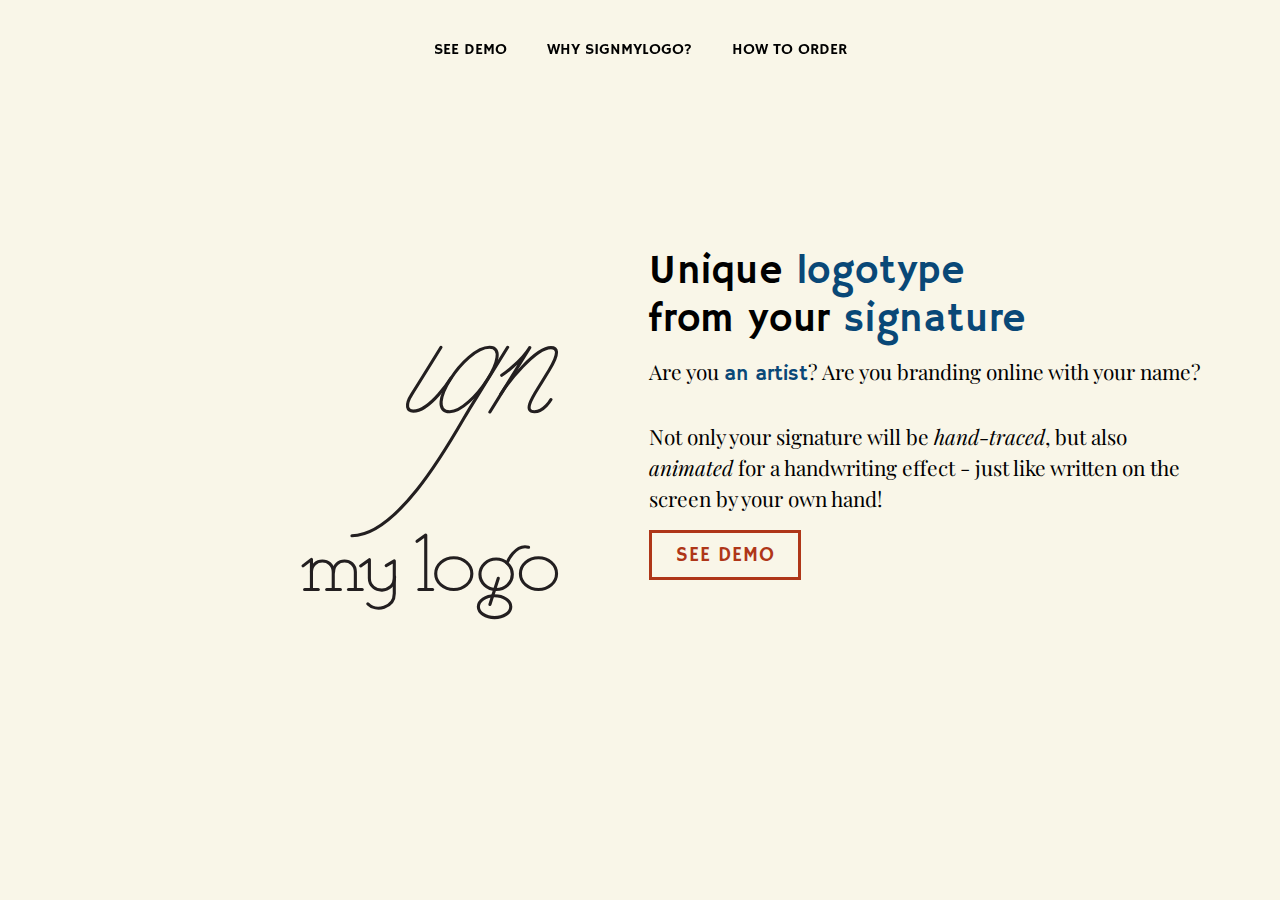
==== index.html @ 72997c82 "new" ====
<!DOCTYPE html>
<html>

<head>
  <meta charset="utf-8">
  <meta name="viewport" content="width=device-width, initial-scale=1">
  <link rel="stylesheet" href="https://cdnjs.cloudflare.com/ajax/libs/font-awesome/4.7.0/css/font-awesome.min.css" type="text/css">
  <link rel="stylesheet" href="theme.css" type="text/css">
  <link rel="stylesheet" href="css/fader.css" type="text/css">
  <link rel="stylesheet" href="css/signmylogo.css">
  <link rel="stylesheet" href="css/signmylogo-nav-home.css">
  <link rel="stylesheet" href="css/animated_nav_icon.css">
  <title>SignMyLogo - Unique logotype from your signature</title>
  <meta name="description" content="Your own signature can be a great choice of logo, if you are an artist branding online with your name. Not only it can be vectorized, but also animated for a handwriting effect - just like written on the screen by your own hand!">
  <meta name="keywords" content="logo, logotype, signature, branding, vectorized, digitized, animated, handwriting, artist">
</head>

<body oncontextmenu="return false">
  <svg id="fader" class="fade-out"></svg>
  <script> fadeInPage();
  </script>
  <nav class="navbar navbar-expand-lg navbar-light fixed-top py-3">
    <div class="container-fluid">
      <button class="navbar-toggler nav-button border-0 ml-auto" type="button" data-toggle="collapse" data-target="#navbar4" onclick="switchColor()">
        <div class="animated-icon"><span></span><span></span><span></span><span></span></div>
      </button>
      <div class="collapse navbar-collapse text-center justify-content-center" id="navbar4">
        <ul class="navbar-nav">
          <li class="brand nav-item mb-0 pb-0"><a class="nav-link navbar-brand" href="index"><img class="d-inline-block align-top d-flex align-items-center img-fluid" src="img/signmylogo-logo - inverted.png" width="180"></a></li>
          <li class="nav-item align-items-center d-flex justify-content-center py-1 mx-lg-2"><a class="nav-link" href="demo">SEE DEMO</a></li>
          <li class="nav-item align-items-center d-flex justify-content-center py-1 mx-lg-2"><a class="nav-link" href="">WHY SIGNMYLOGO?</a></li>
          <li class="nav-item align-items-center d-flex justify-content-center py-1 mx-lg-2"><a class="nav-link" href="">HOW TO ORDER</a></li>
        </ul>
      </div>
    </div>
  </nav>
  <div class="text-center align-items-center d-flex bg-light py-5" id="cover" style="height: 100vh">
    <div class="mb-5 container">
      <div class="row">
        <div class="mx-auto col-lg-5 col-md-6 pb-2 pr-3 col-7">
          <svg version="1.1" id="signmylogo" xmlns="http://www.w3.org/2000/svg" xmlns:xlink="http://www.w3.org/1999/xlink" x="0px" y="0px" viewBox="10 18 140 140" xml:space="preserve">
            <style type="text/css">
              .st0 {
                fill: none;
                stroke: #231F20;
                stroke-linecap: round;
                stroke-linejoin: round;
                stroke-miterlimit: 10;
              }

              .st1 {
                fill: none;
                stroke: #af3618;
                stroke-linecap: round;
                stroke-linejoin: round;
                stroke-miterlimit: 10;
              }

              .st2 {
                fill: none;
                stroke: #094877;
                stroke-linecap: round;
                stroke-linejoin: round;
                stroke-miterlimit: 10;
              }
            </style>
            <g id="XMLID_5_">
              <path id="XMLID_8_" class="st0" d="M108.9,68.5c0,0-7.6,12.3-9.4,15.1c-2.3,3.6-1.4,5.4,0.5,5.4c5.5,0,12.1-10.6,12.1-10.6"></path>
              <path id="XMLID_16_" class="st0" d="M124.5,68.5c-8.1,0-21.4,20.7-12.8,20.7C118.9,89.2,132.5,68.5,124.5,68.5z"></path>
              <path id="XMLID_19_" class="st0" d="M128.4,77.5c0,0,6.1-4.1,9-8.9l-12.8,20.7"></path>
              <path id="XMLID_21_" class="st0" d="M128.1,83.5c2.3-3.7,11.1-14.9,16.1-14.9c1.9,0,3,1.4-0.5,7.1c-0.8,1.3-1.8,3-3.8,6.2
		c-2,3.2-4.4,7.3-1,7.3c3.1,0,5.3-3.9,5.3-3.9"></path>
              <path id="XMLID_31_" class="st0" d="M130.3,68.5c0,0-7.7,12.4-12.4,20c-4.1,6.7-21.8,40.5-37.6,40.5"></path>
            </g>
            <g id="XMLID_3_">
              <g id="XMLID_11_">
                <polyline id="XMLID_18_" class="st0" points="64.6,138.7 67.3,136.6 67.3,146.3 		"></polyline>
                <line id="XMLID_17_" class="st0" x1="65.1" y1="146.3" x2="69.5" y2="146.3"></line>
                <line id="XMLID_15_" class="st0" x1="72.2" y1="146.3" x2="76.6" y2="146.3"></line>
                <line id="XMLID_14_" class="st0" x1="79.2" y1="146.3" x2="83.6" y2="146.3"></line>
                <path id="XMLID_13_" class="st0" d="M67.3,140.7c0-4.7,7-4.8,7,0c0,3,0,5.6,0,5.6"></path>
                <path id="XMLID_12_" class="st0" d="M74.4,140.7c0-4.7,7-4.8,7,0c0,3,0,5.6,0,5.6"></path>
              </g>
              <g id="XMLID_24_">
                <path id="XMLID_23_" class="st0" d="M83.1,138.7l2.8-2c0,0,0,4.4,0,6c0,5,8.1,5.2,8.1-0.5"></path>
                <path id="XMLID_22_" class="st0" d="M91.3,138.6l2.6-1.5c0,0,0,7.2,0,10.5c0,4.6-5.9,6-8.5,3.3"></path>
              </g>
              <g id="XMLID_26_">
                <polyline id="XMLID_29_" class="st0" points="101.2,130.8 104,128.8 104,146.3 		"></polyline>
                <line id="XMLID_28_" class="st0" x1="101.8" y1="146.3" x2="106.2" y2="146.3"></line>
              </g>
              <g id="XMLID_35_">
                <ellipse id="XMLID_34_" class="st0" cx="126.6" cy="141.4" rx="5.2" ry="4.9"></ellipse>
                <ellipse id="XMLID_33_" class="st0" cx="126.1" cy="151.8" rx="5.2" ry="3.5"></ellipse>
                <path id="XMLID_32_" class="st0" d="M130.1,137.7c0,0,2.6-6.2,6.9-5"></path>
                <line id="XMLID_30_" class="st0" x1="127.3" y1="142.7" x2="124.6" y2="151.1"></line>
              </g>
              <ellipse id="XMLID_36_" class="st0" cx="113" cy="141.2" rx="5.8" ry="5.1"></ellipse>
              <ellipse id="XMLID_37_" class="st0" cx="140.2" cy="141.2" rx="5.8" ry="5.1"></ellipse>
            </g>
            <g class="signmylogo-stroke3">
              <path id="XMLID_56_" class="st1 KFThoDDT_0" d="M113.2,63.7c0.2,1-0.5,2-1.5,2.2c-1,0.2-2-0.5-2.2-1.5c-0.2-1,0.5-2,1.5-2.2
	S113.1,62.7,113.2,63.7c11.3-2.1,26.2-15.5,26.2-26.4c0-10.3-10.5-15.5-22.7-15.5c-16.8,0-38.6,9.7-38.6,28.8
	c0,14,12.3,26.7,12.3,44.2c0,14.5-12.4,30-30.2,33.4"></path>
            </g>
            <g class="signmylogo-stroke4">
              <path id="XMLID_7_" class="st1 AmGCHOhW_0" d="M45.6,128.5c-43.1-6-39.6-64.4,5.5-75.7"></path>
            </g>
            <g class="signmylogo-stroke1" id="XMLID_1_">
              <path id="XMLID_5_" class="st2 BYmjNPRl_0" d="M46.2,146.9c0-14.8-1.8-34-4.2-40.9c0-1.7,1.2-3.4,3-3.4h7.9"></path>
              <path id="XMLID_6_" class="st2 BYmjNPRl_1" d="M59.6,146.9c0-14.8,1.8-34,4.2-40.9c0-1.7-1.2-3.4-3-3.4h-7.9"></path>
            </g>
            <g class="signmylogo-stroke2" id="XMLID_3_">
              <path id="XMLID_27_" class="st2 hMniVvKr_0" d="M51.8,77.6A1.1,1.1 0,1,1 54,77.6A1.1,1.1 0,1,1 51.8,77.6"></path>
              <path id="XMLID_2_" class="st2 hMniVvKr_1" d="M52.9,76.5L52.9,61.5"></path>
              <path id="XMLID_9_" class="st2 hMniVvKr_2" d="M52.6,100.7h-5.5l-4.1-26.6c5.2-3.6,8-13.4,9.1-19.9c-0.6-0.3-1.1-0.9-1.1-1.7
		c0-1,0.8-1.9,1.9-1.9"></path>
              <path id="XMLID_4_" class="st2 hMniVvKr_3" d="M52.6,100.7h6.1l4.1-26.6c-5.2-3.6-8-13.4-9.1-19.9c0.6-0.3,1.1-0.9,1.1-1.7
		c0-1-0.8-1.9-1.9-1.9"></path>
            </g>
          </svg>
        </div>
        <div class="col-12 d-flex align-items-center px-sm-3 col-lg-6 col-sm-12 px-4">
          <div class="row">
            <div class="col-md-12">
              <div class="tagline row justify-content-center justify-content-lg-start">
                <h1 class="text-center text-lg-left">Unique <span style="color:#094877">logotype</span><br>from your <span style="color:#094877">signature</span></h1>
              </div>
              <div class="row">
                <p class="text-center text-lg-left lead">Are you <span id="profession" style="font-family: &quot;Hammersmith One&quot;; color:#094877">this</span>? Are you branding online with your name?<br><br>Not only your signature will be <i>hand-traced</i>, but also <i>animated</i> for a handwriting effect - just like written on the screen by your own hand!</p>
              </div>
              <div class="row">
                <a class="btn mx-auto mx-lg-0 btn-dark btn-lg px-3 pb-1" href="demo">SEE DEMO</a>
              </div>
            </div>
          </div>
        </div>
      </div>
    </div>
  </div>
  <script src="https://ajax.googleapis.com/ajax/libs/jquery/3.5.1/jquery.min.js"></script>
  <script src="https://cdnjs.cloudflare.com/ajax/libs/popper.js/1.16.0/umd/popper.min.js"></script>
  <script src="https://maxcdn.bootstrapcdn.com/bootstrap/4.5.2/js/bootstrap.min.js"></script>
  <script src="js/fader.js"></script>
  <script src="js/dropdown.transition.js"></script>
  <script src="js/jquery.waypoints.js"></script>
  <script src="js/inview.js"></script>
  <script src="js/2-columns-test.js"></script>
  <script>
    $(document).ready(function() {
      $('.nav-button').on('click', function() {
        $('.animated-icon').toggleClass('open');
      });
    });
  </script>
  <script>
    $("body").on("contextmenu", "img", function(e) {
      return false;
    });
  </script>
  <script>
    new universalParallax().init({
      speed: 12
    });
  </script>
  <script>
    $('.btn, .btn-outline, .btn-lg').click(function() {
      var sectionTo = $(this).attr('href');
      $('html, body').animate({
        scrollTop: $(sectionTo).offset().top
      }, 2000);
    });
  </script>
  <script>
    function switchColor() {
      var element = document.body;
      element.classList.toggle("switch-color");
    }
  </script>
  <script>
    var $svg = $('#signmylogo');
    var in_view = new Waypoint.Inview({
      element: $svg[0],
      enter: function() {
        $svg.addClass('animated');
      },
      exited: function() {
        $svg.removeClass('animated');
      },
    });
  </script>
  <script>
    var titles = ["an artist", "a painter", "an illustrator", "a fashion designer", "a photographer", "a videographer", "a film maker", "an interior designer", "an architect", "a book author", "a musician", "a blogger"];

    function rotateTitle() {
      var ct = $("#profession").data("title") || 0;
      $("#profession").data("title", ct == titles.length - 1 ? 0 : ct + 1).text(titles[ct]).fadeIn().delay(1500).fadeOut(200, rotateTitle);
    }
    $(rotateTitle);
  </script>
</body>

</html>
---- theme.css ----
@import url("https://fonts.googleapis.com/css2?family=Hammersmith+One&display=swap");
@import url("https://fonts.googleapis.com/css2?family=Playfair+Display:ital,wght@0,400;0,600;1,400&display=swap");
@font-face {
  font-family: 'Salzburg';
  src: url("fonts/Salzburg.ttf"); }

/* Remove scroll bar in Chrome */
html::-webkit-scrollbar {
  display: none; }

/* Remove scroll bar in Firefox */
html {
  scrollbar-width: none; }

/* Full-height cover section
html, body {
   height:100%;
} */
/* Override navbar's font style & Add hover transition */
.nav-link {
  font-family: 'Hammersmith One' !important; }

.nav-item a {
  color: black !important;
  transition: 0.3s !important; }

.nav-item:hover a {
  color: #af3618 !important;
  transition: 0.3s !important; }

.navbar img {
  /* Add transition while shrinking logo on scroll */
  transition: 0.8s !important; }

/* Override dropdown's click highlight color */
.dropdown-item:active {
  background-color: transparent !important; }

/* Remove outline around selected buttons */
*:focus {
  outline: 0 !important; }

/* Override letter spacing in buttons */
.btn {
  letter-spacing: 0.05rem; }

/* Button hover transition */
.btn-outline-light, .btn-outline-dark {
  transition: background .5s ease !important; }

.btn-dark {
  background: #f9f6e8 !important;
  color: #af3618 !important;
  border: 3px solid #af3618 !important;
  transition: background .5s ease !important; }

.btn-dark:hover {
  background: #af3618 !important;
  color: #f9f6e8 !important;
  border: 3px solid #af3618 !important;
  transition: background .5s ease !important; }

.btn-primary {
  border: none !important;
  transition: background .5s ease !important; }

.btn-primary:hover {
  background: white !important;
  color: #af3618 !important;
  border: none !important;
  transition: background .5s ease !important; }

/* Override letter spacing in headings */
h1 {
  letter-spacing: 0.05rem; }

h2 {
  letter-spacing: 0.05rem; }

h3 {
  letter-spacing: 0.05rem; }

h4 {
  letter-spacing: 0.05rem; }

h5 {
  letter-spacing: 0.05rem; }

h6 {
  letter-spacing: 0.05rem; }

/* Drop caps for paragraphs */
drop {
  float: left;
  line-height: 85%;
  width: .7em;
  font-size: 450%;
  font-family: 'Playfair Display', serif; }

/* Adjust owl carousel's slide height */
.slide-item {
  height: 850px; }

/* Styling owl carousel's prev & next buttons */
.owl-prev, .owl-next {
  position: absolute;
  top: 50%;
  -webkit-transform: translateY(-50%);
          transform: translateY(-50%);
  border: 0px solid black; }

.owl-prev {
  left: 20px; }

.owl-next {
  right: 20px; }

.owl-prev i, .owl-next i {
  -webkit-transform: scale(3, 3);
          transform: scale(3, 3);
  color: #ffffff; }

.owl-carousel .owl-item {
  -webkit-transform: translate3d(0px, 0px, 0px); }

/* Responsive layout for overlapping elements */
.overlapping-text {
  margin-top: 100px;
  margin-left: -200px;
  margin-bottom: 150px;
  z-index: -1; }

.overlapping-image {
  z-index: 1; }

@media only screen and (max-width: 767px) {
  .overlapping-text {
    margin: 0;
    margin-top: -200px; } }

/* Remove blank space below footer on iPad */
body {
  padding-bottom: 0 !important;
  margin-bottom: 0 !important; }

/* Animated SVGs */
#signmylogo {
  opacity: 0; }

#signmylogo.animated {
  opacity: 1; }
  #signmylogo.animated .BYmjNPRl_0 {
    stroke-dasharray: 55 57;
    stroke-dashoffset: 56;
    -webkit-animation: BYmjNPRl_draw 700ms ease 0ms forwards;
            animation: BYmjNPRl_draw 700ms ease 0ms forwards; }
  #signmylogo.animated .BYmjNPRl_1 {
    stroke-dasharray: 55 57;
    stroke-dashoffset: 56;
    -webkit-animation: BYmjNPRl_draw 700ms ease 0ms forwards;
            animation: BYmjNPRl_draw 700ms ease 0ms forwards; }

@-webkit-keyframes BYmjNPRl_draw {
  100% {
    stroke-dashoffset: 0; } }

@keyframes BYmjNPRl_draw {
  100% {
    stroke-dashoffset: 0; } }

@-webkit-keyframes BYmjNPRl_fade {
  0% {
    stroke-opacity: 1; }
  91.48936170212767% {
    stroke-opacity: 1; }
  100% {
    stroke-opacity: 0; } }

@keyframes BYmjNPRl_fade {
  0% {
    stroke-opacity: 1; }
  91.48936170212767% {
    stroke-opacity: 1; }
  100% {
    stroke-opacity: 0; } }
  #signmylogo.animated .hMniVvKr_0 {
    stroke-dasharray: 7 9;
    stroke-dashoffset: 8;
    -webkit-animation: hMniVvKr_draw 700ms ease 0ms forwards;
            animation: hMniVvKr_draw 700ms ease 0ms forwards; }
  #signmylogo.animated .hMniVvKr_1 {
    stroke-dasharray: 15 17;
    stroke-dashoffset: 16;
    -webkit-animation: hMniVvKr_draw 700ms ease 0ms forwards;
            animation: hMniVvKr_draw 700ms ease 0ms forwards; }
  #signmylogo.animated .hMniVvKr_2 {
    stroke-dasharray: 60 62;
    stroke-dashoffset: 61;
    -webkit-animation: hMniVvKr_draw 700ms ease 0ms forwards;
            animation: hMniVvKr_draw 700ms ease 0ms forwards; }
  #signmylogo.animated .hMniVvKr_3 {
    stroke-dasharray: 61 63;
    stroke-dashoffset: 62;
    -webkit-animation: hMniVvKr_draw 700ms ease 0ms forwards;
            animation: hMniVvKr_draw 700ms ease 0ms forwards; }

@-webkit-keyframes hMniVvKr_draw {
  100% {
    stroke-dashoffset: 0; } }

@keyframes hMniVvKr_draw {
  100% {
    stroke-dashoffset: 0; } }

@-webkit-keyframes hMniVvKr_fade {
  0% {
    stroke-opacity: 1; }
  91.48936170212767% {
    stroke-opacity: 1; }
  100% {
    stroke-opacity: 0; } }

@keyframes hMniVvKr_fade {
  0% {
    stroke-opacity: 1; }
  91.48936170212767% {
    stroke-opacity: 1; }
  100% {
    stroke-opacity: 0; } }
  #signmylogo.animated .KFThoDDT_0 {
    stroke-dasharray: 231 233;
    stroke-dashoffset: 232;
    -webkit-animation: KFThoDDT_draw 900ms ease-in-out 0ms forwards;
            animation: KFThoDDT_draw 900ms ease-in-out 0ms forwards; }

@-webkit-keyframes KFThoDDT_draw {
  100% {
    stroke-dashoffset: 0; } }

@keyframes KFThoDDT_draw {
  100% {
    stroke-dashoffset: 0; } }

@-webkit-keyframes KFThoDDT_fade {
  0% {
    stroke-opacity: 1; }
  91.83673469387755% {
    stroke-opacity: 1; }
  100% {
    stroke-opacity: 0; } }

@keyframes KFThoDDT_fade {
  0% {
    stroke-opacity: 1; }
  91.83673469387755% {
    stroke-opacity: 1; }
  100% {
    stroke-opacity: 0; } }
  #signmylogo.animated .AmGCHOhW_0 {
    stroke-dasharray: 110 112;
    stroke-dashoffset: 111;
    -webkit-animation: AmGCHOhW_draw 600ms ease 0ms forwards;
            animation: AmGCHOhW_draw 600ms ease 0ms forwards; }

@-webkit-keyframes AmGCHOhW_draw {
  100% {
    stroke-dashoffset: 0; } }

@keyframes AmGCHOhW_draw {
  100% {
    stroke-dashoffset: 0; } }

@-webkit-keyframes AmGCHOhW_fade {
  0% {
    stroke-opacity: 1; }
  91.30434782608695% {
    stroke-opacity: 1; }
  100% {
    stroke-opacity: 0; } }

@keyframes AmGCHOhW_fade {
  0% {
    stroke-opacity: 1; }
  91.30434782608695% {
    stroke-opacity: 1; }
  100% {
    stroke-opacity: 0; } }
  #signmylogo.animated .signmylogo-stroke1 path {
    -webkit-animation-delay: 0.8s;
            animation-delay: 0.8s; }
  #signmylogo.animated .signmylogo-stroke2 path {
    -webkit-animation-delay: 1.2s;
            animation-delay: 1.2s; }
  #signmylogo.animated .signmylogo-stroke3 path {
    -webkit-animation-delay: 0.3s;
            animation-delay: 0.3s; }
  #signmylogo.animated .signmylogo-stroke4 path {
    -webkit-animation-delay: 1.2s;
            animation-delay: 1.2s; }

/*!
 * Bootstrap v4.3.1 (https://getbootstrap.com/)
 * Copyright 2011-2019 The Bootstrap Authors
 * Copyright 2011-2019 Twitter, Inc.
 * Licensed under MIT (https://github.com/twbs/bootstrap/blob/master/LICENSE)
 */
:root {
  --blue: #007bff;
  --indigo: #6610f2;
  --purple: #6f42c1;
  --pink: #e83e8c;
  --red: #dc3545;
  --orange: #fd7e14;
  --yellow: #ffc107;
  --green: #28a745;
  --teal: #20c997;
  --cyan: #17a2b8;
  --white: #fff;
  --gray: #6c757d;
  --gray-dark: #343a40;
  --primary: black;
  --secondary: #af3618;
  --success: #28a745;
  --info: white;
  --warning: #ffc107;
  --danger: #dc3545;
  --light: #f9f6e8;
  --dark: black;
  --breakpoint-xs: 0;
  --breakpoint-sm: 576px;
  --breakpoint-md: 768px;
  --breakpoint-lg: 992px;
  --breakpoint-xl: 1200px;
  --font-family-sans-serif: -apple-system, BlinkMacSystemFont, "Segoe UI", Roboto, "Helvetica Neue", Arial, "Noto Sans", sans-serif, "Apple Color Emoji", "Segoe UI Emoji", "Segoe UI Symbol", "Noto Color Emoji";
  --font-family-monospace: SFMono-Regular, Menlo, Monaco, Consolas, "Liberation Mono", "Courier New", monospace; }

*,
*::before,
*::after {
  box-sizing: border-box; }

html {
  font-family: sans-serif;
  line-height: 1.15;
  -webkit-text-size-adjust: 100%;
  -webkit-tap-highlight-color: rgba(0, 0, 0, 0); }

article, aside, figcaption, figure, footer, header, hgroup, main, nav, section {
  display: block; }

body {
  margin: 0;
  font-family: "Playfair Display", serif;
  font-size: 1rem;
  font-weight: 400;
  line-height: 1.5;
  color: black;
  text-align: left;
  background-color: white; }

[tabindex="-1"]:focus {
  outline: 0 !important; }

hr {
  box-sizing: content-box;
  height: 0;
  overflow: visible; }

h1, h2, h3, h4, h5, h6 {
  margin-top: 0;
  margin-bottom: 0.75rem; }

p {
  margin-top: 0;
  margin-bottom: 1rem; }

abbr[title],
abbr[data-original-title] {
  text-decoration: underline;
  -webkit-text-decoration: underline dotted;
          text-decoration: underline dotted;
  cursor: help;
  border-bottom: 0;
  text-decoration-skip-ink: none; }

address {
  margin-bottom: 1rem;
  font-style: normal;
  line-height: inherit; }

ol,
ul,
dl {
  margin-top: 0;
  margin-bottom: 1rem; }

ol ol,
ul ul,
ol ul,
ul ol {
  margin-bottom: 0; }

dt {
  font-weight: 700; }

dd {
  margin-bottom: .5rem;
  margin-left: 0; }

blockquote {
  margin: 0 0 1rem; }

b,
strong {
  font-weight: bolder; }

small {
  font-size: 80%; }

sub,
sup {
  position: relative;
  font-size: 75%;
  line-height: 0;
  vertical-align: baseline; }

sub {
  bottom: -.25em; }

sup {
  top: -.5em; }

a {
  color: black;
  text-decoration: none;
  background-color: transparent; }
  a:hover {
    color: black;
    text-decoration: underline; }

a:not([href]):not([tabindex]) {
  color: inherit;
  text-decoration: none; }
  a:not([href]):not([tabindex]):hover, a:not([href]):not([tabindex]):focus {
    color: inherit;
    text-decoration: none; }
  a:not([href]):not([tabindex]):focus {
    outline: 0; }

pre,
code,
kbd,
samp {
  font-family: SFMono-Regular, Menlo, Monaco, Consolas, "Liberation Mono", "Courier New", monospace;
  font-size: 1em; }

pre {
  margin-top: 0;
  margin-bottom: 1rem;
  overflow: auto; }

figure {
  margin: 0 0 1rem; }

img {
  vertical-align: middle;
  border-style: none; }

svg {
  overflow: hidden;
  vertical-align: middle; }

table {
  border-collapse: collapse; }

caption {
  padding-top: 0.75rem;
  padding-bottom: 0.75rem;
  color: #6c757d;
  text-align: left;
  caption-side: bottom; }

th {
  text-align: inherit; }

label {
  display: inline-block;
  margin-bottom: 0.5rem; }

button {
  border-radius: 0; }

button:focus {
  outline: 1px dotted;
  outline: 5px auto -webkit-focus-ring-color; }

input,
button,
select,
optgroup,
textarea {
  margin: 0;
  font-family: inherit;
  font-size: inherit;
  line-height: inherit; }

button,
input {
  overflow: visible; }

button,
select {
  text-transform: none; }

select {
  word-wrap: normal; }

button,
[type="button"],
[type="reset"],
[type="submit"] {
  -webkit-appearance: button; }

button:not(:disabled),
[type="button"]:not(:disabled),
[type="reset"]:not(:disabled),
[type="submit"]:not(:disabled) {
  cursor: pointer; }

button::-moz-focus-inner,
[type="button"]::-moz-focus-inner,
[type="reset"]::-moz-focus-inner,
[type="submit"]::-moz-focus-inner {
  padding: 0;
  border-style: none; }

input[type="radio"],
input[type="checkbox"] {
  box-sizing: border-box;
  padding: 0; }

input[type="date"],
input[type="time"],
input[type="datetime-local"],
input[type="month"] {
  -webkit-appearance: listbox; }

textarea {
  overflow: auto;
  resize: vertical; }

fieldset {
  min-width: 0;
  padding: 0;
  margin: 0;
  border: 0; }

legend {
  display: block;
  width: 100%;
  max-width: 100%;
  padding: 0;
  margin-bottom: .5rem;
  font-size: 1.5rem;
  line-height: inherit;
  color: inherit;
  white-space: normal; }
  @media (max-width: 1200px) {
    legend {
      font-size: calc(1.275rem + 0.3vw) ; } }

progress {
  vertical-align: baseline; }

[type="number"]::-webkit-inner-spin-button,
[type="number"]::-webkit-outer-spin-button {
  height: auto; }

[type="search"] {
  outline-offset: -2px;
  -webkit-appearance: none; }

[type="search"]::-webkit-search-decoration {
  -webkit-appearance: none; }

::-webkit-file-upload-button {
  font: inherit;
  -webkit-appearance: button; }

output {
  display: inline-block; }

summary {
  display: list-item;
  cursor: pointer; }

template {
  display: none; }

[hidden] {
  display: none !important; }

h1, h2, h3, h4, h5, h6,
.h1, .h2, .h3, .h4, .h5, .h6 {
  margin-bottom: 0.75rem;
  font-family: "Hammersmith One", sans-serif;
  font-weight: 200;
  line-height: 1.2; }

h1, .h1 {
  font-size: 2.5rem; }
  @media (max-width: 1200px) {
    h1, .h1 {
      font-size: calc(1.375rem + 1.5vw) ; } }

h2, .h2 {
  font-size: 2rem; }
  @media (max-width: 1200px) {
    h2, .h2 {
      font-size: calc(1.325rem + 0.9vw) ; } }

h3, .h3 {
  font-size: 1.75rem; }
  @media (max-width: 1200px) {
    h3, .h3 {
      font-size: calc(1.3rem + 0.6vw) ; } }

h4, .h4 {
  font-size: 1.5rem; }
  @media (max-width: 1200px) {
    h4, .h4 {
      font-size: calc(1.275rem + 0.3vw) ; } }

h5, .h5 {
  font-size: 1.25rem; }

h6, .h6 {
  font-size: 1rem; }

.lead {
  font-size: 1.3rem;
  font-weight: 300; }
  @media (max-width: 1200px) {
    .lead {
      font-size: calc(1.255rem + 0.06vw) ; } }

.display-1 {
  font-size: 6rem;
  font-weight: 300;
  line-height: 1.2; }
  @media (max-width: 1200px) {
    .display-1 {
      font-size: calc(1.725rem + 5.7vw) ; } }

.display-2 {
  font-size: 5.5rem;
  font-weight: 300;
  line-height: 1.2; }
  @media (max-width: 1200px) {
    .display-2 {
      font-size: calc(1.675rem + 5.1vw) ; } }

.display-3 {
  font-size: 4.5rem;
  font-weight: 300;
  line-height: 1.2; }
  @media (max-width: 1200px) {
    .display-3 {
      font-size: calc(1.575rem + 3.9vw) ; } }

.display-4 {
  font-size: 3.5rem;
  font-weight: 300;
  line-height: 1.2; }
  @media (max-width: 1200px) {
    .display-4 {
      font-size: calc(1.475rem + 2.7vw) ; } }

hr {
  margin-top: 1.5rem;
  margin-bottom: 1.5rem;
  border: 0;
  border-top: 1px solid rgba(0, 0, 0, 0.1); }

small,
.small {
  font-size: 80%;
  font-weight: 400; }

mark,
.mark {
  padding: 0.2em;
  background-color: #fcf8e3; }

.list-unstyled {
  padding-left: 0;
  list-style: none; }

.list-inline {
  padding-left: 0;
  list-style: none; }

.list-inline-item {
  display: inline-block; }
  .list-inline-item:not(:last-child) {
    margin-right: 0.5rem; }

.initialism {
  font-size: 90%;
  text-transform: uppercase; }

.blockquote {
  margin-bottom: 1.5rem;
  font-size: 1.25rem; }

.blockquote-footer {
  display: block;
  font-size: 80%;
  color: #6c757d; }
  .blockquote-footer::before {
    content: "\2014\00A0"; }

.img-fluid {
  max-width: 100%;
  height: auto; }

.img-thumbnail {
  padding: 0.25rem;
  background-color: white;
  border: 1px solid #dee2e6;
  max-width: 100%;
  height: auto; }

.figure {
  display: inline-block; }

.figure-img {
  margin-bottom: 0.75rem;
  line-height: 1; }

.figure-caption {
  font-size: 90%;
  color: #6c757d; }

code {
  font-size: 87.5%;
  color: #e83e8c;
  word-break: break-word; }
  a > code {
    color: inherit; }

kbd {
  padding: 0.2rem 0.4rem;
  font-size: 87.5%;
  color: #fff;
  background-color: #212529; }
  kbd kbd {
    padding: 0;
    font-size: 100%;
    font-weight: 700; }

pre {
  display: block;
  font-size: 87.5%;
  color: #212529; }
  pre code {
    font-size: inherit;
    color: inherit;
    word-break: normal; }

.pre-scrollable {
  max-height: 340px;
  overflow-y: scroll; }

.container {
  width: 100%;
  padding-right: 15px;
  padding-left: 15px;
  margin-right: auto;
  margin-left: auto; }
  @media (min-width: 576px) {
    .container {
      max-width: 540px; } }
  @media (min-width: 768px) {
    .container {
      max-width: 720px; } }
  @media (min-width: 992px) {
    .container {
      max-width: 960px; } }
  @media (min-width: 1200px) {
    .container {
      max-width: 1140px; } }

.container-fluid {
  width: 100%;
  padding-right: 15px;
  padding-left: 15px;
  margin-right: auto;
  margin-left: auto; }

.row {
  display: flex;
  flex-wrap: wrap;
  margin-right: -15px;
  margin-left: -15px; }

.no-gutters {
  margin-right: 0;
  margin-left: 0; }
  .no-gutters > .col,
  .no-gutters > [class*="col-"] {
    padding-right: 0;
    padding-left: 0; }

.col-1, .col-2, .col-3, .col-4, .col-5, .col-6, .col-7, .col-8, .col-9, .col-10, .col-11, .col-12, .col,
.col-auto, .col-sm-1, .col-sm-2, .col-sm-3, .col-sm-4, .col-sm-5, .col-sm-6, .col-sm-7, .col-sm-8, .col-sm-9, .col-sm-10, .col-sm-11, .col-sm-12, .col-sm,
.col-sm-auto, .col-md-1, .col-md-2, .col-md-3, .col-md-4, .col-md-5, .col-md-6, .col-md-7, .col-md-8, .col-md-9, .col-md-10, .col-md-11, .col-md-12, .col-md,
.col-md-auto, .col-lg-1, .col-lg-2, .col-lg-3, .col-lg-4, .col-lg-5, .col-lg-6, .col-lg-7, .col-lg-8, .col-lg-9, .col-lg-10, .col-lg-11, .col-lg-12, .col-lg,
.col-lg-auto, .col-xl-1, .col-xl-2, .col-xl-3, .col-xl-4, .col-xl-5, .col-xl-6, .col-xl-7, .col-xl-8, .col-xl-9, .col-xl-10, .col-xl-11, .col-xl-12, .col-xl,
.col-xl-auto {
  position: relative;
  width: 100%;
  padding-right: 15px;
  padding-left: 15px; }

.col {
  flex-basis: 0;
  flex-grow: 1;
  max-width: 100%; }

.col-auto {
  flex: 0 0 auto;
  width: auto;
  max-width: 100%; }

.col-1 {
  flex: 0 0 8.33333%;
  max-width: 8.33333%; }

.col-2 {
  flex: 0 0 16.66667%;
  max-width: 16.66667%; }

.col-3 {
  flex: 0 0 25%;
  max-width: 25%; }

.col-4 {
  flex: 0 0 33.33333%;
  max-width: 33.33333%; }

.col-5 {
  flex: 0 0 41.66667%;
  max-width: 41.66667%; }

.col-6 {
  flex: 0 0 50%;
  max-width: 50%; }

.col-7 {
  flex: 0 0 58.33333%;
  max-width: 58.33333%; }

.col-8 {
  flex: 0 0 66.66667%;
  max-width: 66.66667%; }

.col-9 {
  flex: 0 0 75%;
  max-width: 75%; }

.col-10 {
  flex: 0 0 83.33333%;
  max-width: 83.33333%; }

.col-11 {
  flex: 0 0 91.66667%;
  max-width: 91.66667%; }

.col-12 {
  flex: 0 0 100%;
  max-width: 100%; }

.order-first {
  order: -1; }

.order-last {
  order: 13; }

.order-0 {
  order: 0; }

.order-1 {
  order: 1; }

.order-2 {
  order: 2; }

.order-3 {
  order: 3; }

.order-4 {
  order: 4; }

.order-5 {
  order: 5; }

.order-6 {
  order: 6; }

.order-7 {
  order: 7; }

.order-8 {
  order: 8; }

.order-9 {
  order: 9; }

.order-10 {
  order: 10; }

.order-11 {
  order: 11; }

.order-12 {
  order: 12; }

.offset-1 {
  margin-left: 8.33333%; }

.offset-2 {
  margin-left: 16.66667%; }

.offset-3 {
  margin-left: 25%; }

.offset-4 {
  margin-left: 33.33333%; }

.offset-5 {
  margin-left: 41.66667%; }

.offset-6 {
  margin-left: 50%; }

.offset-7 {
  margin-left: 58.33333%; }

.offset-8 {
  margin-left: 66.66667%; }

.offset-9 {
  margin-left: 75%; }

.offset-10 {
  margin-left: 83.33333%; }

.offset-11 {
  margin-left: 91.66667%; }

@media (min-width: 576px) {
  .col-sm {
    flex-basis: 0;
    flex-grow: 1;
    max-width: 100%; }
  .col-sm-auto {
    flex: 0 0 auto;
    width: auto;
    max-width: 100%; }
  .col-sm-1 {
    flex: 0 0 8.33333%;
    max-width: 8.33333%; }
  .col-sm-2 {
    flex: 0 0 16.66667%;
    max-width: 16.66667%; }
  .col-sm-3 {
    flex: 0 0 25%;
    max-width: 25%; }
  .col-sm-4 {
    flex: 0 0 33.33333%;
    max-width: 33.33333%; }
  .col-sm-5 {
    flex: 0 0 41.66667%;
    max-width: 41.66667%; }
  .col-sm-6 {
    flex: 0 0 50%;
    max-width: 50%; }
  .col-sm-7 {
    flex: 0 0 58.33333%;
    max-width: 58.33333%; }
  .col-sm-8 {
    flex: 0 0 66.66667%;
    max-width: 66.66667%; }
  .col-sm-9 {
    flex: 0 0 75%;
    max-width: 75%; }
  .col-sm-10 {
    flex: 0 0 83.33333%;
    max-width: 83.33333%; }
  .col-sm-11 {
    flex: 0 0 91.66667%;
    max-width: 91.66667%; }
  .col-sm-12 {
    flex: 0 0 100%;
    max-width: 100%; }
  .order-sm-first {
    order: -1; }
  .order-sm-last {
    order: 13; }
  .order-sm-0 {
    order: 0; }
  .order-sm-1 {
    order: 1; }
  .order-sm-2 {
    order: 2; }
  .order-sm-3 {
    order: 3; }
  .order-sm-4 {
    order: 4; }
  .order-sm-5 {
    order: 5; }
  .order-sm-6 {
    order: 6; }
  .order-sm-7 {
    order: 7; }
  .order-sm-8 {
    order: 8; }
  .order-sm-9 {
    order: 9; }
  .order-sm-10 {
    order: 10; }
  .order-sm-11 {
    order: 11; }
  .order-sm-12 {
    order: 12; }
  .offset-sm-0 {
    margin-left: 0; }
  .offset-sm-1 {
    margin-left: 8.33333%; }
  .offset-sm-2 {
    margin-left: 16.66667%; }
  .offset-sm-3 {
    margin-left: 25%; }
  .offset-sm-4 {
    margin-left: 33.33333%; }
  .offset-sm-5 {
    margin-left: 41.66667%; }
  .offset-sm-6 {
    margin-left: 50%; }
  .offset-sm-7 {
    margin-left: 58.33333%; }
  .offset-sm-8 {
    margin-left: 66.66667%; }
  .offset-sm-9 {
    margin-left: 75%; }
  .offset-sm-10 {
    margin-left: 83.33333%; }
  .offset-sm-11 {
    margin-left: 91.66667%; } }

@media (min-width: 768px) {
  .col-md {
    flex-basis: 0;
    flex-grow: 1;
    max-width: 100%; }
  .col-md-auto {
    flex: 0 0 auto;
    width: auto;
    max-width: 100%; }
  .col-md-1 {
    flex: 0 0 8.33333%;
    max-width: 8.33333%; }
  .col-md-2 {
    flex: 0 0 16.66667%;
    max-width: 16.66667%; }
  .col-md-3 {
    flex: 0 0 25%;
    max-width: 25%; }
  .col-md-4 {
    flex: 0 0 33.33333%;
    max-width: 33.33333%; }
  .col-md-5 {
    flex: 0 0 41.66667%;
    max-width: 41.66667%; }
  .col-md-6 {
    flex: 0 0 50%;
    max-width: 50%; }
  .col-md-7 {
    flex: 0 0 58.33333%;
    max-width: 58.33333%; }
  .col-md-8 {
    flex: 0 0 66.66667%;
    max-width: 66.66667%; }
  .col-md-9 {
    flex: 0 0 75%;
    max-width: 75%; }
  .col-md-10 {
    flex: 0 0 83.33333%;
    max-width: 83.33333%; }
  .col-md-11 {
    flex: 0 0 91.66667%;
    max-width: 91.66667%; }
  .col-md-12 {
    flex: 0 0 100%;
    max-width: 100%; }
  .order-md-first {
    order: -1; }
  .order-md-last {
    order: 13; }
  .order-md-0 {
    order: 0; }
  .order-md-1 {
    order: 1; }
  .order-md-2 {
    order: 2; }
  .order-md-3 {
    order: 3; }
  .order-md-4 {
    order: 4; }
  .order-md-5 {
    order: 5; }
  .order-md-6 {
    order: 6; }
  .order-md-7 {
    order: 7; }
  .order-md-8 {
    order: 8; }
  .order-md-9 {
    order: 9; }
  .order-md-10 {
    order: 10; }
  .order-md-11 {
    order: 11; }
  .order-md-12 {
    order: 12; }
  .offset-md-0 {
    margin-left: 0; }
  .offset-md-1 {
    margin-left: 8.33333%; }
  .offset-md-2 {
    margin-left: 16.66667%; }
  .offset-md-3 {
    margin-left: 25%; }
  .offset-md-4 {
    margin-left: 33.33333%; }
  .offset-md-5 {
    margin-left: 41.66667%; }
  .offset-md-6 {
    margin-left: 50%; }
  .offset-md-7 {
    margin-left: 58.33333%; }
  .offset-md-8 {
    margin-left: 66.66667%; }
  .offset-md-9 {
    margin-left: 75%; }
  .offset-md-10 {
    margin-left: 83.33333%; }
  .offset-md-11 {
    margin-left: 91.66667%; } }

@media (min-width: 992px) {
  .col-lg {
    flex-basis: 0;
    flex-grow: 1;
    max-width: 100%; }
  .col-lg-auto {
    flex: 0 0 auto;
    width: auto;
    max-width: 100%; }
  .col-lg-1 {
    flex: 0 0 8.33333%;
    max-width: 8.33333%; }
  .col-lg-2 {
    flex: 0 0 16.66667%;
    max-width: 16.66667%; }
  .col-lg-3 {
    flex: 0 0 25%;
    max-width: 25%; }
  .col-lg-4 {
    flex: 0 0 33.33333%;
    max-width: 33.33333%; }
  .col-lg-5 {
    flex: 0 0 41.66667%;
    max-width: 41.66667%; }
  .col-lg-6 {
    flex: 0 0 50%;
    max-width: 50%; }
  .col-lg-7 {
    flex: 0 0 58.33333%;
    max-width: 58.33333%; }
  .col-lg-8 {
    flex: 0 0 66.66667%;
    max-width: 66.66667%; }
  .col-lg-9 {
    flex: 0 0 75%;
    max-width: 75%; }
  .col-lg-10 {
    flex: 0 0 83.33333%;
    max-width: 83.33333%; }
  .col-lg-11 {
    flex: 0 0 91.66667%;
    max-width: 91.66667%; }
  .col-lg-12 {
    flex: 0 0 100%;
    max-width: 100%; }
  .order-lg-first {
    order: -1; }
  .order-lg-last {
    order: 13; }
  .order-lg-0 {
    order: 0; }
  .order-lg-1 {
    order: 1; }
  .order-lg-2 {
    order: 2; }
  .order-lg-3 {
    order: 3; }
  .order-lg-4 {
    order: 4; }
  .order-lg-5 {
    order: 5; }
  .order-lg-6 {
    order: 6; }
  .order-lg-7 {
    order: 7; }
  .order-lg-8 {
    order: 8; }
  .order-lg-9 {
    order: 9; }
  .order-lg-10 {
    order: 10; }
  .order-lg-11 {
    order: 11; }
  .order-lg-12 {
    order: 12; }
  .offset-lg-0 {
    margin-left: 0; }
  .offset-lg-1 {
    margin-left: 8.33333%; }
  .offset-lg-2 {
    margin-left: 16.66667%; }
  .offset-lg-3 {
    margin-left: 25%; }
  .offset-lg-4 {
    margin-left: 33.33333%; }
  .offset-lg-5 {
    margin-left: 41.66667%; }
  .offset-lg-6 {
    margin-left: 50%; }
  .offset-lg-7 {
    margin-left: 58.33333%; }
  .offset-lg-8 {
    margin-left: 66.66667%; }
  .offset-lg-9 {
    margin-left: 75%; }
  .offset-lg-10 {
    margin-left: 83.33333%; }
  .offset-lg-11 {
    margin-left: 91.66667%; } }

@media (min-width: 1200px) {
  .col-xl {
    flex-basis: 0;
    flex-grow: 1;
    max-width: 100%; }
  .col-xl-auto {
    flex: 0 0 auto;
    width: auto;
    max-width: 100%; }
  .col-xl-1 {
    flex: 0 0 8.33333%;
    max-width: 8.33333%; }
  .col-xl-2 {
    flex: 0 0 16.66667%;
    max-width: 16.66667%; }
  .col-xl-3 {
    flex: 0 0 25%;
    max-width: 25%; }
  .col-xl-4 {
    flex: 0 0 33.33333%;
    max-width: 33.33333%; }
  .col-xl-5 {
    flex: 0 0 41.66667%;
    max-width: 41.66667%; }
  .col-xl-6 {
    flex: 0 0 50%;
    max-width: 50%; }
  .col-xl-7 {
    flex: 0 0 58.33333%;
    max-width: 58.33333%; }
  .col-xl-8 {
    flex: 0 0 66.66667%;
    max-width: 66.66667%; }
  .col-xl-9 {
    flex: 0 0 75%;
    max-width: 75%; }
  .col-xl-10 {
    flex: 0 0 83.33333%;
    max-width: 83.33333%; }
  .col-xl-11 {
    flex: 0 0 91.66667%;
    max-width: 91.66667%; }
  .col-xl-12 {
    flex: 0 0 100%;
    max-width: 100%; }
  .order-xl-first {
    order: -1; }
  .order-xl-last {
    order: 13; }
  .order-xl-0 {
    order: 0; }
  .order-xl-1 {
    order: 1; }
  .order-xl-2 {
    order: 2; }
  .order-xl-3 {
    order: 3; }
  .order-xl-4 {
    order: 4; }
  .order-xl-5 {
    order: 5; }
  .order-xl-6 {
    order: 6; }
  .order-xl-7 {
    order: 7; }
  .order-xl-8 {
    order: 8; }
  .order-xl-9 {
    order: 9; }
  .order-xl-10 {
    order: 10; }
  .order-xl-11 {
    order: 11; }
  .order-xl-12 {
    order: 12; }
  .offset-xl-0 {
    margin-left: 0; }
  .offset-xl-1 {
    margin-left: 8.33333%; }
  .offset-xl-2 {
    margin-left: 16.66667%; }
  .offset-xl-3 {
    margin-left: 25%; }
  .offset-xl-4 {
    margin-left: 33.33333%; }
  .offset-xl-5 {
    margin-left: 41.66667%; }
  .offset-xl-6 {
    margin-left: 50%; }
  .offset-xl-7 {
    margin-left: 58.33333%; }
  .offset-xl-8 {
    margin-left: 66.66667%; }
  .offset-xl-9 {
    margin-left: 75%; }
  .offset-xl-10 {
    margin-left: 83.33333%; }
  .offset-xl-11 {
    margin-left: 91.66667%; } }

.table {
  width: 100%;
  margin-bottom: 1.5rem;
  color: black; }
  .table th,
  .table td {
    padding: 0.75rem;
    vertical-align: top;
    border-top: 1px solid #dee2e6; }
  .table thead th {
    vertical-align: bottom;
    border-bottom: 2px solid #dee2e6; }
  .table tbody + tbody {
    border-top: 2px solid #dee2e6; }

.table-sm th,
.table-sm td {
  padding: 0.3rem; }

.table-bordered {
  border: 1px solid #dee2e6; }
  .table-bordered th,
  .table-bordered td {
    border: 1px solid #dee2e6; }
  .table-bordered thead th,
  .table-bordered thead td {
    border-bottom-width: 2px; }

.table-borderless th,
.table-borderless td,
.table-borderless thead th,
.table-borderless tbody + tbody {
  border: 0; }

.table-striped tbody tr:nth-of-type(odd) {
  background-color: rgba(0, 0, 0, 0.05); }

.table-hover tbody tr:hover {
  color: black;
  background-color: rgba(0, 0, 0, 0.075); }

.table-primary,
.table-primary > th,
.table-primary > td {
  background-color: #b8b8b8; }

.table-primary th,
.table-primary td,
.table-primary thead th,
.table-primary tbody + tbody {
  border-color: #7a7a7a; }

.table-hover .table-primary:hover {
  background-color: #ababab; }
  .table-hover .table-primary:hover > td,
  .table-hover .table-primary:hover > th {
    background-color: #ababab; }

.table-secondary,
.table-secondary > th,
.table-secondary > td {
  background-color: #e9c7be; }

.table-secondary th,
.table-secondary td,
.table-secondary thead th,
.table-secondary tbody + tbody {
  border-color: #d59687; }

.table-hover .table-secondary:hover {
  background-color: #e3b7ab; }
  .table-hover .table-secondary:hover > td,
  .table-hover .table-secondary:hover > th {
    background-color: #e3b7ab; }

.table-success,
.table-success > th,
.table-success > td {
  background-color: #c3e6cb; }

.table-success th,
.table-success td,
.table-success thead th,
.table-success tbody + tbody {
  border-color: #8fd19e; }

.table-hover .table-success:hover {
  background-color: #b1dfbb; }
  .table-hover .table-success:hover > td,
  .table-hover .table-success:hover > th {
    background-color: #b1dfbb; }

.table-info,
.table-info > th,
.table-info > td {
  background-color: white; }

.table-info th,
.table-info td,
.table-info thead th,
.table-info tbody + tbody {
  border-color: white; }

.table-hover .table-info:hover {
  background-color: #f2f2f2; }
  .table-hover .table-info:hover > td,
  .table-hover .table-info:hover > th {
    background-color: #f2f2f2; }

.table-warning,
.table-warning > th,
.table-warning > td {
  background-color: #ffeeba; }

.table-warning th,
.table-warning td,
.table-warning thead th,
.table-warning tbody + tbody {
  border-color: #ffdf7e; }

.table-hover .table-warning:hover {
  background-color: #ffe8a1; }
  .table-hover .table-warning:hover > td,
  .table-hover .table-warning:hover > th {
    background-color: #ffe8a1; }

.table-danger,
.table-danger > th,
.table-danger > td {
  background-color: #f5c6cb; }

.table-danger th,
.table-danger td,
.table-danger thead th,
.table-danger tbody + tbody {
  border-color: #ed969e; }

.table-hover .table-danger:hover {
  background-color: #f1b0b7; }
  .table-hover .table-danger:hover > td,
  .table-hover .table-danger:hover > th {
    background-color: #f1b0b7; }

.table-light,
.table-light > th,
.table-light > td {
  background-color: #fdfcf9; }

.table-light th,
.table-light td,
.table-light thead th,
.table-light tbody + tbody {
  border-color: #fcfaf3; }

.table-hover .table-light:hover {
  background-color: #f7f2e6; }
  .table-hover .table-light:hover > td,
  .table-hover .table-light:hover > th {
    background-color: #f7f2e6; }

.table-dark,
.table-dark > th,
.table-dark > td {
  background-color: #b8b8b8; }

.table-dark th,
.table-dark td,
.table-dark thead th,
.table-dark tbody + tbody {
  border-color: #7a7a7a; }

.table-hover .table-dark:hover {
  background-color: #ababab; }
  .table-hover .table-dark:hover > td,
  .table-hover .table-dark:hover > th {
    background-color: #ababab; }

.table-active,
.table-active > th,
.table-active > td {
  background-color: rgba(0, 0, 0, 0.075); }

.table-hover .table-active:hover {
  background-color: rgba(0, 0, 0, 0.075); }
  .table-hover .table-active:hover > td,
  .table-hover .table-active:hover > th {
    background-color: rgba(0, 0, 0, 0.075); }

.table .thead-dark th {
  color: #fff;
  background-color: #343a40;
  border-color: #454d55; }

.table .thead-light th {
  color: #495057;
  background-color: #e9ecef;
  border-color: #dee2e6; }

.table-dark {
  color: #fff;
  background-color: #343a40; }
  .table-dark th,
  .table-dark td,
  .table-dark thead th {
    border-color: #454d55; }
  .table-dark.table-bordered {
    border: 0; }
  .table-dark.table-striped tbody tr:nth-of-type(odd) {
    background-color: rgba(255, 255, 255, 0.05); }
  .table-dark.table-hover tbody tr:hover {
    color: #fff;
    background-color: rgba(255, 255, 255, 0.075); }

@media (max-width: 575.98px) {
  .table-responsive-sm {
    display: block;
    width: 100%;
    overflow-x: auto;
    -webkit-overflow-scrolling: touch; }
    .table-responsive-sm > .table-bordered {
      border: 0; } }

@media (max-width: 767.98px) {
  .table-responsive-md {
    display: block;
    width: 100%;
    overflow-x: auto;
    -webkit-overflow-scrolling: touch; }
    .table-responsive-md > .table-bordered {
      border: 0; } }

@media (max-width: 991.98px) {
  .table-responsive-lg {
    display: block;
    width: 100%;
    overflow-x: auto;
    -webkit-overflow-scrolling: touch; }
    .table-responsive-lg > .table-bordered {
      border: 0; } }

@media (max-width: 1199.98px) {
  .table-responsive-xl {
    display: block;
    width: 100%;
    overflow-x: auto;
    -webkit-overflow-scrolling: touch; }
    .table-responsive-xl > .table-bordered {
      border: 0; } }

.table-responsive {
  display: block;
  width: 100%;
  overflow-x: auto;
  -webkit-overflow-scrolling: touch; }
  .table-responsive > .table-bordered {
    border: 0; }

.form-control {
  display: block;
  width: 100%;
  height: calc(1.5em + 0.75rem + 2px);
  padding: 0.375rem 0.75rem;
  font-size: 1rem;
  font-weight: 400;
  line-height: 1.5;
  color: #495057;
  background-color: #fff;
  background-clip: padding-box;
  border: 1px solid #ced4da;
  border-radius: 0;
  transition: border-color 0.15s ease-in-out, box-shadow 0.15s ease-in-out; }
  @media (prefers-reduced-motion: reduce) {
    .form-control {
      transition: none; } }
  .form-control::-ms-expand {
    background-color: transparent;
    border: 0; }
  .form-control:focus {
    color: #495057;
    background-color: #fff;
    border-color: #404040;
    outline: 0;
    box-shadow: 0 0 0 0.2rem rgba(0, 0, 0, 0.25); }
  .form-control::-webkit-input-placeholder {
    color: #6c757d;
    opacity: 1; }
  .form-control:-ms-input-placeholder {
    color: #6c757d;
    opacity: 1; }
  .form-control::-ms-input-placeholder {
    color: #6c757d;
    opacity: 1; }
  .form-control::placeholder {
    color: #6c757d;
    opacity: 1; }
  .form-control:disabled, .form-control[readonly] {
    background-color: #e9ecef;
    opacity: 1; }

select.form-control:focus::-ms-value {
  color: #495057;
  background-color: #fff; }

.form-control-file,
.form-control-range {
  display: block;
  width: 100%; }

.col-form-label {
  padding-top: calc(0.375rem + 1px);
  padding-bottom: calc(0.375rem + 1px);
  margin-bottom: 0;
  font-size: inherit;
  line-height: 1.5; }

.col-form-label-lg {
  padding-top: calc(0.5rem + 1px);
  padding-bottom: calc(0.5rem + 1px);
  font-size: 1.25rem;
  line-height: 1.5; }

.col-form-label-sm {
  padding-top: calc(0.25rem + 1px);
  padding-bottom: calc(0.25rem + 1px);
  font-size: 0.875rem;
  line-height: 1.5; }

.form-control-plaintext {
  display: block;
  width: 100%;
  padding-top: 0.375rem;
  padding-bottom: 0.375rem;
  margin-bottom: 0;
  line-height: 1.5;
  color: black;
  background-color: transparent;
  border: solid transparent;
  border-width: 1px 0; }
  .form-control-plaintext.form-control-sm, .form-control-plaintext.form-control-lg {
    padding-right: 0;
    padding-left: 0; }

.form-control-sm {
  height: calc(1.5em + 0.5rem + 2px);
  padding: 0.25rem 0.5rem;
  font-size: 0.875rem;
  line-height: 1.5; }

.form-control-lg {
  height: calc(1.5em + 1rem + 2px);
  padding: 0.5rem 1rem;
  font-size: 1.25rem;
  line-height: 1.5; }

select.form-control[size], select.form-control[multiple] {
  height: auto; }

textarea.form-control {
  height: auto; }

.form-group {
  margin-bottom: 1rem; }

.form-text {
  display: block;
  margin-top: 0.25rem; }

.form-row {
  display: flex;
  flex-wrap: wrap;
  margin-right: -5px;
  margin-left: -5px; }
  .form-row > .col,
  .form-row > [class*="col-"] {
    padding-right: 5px;
    padding-left: 5px; }

.form-check {
  position: relative;
  display: block;
  padding-left: 1.25rem; }

.form-check-input {
  position: absolute;
  margin-top: 0.3rem;
  margin-left: -1.25rem; }
  .form-check-input:disabled ~ .form-check-label {
    color: #6c757d; }

.form-check-label {
  margin-bottom: 0; }

.form-check-inline {
  display: inline-flex;
  align-items: center;
  padding-left: 0;
  margin-right: 0.75rem; }
  .form-check-inline .form-check-input {
    position: static;
    margin-top: 0;
    margin-right: 0.3125rem;
    margin-left: 0; }

.valid-feedback {
  display: none;
  width: 100%;
  margin-top: 0.25rem;
  font-size: 80%;
  color: #28a745; }

.valid-tooltip {
  position: absolute;
  top: 100%;
  z-index: 5;
  display: none;
  max-width: 100%;
  padding: 0.25rem 0.5rem;
  margin-top: .1rem;
  font-size: 0.875rem;
  line-height: 1.5;
  color: #fff;
  background-color: rgba(40, 167, 69, 0.9); }

.was-validated .form-control:valid, .form-control.is-valid {
  border-color: #28a745;
  padding-right: calc(1.5em + 0.75rem);
  background-image: url("data:image/svg+xml,%3csvg xmlns='http://www.w3.org/2000/svg' viewBox='0 0 8 8'%3e%3cpath fill='%2328a745' d='M2.3 6.73L.6 4.53c-.4-1.04.46-1.4 1.1-.8l1.1 1.4 3.4-3.8c.6-.63 1.6-.27 1.2.7l-4 4.6c-.43.5-.8.4-1.1.1z'/%3e%3c/svg%3e");
  background-repeat: no-repeat;
  background-position: center right calc(0.375em + 0.1875rem);
  background-size: calc(0.75em + 0.375rem) calc(0.75em + 0.375rem); }
  .was-validated .form-control:valid:focus, .form-control.is-valid:focus {
    border-color: #28a745;
    box-shadow: 0 0 0 0.2rem rgba(40, 167, 69, 0.25); }
  .was-validated .form-control:valid ~ .valid-feedback,
  .was-validated .form-control:valid ~ .valid-tooltip, .form-control.is-valid ~ .valid-feedback,
  .form-control.is-valid ~ .valid-tooltip {
    display: block; }

.was-validated textarea.form-control:valid, textarea.form-control.is-valid {
  padding-right: calc(1.5em + 0.75rem);
  background-position: top calc(0.375em + 0.1875rem) right calc(0.375em + 0.1875rem); }

.was-validated .custom-select:valid, .custom-select.is-valid {
  border-color: #28a745;
  padding-right: calc((1em + 0.75rem) * 3 / 4 + 1.75rem);
  background: url("data:image/svg+xml,%3csvg xmlns='http://www.w3.org/2000/svg' viewBox='0 0 4 5'%3e%3cpath fill='%23343a40' d='M2 0L0 2h4zm0 5L0 3h4z'/%3e%3c/svg%3e") no-repeat right 0.75rem center/8px 10px, url("data:image/svg+xml,%3csvg xmlns='http://www.w3.org/2000/svg' viewBox='0 0 8 8'%3e%3cpath fill='%2328a745' d='M2.3 6.73L.6 4.53c-.4-1.04.46-1.4 1.1-.8l1.1 1.4 3.4-3.8c.6-.63 1.6-.27 1.2.7l-4 4.6c-.43.5-.8.4-1.1.1z'/%3e%3c/svg%3e") #fff no-repeat center right 1.75rem/calc(0.75em + 0.375rem) calc(0.75em + 0.375rem); }
  .was-validated .custom-select:valid:focus, .custom-select.is-valid:focus {
    border-color: #28a745;
    box-shadow: 0 0 0 0.2rem rgba(40, 167, 69, 0.25); }
  .was-validated .custom-select:valid ~ .valid-feedback,
  .was-validated .custom-select:valid ~ .valid-tooltip, .custom-select.is-valid ~ .valid-feedback,
  .custom-select.is-valid ~ .valid-tooltip {
    display: block; }

.was-validated .form-control-file:valid ~ .valid-feedback,
.was-validated .form-control-file:valid ~ .valid-tooltip, .form-control-file.is-valid ~ .valid-feedback,
.form-control-file.is-valid ~ .valid-tooltip {
  display: block; }

.was-validated .form-check-input:valid ~ .form-check-label, .form-check-input.is-valid ~ .form-check-label {
  color: #28a745; }

.was-validated .form-check-input:valid ~ .valid-feedback,
.was-validated .form-check-input:valid ~ .valid-tooltip, .form-check-input.is-valid ~ .valid-feedback,
.form-check-input.is-valid ~ .valid-tooltip {
  display: block; }

.was-validated .custom-control-input:valid ~ .custom-control-label, .custom-control-input.is-valid ~ .custom-control-label {
  color: #28a745; }
  .was-validated .custom-control-input:valid ~ .custom-control-label::before, .custom-control-input.is-valid ~ .custom-control-label::before {
    border-color: #28a745; }

.was-validated .custom-control-input:valid ~ .valid-feedback,
.was-validated .custom-control-input:valid ~ .valid-tooltip, .custom-control-input.is-valid ~ .valid-feedback,
.custom-control-input.is-valid ~ .valid-tooltip {
  display: block; }

.was-validated .custom-control-input:valid:checked ~ .custom-control-label::before, .custom-control-input.is-valid:checked ~ .custom-control-label::before {
  border-color: #34ce57;
  background-color: #34ce57; }

.was-validated .custom-control-input:valid:focus ~ .custom-control-label::before, .custom-control-input.is-valid:focus ~ .custom-control-label::before {
  box-shadow: 0 0 0 0.2rem rgba(40, 167, 69, 0.25); }

.was-validated .custom-control-input:valid:focus:not(:checked) ~ .custom-control-label::before, .custom-control-input.is-valid:focus:not(:checked) ~ .custom-control-label::before {
  border-color: #28a745; }

.was-validated .custom-file-input:valid ~ .custom-file-label, .custom-file-input.is-valid ~ .custom-file-label {
  border-color: #28a745; }

.was-validated .custom-file-input:valid ~ .valid-feedback,
.was-validated .custom-file-input:valid ~ .valid-tooltip, .custom-file-input.is-valid ~ .valid-feedback,
.custom-file-input.is-valid ~ .valid-tooltip {
  display: block; }

.was-validated .custom-file-input:valid:focus ~ .custom-file-label, .custom-file-input.is-valid:focus ~ .custom-file-label {
  border-color: #28a745;
  box-shadow: 0 0 0 0.2rem rgba(40, 167, 69, 0.25); }

.invalid-feedback {
  display: none;
  width: 100%;
  margin-top: 0.25rem;
  font-size: 80%;
  color: #dc3545; }

.invalid-tooltip {
  position: absolute;
  top: 100%;
  z-index: 5;
  display: none;
  max-width: 100%;
  padding: 0.25rem 0.5rem;
  margin-top: .1rem;
  font-size: 0.875rem;
  line-height: 1.5;
  color: #fff;
  background-color: rgba(220, 53, 69, 0.9); }

.was-validated .form-control:invalid, .form-control.is-invalid {
  border-color: #dc3545;
  padding-right: calc(1.5em + 0.75rem);
  background-image: url("data:image/svg+xml,%3csvg xmlns='http://www.w3.org/2000/svg' fill='%23dc3545' viewBox='-2 -2 7 7'%3e%3cpath stroke='%23dc3545' d='M0 0l3 3m0-3L0 3'/%3e%3ccircle r='.5'/%3e%3ccircle cx='3' r='.5'/%3e%3ccircle cy='3' r='.5'/%3e%3ccircle cx='3' cy='3' r='.5'/%3e%3c/svg%3E");
  background-repeat: no-repeat;
  background-position: center right calc(0.375em + 0.1875rem);
  background-size: calc(0.75em + 0.375rem) calc(0.75em + 0.375rem); }
  .was-validated .form-control:invalid:focus, .form-control.is-invalid:focus {
    border-color: #dc3545;
    box-shadow: 0 0 0 0.2rem rgba(220, 53, 69, 0.25); }
  .was-validated .form-control:invalid ~ .invalid-feedback,
  .was-validated .form-control:invalid ~ .invalid-tooltip, .form-control.is-invalid ~ .invalid-feedback,
  .form-control.is-invalid ~ .invalid-tooltip {
    display: block; }

.was-validated textarea.form-control:invalid, textarea.form-control.is-invalid {
  padding-right: calc(1.5em + 0.75rem);
  background-position: top calc(0.375em + 0.1875rem) right calc(0.375em + 0.1875rem); }

.was-validated .custom-select:invalid, .custom-select.is-invalid {
  border-color: #dc3545;
  padding-right: calc((1em + 0.75rem) * 3 / 4 + 1.75rem);
  background: url("data:image/svg+xml,%3csvg xmlns='http://www.w3.org/2000/svg' viewBox='0 0 4 5'%3e%3cpath fill='%23343a40' d='M2 0L0 2h4zm0 5L0 3h4z'/%3e%3c/svg%3e") no-repeat right 0.75rem center/8px 10px, url("data:image/svg+xml,%3csvg xmlns='http://www.w3.org/2000/svg' fill='%23dc3545' viewBox='-2 -2 7 7'%3e%3cpath stroke='%23dc3545' d='M0 0l3 3m0-3L0 3'/%3e%3ccircle r='.5'/%3e%3ccircle cx='3' r='.5'/%3e%3ccircle cy='3' r='.5'/%3e%3ccircle cx='3' cy='3' r='.5'/%3e%3c/svg%3E") #fff no-repeat center right 1.75rem/calc(0.75em + 0.375rem) calc(0.75em + 0.375rem); }
  .was-validated .custom-select:invalid:focus, .custom-select.is-invalid:focus {
    border-color: #dc3545;
    box-shadow: 0 0 0 0.2rem rgba(220, 53, 69, 0.25); }
  .was-validated .custom-select:invalid ~ .invalid-feedback,
  .was-validated .custom-select:invalid ~ .invalid-tooltip, .custom-select.is-invalid ~ .invalid-feedback,
  .custom-select.is-invalid ~ .invalid-tooltip {
    display: block; }

.was-validated .form-control-file:invalid ~ .invalid-feedback,
.was-validated .form-control-file:invalid ~ .invalid-tooltip, .form-control-file.is-invalid ~ .invalid-feedback,
.form-control-file.is-invalid ~ .invalid-tooltip {
  display: block; }

.was-validated .form-check-input:invalid ~ .form-check-label, .form-check-input.is-invalid ~ .form-check-label {
  color: #dc3545; }

.was-validated .form-check-input:invalid ~ .invalid-feedback,
.was-validated .form-check-input:invalid ~ .invalid-tooltip, .form-check-input.is-invalid ~ .invalid-feedback,
.form-check-input.is-invalid ~ .invalid-tooltip {
  display: block; }

.was-validated .custom-control-input:invalid ~ .custom-control-label, .custom-control-input.is-invalid ~ .custom-control-label {
  color: #dc3545; }
  .was-validated .custom-control-input:invalid ~ .custom-control-label::before, .custom-control-input.is-invalid ~ .custom-control-label::before {
    border-color: #dc3545; }

.was-validated .custom-control-input:invalid ~ .invalid-feedback,
.was-validated .custom-control-input:invalid ~ .invalid-tooltip, .custom-control-input.is-invalid ~ .invalid-feedback,
.custom-control-input.is-invalid ~ .invalid-tooltip {
  display: block; }

.was-validated .custom-control-input:invalid:checked ~ .custom-control-label::before, .custom-control-input.is-invalid:checked ~ .custom-control-label::before {
  border-color: #e4606d;
  background-color: #e4606d; }

.was-validated .custom-control-input:invalid:focus ~ .custom-control-label::before, .custom-control-input.is-invalid:focus ~ .custom-control-label::before {
  box-shadow: 0 0 0 0.2rem rgba(220, 53, 69, 0.25); }

.was-validated .custom-control-input:invalid:focus:not(:checked) ~ .custom-control-label::before, .custom-control-input.is-invalid:focus:not(:checked) ~ .custom-control-label::before {
  border-color: #dc3545; }

.was-validated .custom-file-input:invalid ~ .custom-file-label, .custom-file-input.is-invalid ~ .custom-file-label {
  border-color: #dc3545; }

.was-validated .custom-file-input:invalid ~ .invalid-feedback,
.was-validated .custom-file-input:invalid ~ .invalid-tooltip, .custom-file-input.is-invalid ~ .invalid-feedback,
.custom-file-input.is-invalid ~ .invalid-tooltip {
  display: block; }

.was-validated .custom-file-input:invalid:focus ~ .custom-file-label, .custom-file-input.is-invalid:focus ~ .custom-file-label {
  border-color: #dc3545;
  box-shadow: 0 0 0 0.2rem rgba(220, 53, 69, 0.25); }

.form-inline {
  display: flex;
  flex-flow: row wrap;
  align-items: center; }
  .form-inline .form-check {
    width: 100%; }
  @media (min-width: 576px) {
    .form-inline label {
      display: flex;
      align-items: center;
      justify-content: center;
      margin-bottom: 0; }
    .form-inline .form-group {
      display: flex;
      flex: 0 0 auto;
      flex-flow: row wrap;
      align-items: center;
      margin-bottom: 0; }
    .form-inline .form-control {
      display: inline-block;
      width: auto;
      vertical-align: middle; }
    .form-inline .form-control-plaintext {
      display: inline-block; }
    .form-inline .input-group,
    .form-inline .custom-select {
      width: auto; }
    .form-inline .form-check {
      display: flex;
      align-items: center;
      justify-content: center;
      width: auto;
      padding-left: 0; }
    .form-inline .form-check-input {
      position: relative;
      flex-shrink: 0;
      margin-top: 0;
      margin-right: 0.25rem;
      margin-left: 0; }
    .form-inline .custom-control {
      align-items: center;
      justify-content: center; }
    .form-inline .custom-control-label {
      margin-bottom: 0; } }

.btn {
  display: inline-block;
  font-family: "Hammersmith One", sans-serif;
  font-weight: 400;
  color: black;
  text-align: center;
  vertical-align: middle;
  -webkit-user-select: none;
     -moz-user-select: none;
      -ms-user-select: none;
          user-select: none;
  background-color: transparent;
  border: 1px solid transparent;
  padding: 0.375rem 0.75rem;
  font-size: 1rem;
  line-height: 1.5;
  border-radius: 0;
  transition: color 0.15s ease-in-out, background-color 0.15s ease-in-out, border-color 0.15s ease-in-out, box-shadow 0.15s ease-in-out; }
  @media (prefers-reduced-motion: reduce) {
    .btn {
      transition: none; } }
  .btn:hover {
    color: black;
    text-decoration: none; }
  .btn:focus, .btn.focus {
    outline: 0;
    box-shadow: 0 0 0 0.2rem rgba(0, 0, 0, 0.25); }
  .btn.disabled, .btn:disabled {
    opacity: 0.65; }

a.btn.disabled,
fieldset:disabled a.btn {
  pointer-events: none; }

.btn-primary {
  color: #fff;
  background-color: black;
  border-color: black; }
  .btn-primary:hover {
    color: #fff;
    background-color: black;
    border-color: black; }
  .btn-primary:focus, .btn-primary.focus {
    box-shadow: 0 0 0 0.2rem rgba(38, 38, 38, 0.5); }
  .btn-primary.disabled, .btn-primary:disabled {
    color: #fff;
    background-color: black;
    border-color: black; }
  .btn-primary:not(:disabled):not(.disabled):active, .btn-primary:not(:disabled):not(.disabled).active,
  .show > .btn-primary.dropdown-toggle {
    color: #fff;
    background-color: black;
    border-color: black; }
    .btn-primary:not(:disabled):not(.disabled):active:focus, .btn-primary:not(:disabled):not(.disabled).active:focus,
    .show > .btn-primary.dropdown-toggle:focus {
      box-shadow: 0 0 0 0.2rem rgba(38, 38, 38, 0.5); }

.btn-secondary {
  color: #fff;
  background-color: #af3618;
  border-color: #af3618; }
  .btn-secondary:hover {
    color: #fff;
    background-color: #8d2c13;
    border-color: #822812; }
  .btn-secondary:focus, .btn-secondary.focus {
    box-shadow: 0 0 0 0.2rem rgba(187, 84, 59, 0.5); }
  .btn-secondary.disabled, .btn-secondary:disabled {
    color: #fff;
    background-color: #af3618;
    border-color: #af3618; }
  .btn-secondary:not(:disabled):not(.disabled):active, .btn-secondary:not(:disabled):not(.disabled).active,
  .show > .btn-secondary.dropdown-toggle {
    color: #fff;
    background-color: #822812;
    border-color: #772510; }
    .btn-secondary:not(:disabled):not(.disabled):active:focus, .btn-secondary:not(:disabled):not(.disabled).active:focus,
    .show > .btn-secondary.dropdown-toggle:focus {
      box-shadow: 0 0 0 0.2rem rgba(187, 84, 59, 0.5); }

.btn-success {
  color: #fff;
  background-color: #28a745;
  border-color: #28a745; }
  .btn-success:hover {
    color: #fff;
    background-color: #218838;
    border-color: #1e7e34; }
  .btn-success:focus, .btn-success.focus {
    box-shadow: 0 0 0 0.2rem rgba(72, 180, 97, 0.5); }
  .btn-success.disabled, .btn-success:disabled {
    color: #fff;
    background-color: #28a745;
    border-color: #28a745; }
  .btn-success:not(:disabled):not(.disabled):active, .btn-success:not(:disabled):not(.disabled).active,
  .show > .btn-success.dropdown-toggle {
    color: #fff;
    background-color: #1e7e34;
    border-color: #1c7430; }
    .btn-success:not(:disabled):not(.disabled):active:focus, .btn-success:not(:disabled):not(.disabled).active:focus,
    .show > .btn-success.dropdown-toggle:focus {
      box-shadow: 0 0 0 0.2rem rgba(72, 180, 97, 0.5); }

.btn-info {
  color: #212529;
  background-color: white;
  border-color: white; }
  .btn-info:hover {
    color: #212529;
    background-color: #ececec;
    border-color: #e6e6e6; }
  .btn-info:focus, .btn-info.focus {
    box-shadow: 0 0 0 0.2rem rgba(222, 222, 223, 0.5); }
  .btn-info.disabled, .btn-info:disabled {
    color: #212529;
    background-color: white;
    border-color: white; }
  .btn-info:not(:disabled):not(.disabled):active, .btn-info:not(:disabled):not(.disabled).active,
  .show > .btn-info.dropdown-toggle {
    color: #212529;
    background-color: #e6e6e6;
    border-color: #dfdfdf; }
    .btn-info:not(:disabled):not(.disabled):active:focus, .btn-info:not(:disabled):not(.disabled).active:focus,
    .show > .btn-info.dropdown-toggle:focus {
      box-shadow: 0 0 0 0.2rem rgba(222, 222, 223, 0.5); }

.btn-warning {
  color: #212529;
  background-color: #ffc107;
  border-color: #ffc107; }
  .btn-warning:hover {
    color: #212529;
    background-color: #e0a800;
    border-color: #d39e00; }
  .btn-warning:focus, .btn-warning.focus {
    box-shadow: 0 0 0 0.2rem rgba(222, 170, 12, 0.5); }
  .btn-warning.disabled, .btn-warning:disabled {
    color: #212529;
    background-color: #ffc107;
    border-color: #ffc107; }
  .btn-warning:not(:disabled):not(.disabled):active, .btn-warning:not(:disabled):not(.disabled).active,
  .show > .btn-warning.dropdown-toggle {
    color: #212529;
    background-color: #d39e00;
    border-color: #c69500; }
    .btn-warning:not(:disabled):not(.disabled):active:focus, .btn-warning:not(:disabled):not(.disabled).active:focus,
    .show > .btn-warning.dropdown-toggle:focus {
      box-shadow: 0 0 0 0.2rem rgba(222, 170, 12, 0.5); }

.btn-danger {
  color: #fff;
  background-color: #dc3545;
  border-color: #dc3545; }
  .btn-danger:hover {
    color: #fff;
    background-color: #c82333;
    border-color: #bd2130; }
  .btn-danger:focus, .btn-danger.focus {
    box-shadow: 0 0 0 0.2rem rgba(225, 83, 97, 0.5); }
  .btn-danger.disabled, .btn-danger:disabled {
    color: #fff;
    background-color: #dc3545;
    border-color: #dc3545; }
  .btn-danger:not(:disabled):not(.disabled):active, .btn-danger:not(:disabled):not(.disabled).active,
  .show > .btn-danger.dropdown-toggle {
    color: #fff;
    background-color: #bd2130;
    border-color: #b21f2d; }
    .btn-danger:not(:disabled):not(.disabled):active:focus, .btn-danger:not(:disabled):not(.disabled).active:focus,
    .show > .btn-danger.dropdown-toggle:focus {
      box-shadow: 0 0 0 0.2rem rgba(225, 83, 97, 0.5); }

.btn-light {
  color: #212529;
  background-color: #f9f6e8;
  border-color: #f9f6e8; }
  .btn-light:hover {
    color: #212529;
    background-color: #f1eaca;
    border-color: #eee6c0; }
  .btn-light:focus, .btn-light.focus {
    box-shadow: 0 0 0 0.2rem rgba(217, 215, 203, 0.5); }
  .btn-light.disabled, .btn-light:disabled {
    color: #212529;
    background-color: #f9f6e8;
    border-color: #f9f6e8; }
  .btn-light:not(:disabled):not(.disabled):active, .btn-light:not(:disabled):not(.disabled).active,
  .show > .btn-light.dropdown-toggle {
    color: #212529;
    background-color: #eee6c0;
    border-color: #ece2b5; }
    .btn-light:not(:disabled):not(.disabled):active:focus, .btn-light:not(:disabled):not(.disabled).active:focus,
    .show > .btn-light.dropdown-toggle:focus {
      box-shadow: 0 0 0 0.2rem rgba(217, 215, 203, 0.5); }

.btn-dark {
  color: #fff;
  background-color: black;
  border-color: black; }
  .btn-dark:hover {
    color: #fff;
    background-color: black;
    border-color: black; }
  .btn-dark:focus, .btn-dark.focus {
    box-shadow: 0 0 0 0.2rem rgba(38, 38, 38, 0.5); }
  .btn-dark.disabled, .btn-dark:disabled {
    color: #fff;
    background-color: black;
    border-color: black; }
  .btn-dark:not(:disabled):not(.disabled):active, .btn-dark:not(:disabled):not(.disabled).active,
  .show > .btn-dark.dropdown-toggle {
    color: #fff;
    background-color: black;
    border-color: black; }
    .btn-dark:not(:disabled):not(.disabled):active:focus, .btn-dark:not(:disabled):not(.disabled).active:focus,
    .show > .btn-dark.dropdown-toggle:focus {
      box-shadow: 0 0 0 0.2rem rgba(38, 38, 38, 0.5); }

.btn-outline-primary {
  color: black;
  border-color: black; }
  .btn-outline-primary:hover {
    color: #fff;
    background-color: black;
    border-color: black; }
  .btn-outline-primary:focus, .btn-outline-primary.focus {
    box-shadow: 0 0 0 0.2rem rgba(0, 0, 0, 0.5); }
  .btn-outline-primary.disabled, .btn-outline-primary:disabled {
    color: black;
    background-color: transparent; }
  .btn-outline-primary:not(:disabled):not(.disabled):active, .btn-outline-primary:not(:disabled):not(.disabled).active,
  .show > .btn-outline-primary.dropdown-toggle {
    color: #fff;
    background-color: black;
    border-color: black; }
    .btn-outline-primary:not(:disabled):not(.disabled):active:focus, .btn-outline-primary:not(:disabled):not(.disabled).active:focus,
    .show > .btn-outline-primary.dropdown-toggle:focus {
      box-shadow: 0 0 0 0.2rem rgba(0, 0, 0, 0.5); }

.btn-outline-secondary {
  color: #af3618;
  border-color: #af3618; }
  .btn-outline-secondary:hover {
    color: #fff;
    background-color: #af3618;
    border-color: #af3618; }
  .btn-outline-secondary:focus, .btn-outline-secondary.focus {
    box-shadow: 0 0 0 0.2rem rgba(175, 54, 24, 0.5); }
  .btn-outline-secondary.disabled, .btn-outline-secondary:disabled {
    color: #af3618;
    background-color: transparent; }
  .btn-outline-secondary:not(:disabled):not(.disabled):active, .btn-outline-secondary:not(:disabled):not(.disabled).active,
  .show > .btn-outline-secondary.dropdown-toggle {
    color: #fff;
    background-color: #af3618;
    border-color: #af3618; }
    .btn-outline-secondary:not(:disabled):not(.disabled):active:focus, .btn-outline-secondary:not(:disabled):not(.disabled).active:focus,
    .show > .btn-outline-secondary.dropdown-toggle:focus {
      box-shadow: 0 0 0 0.2rem rgba(175, 54, 24, 0.5); }

.btn-outline-success {
  color: #28a745;
  border-color: #28a745; }
  .btn-outline-success:hover {
    color: #fff;
    background-color: #28a745;
    border-color: #28a745; }
  .btn-outline-success:focus, .btn-outline-success.focus {
    box-shadow: 0 0 0 0.2rem rgba(40, 167, 69, 0.5); }
  .btn-outline-success.disabled, .btn-outline-success:disabled {
    color: #28a745;
    background-color: transparent; }
  .btn-outline-success:not(:disabled):not(.disabled):active, .btn-outline-success:not(:disabled):not(.disabled).active,
  .show > .btn-outline-success.dropdown-toggle {
    color: #fff;
    background-color: #28a745;
    border-color: #28a745; }
    .btn-outline-success:not(:disabled):not(.disabled):active:focus, .btn-outline-success:not(:disabled):not(.disabled).active:focus,
    .show > .btn-outline-success.dropdown-toggle:focus {
      box-shadow: 0 0 0 0.2rem rgba(40, 167, 69, 0.5); }

.btn-outline-info {
  color: white;
  border-color: white; }
  .btn-outline-info:hover {
    color: #212529;
    background-color: white;
    border-color: white; }
  .btn-outline-info:focus, .btn-outline-info.focus {
    box-shadow: 0 0 0 0.2rem rgba(255, 255, 255, 0.5); }
  .btn-outline-info.disabled, .btn-outline-info:disabled {
    color: white;
    background-color: transparent; }
  .btn-outline-info:not(:disabled):not(.disabled):active, .btn-outline-info:not(:disabled):not(.disabled).active,
  .show > .btn-outline-info.dropdown-toggle {
    color: #212529;
    background-color: white;
    border-color: white; }
    .btn-outline-info:not(:disabled):not(.disabled):active:focus, .btn-outline-info:not(:disabled):not(.disabled).active:focus,
    .show > .btn-outline-info.dropdown-toggle:focus {
      box-shadow: 0 0 0 0.2rem rgba(255, 255, 255, 0.5); }

.btn-outline-warning {
  color: #ffc107;
  border-color: #ffc107; }
  .btn-outline-warning:hover {
    color: #212529;
    background-color: #ffc107;
    border-color: #ffc107; }
  .btn-outline-warning:focus, .btn-outline-warning.focus {
    box-shadow: 0 0 0 0.2rem rgba(255, 193, 7, 0.5); }
  .btn-outline-warning.disabled, .btn-outline-warning:disabled {
    color: #ffc107;
    background-color: transparent; }
  .btn-outline-warning:not(:disabled):not(.disabled):active, .btn-outline-warning:not(:disabled):not(.disabled).active,
  .show > .btn-outline-warning.dropdown-toggle {
    color: #212529;
    background-color: #ffc107;
    border-color: #ffc107; }
    .btn-outline-warning:not(:disabled):not(.disabled):active:focus, .btn-outline-warning:not(:disabled):not(.disabled).active:focus,
    .show > .btn-outline-warning.dropdown-toggle:focus {
      box-shadow: 0 0 0 0.2rem rgba(255, 193, 7, 0.5); }

.btn-outline-danger {
  color: #dc3545;
  border-color: #dc3545; }
  .btn-outline-danger:hover {
    color: #fff;
    background-color: #dc3545;
    border-color: #dc3545; }
  .btn-outline-danger:focus, .btn-outline-danger.focus {
    box-shadow: 0 0 0 0.2rem rgba(220, 53, 69, 0.5); }
  .btn-outline-danger.disabled, .btn-outline-danger:disabled {
    color: #dc3545;
    background-color: transparent; }
  .btn-outline-danger:not(:disabled):not(.disabled):active, .btn-outline-danger:not(:disabled):not(.disabled).active,
  .show > .btn-outline-danger.dropdown-toggle {
    color: #fff;
    background-color: #dc3545;
    border-color: #dc3545; }
    .btn-outline-danger:not(:disabled):not(.disabled):active:focus, .btn-outline-danger:not(:disabled):not(.disabled).active:focus,
    .show > .btn-outline-danger.dropdown-toggle:focus {
      box-shadow: 0 0 0 0.2rem rgba(220, 53, 69, 0.5); }

.btn-outline-light {
  color: #f9f6e8;
  border-color: #f9f6e8; }
  .btn-outline-light:hover {
    color: #212529;
    background-color: #f9f6e8;
    border-color: #f9f6e8; }
  .btn-outline-light:focus, .btn-outline-light.focus {
    box-shadow: 0 0 0 0.2rem rgba(249, 246, 232, 0.5); }
  .btn-outline-light.disabled, .btn-outline-light:disabled {
    color: #f9f6e8;
    background-color: transparent; }
  .btn-outline-light:not(:disabled):not(.disabled):active, .btn-outline-light:not(:disabled):not(.disabled).active,
  .show > .btn-outline-light.dropdown-toggle {
    color: #212529;
    background-color: #f9f6e8;
    border-color: #f9f6e8; }
    .btn-outline-light:not(:disabled):not(.disabled):active:focus, .btn-outline-light:not(:disabled):not(.disabled).active:focus,
    .show > .btn-outline-light.dropdown-toggle:focus {
      box-shadow: 0 0 0 0.2rem rgba(249, 246, 232, 0.5); }

.btn-outline-dark {
  color: black;
  border-color: black; }
  .btn-outline-dark:hover {
    color: #fff;
    background-color: black;
    border-color: black; }
  .btn-outline-dark:focus, .btn-outline-dark.focus {
    box-shadow: 0 0 0 0.2rem rgba(0, 0, 0, 0.5); }
  .btn-outline-dark.disabled, .btn-outline-dark:disabled {
    color: black;
    background-color: transparent; }
  .btn-outline-dark:not(:disabled):not(.disabled):active, .btn-outline-dark:not(:disabled):not(.disabled).active,
  .show > .btn-outline-dark.dropdown-toggle {
    color: #fff;
    background-color: black;
    border-color: black; }
    .btn-outline-dark:not(:disabled):not(.disabled):active:focus, .btn-outline-dark:not(:disabled):not(.disabled).active:focus,
    .show > .btn-outline-dark.dropdown-toggle:focus {
      box-shadow: 0 0 0 0.2rem rgba(0, 0, 0, 0.5); }

.btn-link {
  font-weight: 400;
  color: black;
  text-decoration: none; }
  .btn-link:hover {
    color: black;
    text-decoration: underline; }
  .btn-link:focus, .btn-link.focus {
    text-decoration: underline;
    box-shadow: none; }
  .btn-link:disabled, .btn-link.disabled {
    color: #6c757d;
    pointer-events: none; }

.btn-lg, .btn-group-lg > .btn {
  padding: 0.5rem 1rem;
  font-size: 1.25rem;
  line-height: 1.5;
  border-radius: 0; }

.btn-sm, .btn-group-sm > .btn {
  padding: 0.25rem 0.5rem;
  font-size: 0.875rem;
  line-height: 1.5;
  border-radius: 0; }

.btn-block {
  display: block;
  width: 100%; }
  .btn-block + .btn-block {
    margin-top: 0.5rem; }

input[type="submit"].btn-block,
input[type="reset"].btn-block,
input[type="button"].btn-block {
  width: 100%; }

.fade {
  transition: opacity 0.15s linear; }
  @media (prefers-reduced-motion: reduce) {
    .fade {
      transition: none; } }
  .fade:not(.show) {
    opacity: 0; }

.collapse:not(.show) {
  display: none; }

.collapsing {
  position: relative;
  height: 0;
  overflow: hidden;
  transition: height 0.35s ease; }
  @media (prefers-reduced-motion: reduce) {
    .collapsing {
      transition: none; } }

.dropup,
.dropright,
.dropdown,
.dropleft {
  position: relative; }

.dropdown-toggle {
  white-space: nowrap; }
  .dropdown-toggle::after {
    display: inline-block;
    margin-left: 0.255em;
    vertical-align: 0.255em;
    content: "";
    border-top: 0.3em solid;
    border-right: 0.3em solid transparent;
    border-bottom: 0;
    border-left: 0.3em solid transparent; }
  .dropdown-toggle:empty::after {
    margin-left: 0; }

.dropdown-menu {
  position: absolute;
  top: 100%;
  left: 0;
  z-index: 1000;
  display: none;
  float: left;
  min-width: 10rem;
  padding: 0.5rem 0;
  margin: 0.125rem 0 0;
  font-size: 1rem;
  color: black;
  text-align: left;
  list-style: none;
  background-color: #fff;
  background-clip: padding-box;
  border: 1px solid rgba(0, 0, 0, 0.15); }

.dropdown-menu-left {
  right: auto;
  left: 0; }

.dropdown-menu-right {
  right: 0;
  left: auto; }

@media (min-width: 576px) {
  .dropdown-menu-sm-left {
    right: auto;
    left: 0; }
  .dropdown-menu-sm-right {
    right: 0;
    left: auto; } }

@media (min-width: 768px) {
  .dropdown-menu-md-left {
    right: auto;
    left: 0; }
  .dropdown-menu-md-right {
    right: 0;
    left: auto; } }

@media (min-width: 992px) {
  .dropdown-menu-lg-left {
    right: auto;
    left: 0; }
  .dropdown-menu-lg-right {
    right: 0;
    left: auto; } }

@media (min-width: 1200px) {
  .dropdown-menu-xl-left {
    right: auto;
    left: 0; }
  .dropdown-menu-xl-right {
    right: 0;
    left: auto; } }

.dropup .dropdown-menu {
  top: auto;
  bottom: 100%;
  margin-top: 0;
  margin-bottom: 0.125rem; }

.dropup .dropdown-toggle::after {
  display: inline-block;
  margin-left: 0.255em;
  vertical-align: 0.255em;
  content: "";
  border-top: 0;
  border-right: 0.3em solid transparent;
  border-bottom: 0.3em solid;
  border-left: 0.3em solid transparent; }

.dropup .dropdown-toggle:empty::after {
  margin-left: 0; }

.dropright .dropdown-menu {
  top: 0;
  right: auto;
  left: 100%;
  margin-top: 0;
  margin-left: 0.125rem; }

.dropright .dropdown-toggle::after {
  display: inline-block;
  margin-left: 0.255em;
  vertical-align: 0.255em;
  content: "";
  border-top: 0.3em solid transparent;
  border-right: 0;
  border-bottom: 0.3em solid transparent;
  border-left: 0.3em solid; }

.dropright .dropdown-toggle:empty::after {
  margin-left: 0; }

.dropright .dropdown-toggle::after {
  vertical-align: 0; }

.dropleft .dropdown-menu {
  top: 0;
  right: 100%;
  left: auto;
  margin-top: 0;
  margin-right: 0.125rem; }

.dropleft .dropdown-toggle::after {
  display: inline-block;
  margin-left: 0.255em;
  vertical-align: 0.255em;
  content: ""; }

.dropleft .dropdown-toggle::after {
  display: none; }

.dropleft .dropdown-toggle::before {
  display: inline-block;
  margin-right: 0.255em;
  vertical-align: 0.255em;
  content: "";
  border-top: 0.3em solid transparent;
  border-right: 0.3em solid;
  border-bottom: 0.3em solid transparent; }

.dropleft .dropdown-toggle:empty::after {
  margin-left: 0; }

.dropleft .dropdown-toggle::before {
  vertical-align: 0; }

.dropdown-menu[x-placement^="top"], .dropdown-menu[x-placement^="right"], .dropdown-menu[x-placement^="bottom"], .dropdown-menu[x-placement^="left"] {
  right: auto;
  bottom: auto; }

.dropdown-divider {
  height: 0;
  margin: 0.75rem 0;
  overflow: hidden;
  border-top: 1px solid #e9ecef; }

.dropdown-item {
  display: block;
  width: 100%;
  padding: 0.25rem 1.5rem;
  clear: both;
  font-weight: 400;
  color: #212529;
  text-align: inherit;
  white-space: nowrap;
  background-color: transparent;
  border: 0; }
  .dropdown-item:hover, .dropdown-item:focus {
    color: #16181b;
    text-decoration: none;
    background-color: #f8f9fa; }
  .dropdown-item.active, .dropdown-item:active {
    color: #fff;
    text-decoration: none;
    background-color: black; }
  .dropdown-item.disabled, .dropdown-item:disabled {
    color: #6c757d;
    pointer-events: none;
    background-color: transparent; }

.dropdown-menu.show {
  display: block; }

.dropdown-header {
  display: block;
  padding: 0.5rem 1.5rem;
  margin-bottom: 0;
  font-size: 0.875rem;
  color: #6c757d;
  white-space: nowrap; }

.dropdown-item-text {
  display: block;
  padding: 0.25rem 1.5rem;
  color: #212529; }

.btn-group,
.btn-group-vertical {
  position: relative;
  display: inline-flex;
  vertical-align: middle; }
  .btn-group > .btn,
  .btn-group-vertical > .btn {
    position: relative;
    flex: 1 1 auto; }
    .btn-group > .btn:hover,
    .btn-group-vertical > .btn:hover {
      z-index: 1; }
    .btn-group > .btn:focus, .btn-group > .btn:active, .btn-group > .btn.active,
    .btn-group-vertical > .btn:focus,
    .btn-group-vertical > .btn:active,
    .btn-group-vertical > .btn.active {
      z-index: 1; }

.btn-toolbar {
  display: flex;
  flex-wrap: wrap;
  justify-content: flex-start; }
  .btn-toolbar .input-group {
    width: auto; }

.btn-group > .btn:not(:first-child),
.btn-group > .btn-group:not(:first-child) {
  margin-left: -1px; }

.dropdown-toggle-split {
  padding-right: 0.5625rem;
  padding-left: 0.5625rem; }
  .dropdown-toggle-split::after,
  .dropup .dropdown-toggle-split::after,
  .dropright .dropdown-toggle-split::after {
    margin-left: 0; }
  .dropleft .dropdown-toggle-split::before {
    margin-right: 0; }

.btn-sm + .dropdown-toggle-split, .btn-group-sm > .btn + .dropdown-toggle-split {
  padding-right: 0.375rem;
  padding-left: 0.375rem; }

.btn-lg + .dropdown-toggle-split, .btn-group-lg > .btn + .dropdown-toggle-split {
  padding-right: 0.75rem;
  padding-left: 0.75rem; }

.btn-group-vertical {
  flex-direction: column;
  align-items: flex-start;
  justify-content: center; }
  .btn-group-vertical > .btn,
  .btn-group-vertical > .btn-group {
    width: 100%; }
  .btn-group-vertical > .btn:not(:first-child),
  .btn-group-vertical > .btn-group:not(:first-child) {
    margin-top: -1px; }

.btn-group-toggle > .btn,
.btn-group-toggle > .btn-group > .btn {
  margin-bottom: 0; }
  .btn-group-toggle > .btn input[type="radio"],
  .btn-group-toggle > .btn input[type="checkbox"],
  .btn-group-toggle > .btn-group > .btn input[type="radio"],
  .btn-group-toggle > .btn-group > .btn input[type="checkbox"] {
    position: absolute;
    clip: rect(0, 0, 0, 0);
    pointer-events: none; }

.input-group {
  position: relative;
  display: flex;
  flex-wrap: wrap;
  align-items: stretch;
  width: 100%; }
  .input-group > .form-control,
  .input-group > .form-control-plaintext,
  .input-group > .custom-select,
  .input-group > .custom-file {
    position: relative;
    flex: 1 1 auto;
    width: 1%;
    margin-bottom: 0; }
    .input-group > .form-control + .form-control,
    .input-group > .form-control + .custom-select,
    .input-group > .form-control + .custom-file,
    .input-group > .form-control-plaintext + .form-control,
    .input-group > .form-control-plaintext + .custom-select,
    .input-group > .form-control-plaintext + .custom-file,
    .input-group > .custom-select + .form-control,
    .input-group > .custom-select + .custom-select,
    .input-group > .custom-select + .custom-file,
    .input-group > .custom-file + .form-control,
    .input-group > .custom-file + .custom-select,
    .input-group > .custom-file + .custom-file {
      margin-left: -1px; }
  .input-group > .form-control:focus,
  .input-group > .custom-select:focus,
  .input-group > .custom-file .custom-file-input:focus ~ .custom-file-label {
    z-index: 3; }
  .input-group > .custom-file .custom-file-input:focus {
    z-index: 4; }
  .input-group > .custom-file {
    display: flex;
    align-items: center; }

.input-group-prepend,
.input-group-append {
  display: flex; }
  .input-group-prepend .btn,
  .input-group-append .btn {
    position: relative;
    z-index: 2; }
    .input-group-prepend .btn:focus,
    .input-group-append .btn:focus {
      z-index: 3; }
  .input-group-prepend .btn + .btn,
  .input-group-prepend .btn + .input-group-text,
  .input-group-prepend .input-group-text + .input-group-text,
  .input-group-prepend .input-group-text + .btn,
  .input-group-append .btn + .btn,
  .input-group-append .btn + .input-group-text,
  .input-group-append .input-group-text + .input-group-text,
  .input-group-append .input-group-text + .btn {
    margin-left: -1px; }

.input-group-prepend {
  margin-right: -1px; }

.input-group-append {
  margin-left: -1px; }

.input-group-text {
  display: flex;
  align-items: center;
  padding: 0.375rem 0.75rem;
  margin-bottom: 0;
  font-size: 1rem;
  font-weight: 400;
  line-height: 1.5;
  color: #495057;
  text-align: center;
  white-space: nowrap;
  background-color: #e9ecef;
  border: 1px solid #ced4da; }
  .input-group-text input[type="radio"],
  .input-group-text input[type="checkbox"] {
    margin-top: 0; }

.input-group-lg > .form-control:not(textarea),
.input-group-lg > .custom-select {
  height: calc(1.5em + 1rem + 2px); }

.input-group-lg > .form-control,
.input-group-lg > .custom-select,
.input-group-lg > .input-group-prepend > .input-group-text,
.input-group-lg > .input-group-append > .input-group-text,
.input-group-lg > .input-group-prepend > .btn,
.input-group-lg > .input-group-append > .btn {
  padding: 0.5rem 1rem;
  font-size: 1.25rem;
  line-height: 1.5; }

.input-group-sm > .form-control:not(textarea),
.input-group-sm > .custom-select {
  height: calc(1.5em + 0.5rem + 2px); }

.input-group-sm > .form-control,
.input-group-sm > .custom-select,
.input-group-sm > .input-group-prepend > .input-group-text,
.input-group-sm > .input-group-append > .input-group-text,
.input-group-sm > .input-group-prepend > .btn,
.input-group-sm > .input-group-append > .btn {
  padding: 0.25rem 0.5rem;
  font-size: 0.875rem;
  line-height: 1.5; }

.input-group-lg > .custom-select,
.input-group-sm > .custom-select {
  padding-right: 1.75rem; }

.custom-control {
  position: relative;
  display: block;
  min-height: 1.5rem;
  padding-left: 1.5rem; }

.custom-control-inline {
  display: inline-flex;
  margin-right: 1rem; }

.custom-control-input {
  position: absolute;
  z-index: -1;
  opacity: 0; }
  .custom-control-input:checked ~ .custom-control-label::before {
    color: #fff;
    border-color: black;
    background-color: black; }
  .custom-control-input:focus ~ .custom-control-label::before {
    box-shadow: 0 0 0 0.2rem rgba(0, 0, 0, 0.25); }
  .custom-control-input:focus:not(:checked) ~ .custom-control-label::before {
    border-color: #404040; }
  .custom-control-input:not(:disabled):active ~ .custom-control-label::before {
    color: #fff;
    background-color: #595959;
    border-color: #595959; }
  .custom-control-input:disabled ~ .custom-control-label {
    color: #6c757d; }
    .custom-control-input:disabled ~ .custom-control-label::before {
      background-color: #e9ecef; }

.custom-control-label {
  position: relative;
  margin-bottom: 0;
  vertical-align: top; }
  .custom-control-label::before {
    position: absolute;
    top: 0.25rem;
    left: -1.5rem;
    display: block;
    width: 1rem;
    height: 1rem;
    pointer-events: none;
    content: "";
    background-color: #fff;
    border: #adb5bd solid 1px; }
  .custom-control-label::after {
    position: absolute;
    top: 0.25rem;
    left: -1.5rem;
    display: block;
    width: 1rem;
    height: 1rem;
    content: "";
    background: no-repeat 50% / 50% 50%; }

.custom-checkbox .custom-control-input:checked ~ .custom-control-label::after {
  background-image: url("data:image/svg+xml,%3csvg xmlns='http://www.w3.org/2000/svg' viewBox='0 0 8 8'%3e%3cpath fill='%23fff' d='M6.564.75l-3.59 3.612-1.538-1.55L0 4.26 2.974 7.25 8 2.193z'/%3e%3c/svg%3e"); }

.custom-checkbox .custom-control-input:indeterminate ~ .custom-control-label::before {
  border-color: black;
  background-color: black; }

.custom-checkbox .custom-control-input:indeterminate ~ .custom-control-label::after {
  background-image: url("data:image/svg+xml,%3csvg xmlns='http://www.w3.org/2000/svg' viewBox='0 0 4 4'%3e%3cpath stroke='%23fff' d='M0 2h4'/%3e%3c/svg%3e"); }

.custom-checkbox .custom-control-input:disabled:checked ~ .custom-control-label::before {
  background-color: rgba(0, 0, 0, 0.5); }

.custom-checkbox .custom-control-input:disabled:indeterminate ~ .custom-control-label::before {
  background-color: rgba(0, 0, 0, 0.5); }

.custom-radio .custom-control-label::before {
  border-radius: 50%; }

.custom-radio .custom-control-input:checked ~ .custom-control-label::after {
  background-image: url("data:image/svg+xml,%3csvg xmlns='http://www.w3.org/2000/svg' viewBox='-4 -4 8 8'%3e%3ccircle r='3' fill='%23fff'/%3e%3c/svg%3e"); }

.custom-radio .custom-control-input:disabled:checked ~ .custom-control-label::before {
  background-color: rgba(0, 0, 0, 0.5); }

.custom-switch {
  padding-left: 2.25rem; }
  .custom-switch .custom-control-label::before {
    left: -2.25rem;
    width: 1.75rem;
    pointer-events: all;
    border-radius: 0.5rem; }
  .custom-switch .custom-control-label::after {
    top: calc(0.25rem + 2px);
    left: calc(-2.25rem + 2px);
    width: calc(1rem - 4px);
    height: calc(1rem - 4px);
    background-color: #adb5bd;
    border-radius: 0.5rem;
    transition: background-color 0.15s ease-in-out, border-color 0.15s ease-in-out, box-shadow 0.15s ease-in-out, -webkit-transform 0.15s ease-in-out;
    transition: transform 0.15s ease-in-out, background-color 0.15s ease-in-out, border-color 0.15s ease-in-out, box-shadow 0.15s ease-in-out;
    transition: transform 0.15s ease-in-out, background-color 0.15s ease-in-out, border-color 0.15s ease-in-out, box-shadow 0.15s ease-in-out, -webkit-transform 0.15s ease-in-out; }
    @media (prefers-reduced-motion: reduce) {
      .custom-switch .custom-control-label::after {
        transition: none; } }
  .custom-switch .custom-control-input:checked ~ .custom-control-label::after {
    background-color: #fff;
    -webkit-transform: translateX(0.75rem);
            transform: translateX(0.75rem); }
  .custom-switch .custom-control-input:disabled:checked ~ .custom-control-label::before {
    background-color: rgba(0, 0, 0, 0.5); }

.custom-select {
  display: inline-block;
  width: 100%;
  height: calc(1.5em + 0.75rem + 2px);
  padding: 0.375rem 1.75rem 0.375rem 0.75rem;
  font-size: 1rem;
  font-weight: 400;
  line-height: 1.5;
  color: #495057;
  vertical-align: middle;
  background: url("data:image/svg+xml,%3csvg xmlns='http://www.w3.org/2000/svg' viewBox='0 0 4 5'%3e%3cpath fill='%23343a40' d='M2 0L0 2h4zm0 5L0 3h4z'/%3e%3c/svg%3e") no-repeat right 0.75rem center/8px 10px;
  background-color: #fff;
  border: 1px solid #ced4da;
  border-radius: 0;
  -webkit-appearance: none;
     -moz-appearance: none;
          appearance: none; }
  .custom-select:focus {
    border-color: #404040;
    outline: 0;
    box-shadow: 0 0 0 0.2rem rgba(0, 0, 0, 0.25); }
    .custom-select:focus::-ms-value {
      color: #495057;
      background-color: #fff; }
  .custom-select[multiple], .custom-select[size]:not([size="1"]) {
    height: auto;
    padding-right: 0.75rem;
    background-image: none; }
  .custom-select:disabled {
    color: #6c757d;
    background-color: #e9ecef; }
  .custom-select::-ms-expand {
    display: none; }

.custom-select-sm {
  height: calc(1.5em + 0.5rem + 2px);
  padding-top: 0.25rem;
  padding-bottom: 0.25rem;
  padding-left: 0.5rem;
  font-size: 0.875rem; }

.custom-select-lg {
  height: calc(1.5em + 1rem + 2px);
  padding-top: 0.5rem;
  padding-bottom: 0.5rem;
  padding-left: 1rem;
  font-size: 1.25rem; }

.custom-file {
  position: relative;
  display: inline-block;
  width: 100%;
  height: calc(1.5em + 0.75rem + 2px);
  margin-bottom: 0; }

.custom-file-input {
  position: relative;
  z-index: 2;
  width: 100%;
  height: calc(1.5em + 0.75rem + 2px);
  margin: 0;
  opacity: 0; }
  .custom-file-input:focus ~ .custom-file-label {
    border-color: #404040;
    box-shadow: 0 0 0 0.2rem rgba(0, 0, 0, 0.25); }
  .custom-file-input:disabled ~ .custom-file-label {
    background-color: #e9ecef; }
  .custom-file-input:lang(en) ~ .custom-file-label::after {
    content: "Browse"; }
  .custom-file-input ~ .custom-file-label[data-browse]::after {
    content: attr(data-browse); }

.custom-file-label {
  position: absolute;
  top: 0;
  right: 0;
  left: 0;
  z-index: 1;
  height: calc(1.5em + 0.75rem + 2px);
  padding: 0.375rem 0.75rem;
  font-weight: 400;
  line-height: 1.5;
  color: #495057;
  background-color: #fff;
  border: 1px solid #ced4da; }
  .custom-file-label::after {
    position: absolute;
    top: 0;
    right: 0;
    bottom: 0;
    z-index: 3;
    display: block;
    height: calc(1.5em + 0.75rem);
    padding: 0.375rem 0.75rem;
    line-height: 1.5;
    color: #495057;
    content: "Browse";
    background-color: #e9ecef;
    border-left: inherit; }

.custom-range {
  width: 100%;
  height: calc(1rem + 0.4rem);
  padding: 0;
  background-color: transparent;
  -webkit-appearance: none;
     -moz-appearance: none;
          appearance: none; }
  .custom-range:focus {
    outline: none; }
    .custom-range:focus::-webkit-slider-thumb {
      box-shadow: 0 0 0 1px white, 0 0 0 0.2rem rgba(0, 0, 0, 0.25); }
    .custom-range:focus::-moz-range-thumb {
      box-shadow: 0 0 0 1px white, 0 0 0 0.2rem rgba(0, 0, 0, 0.25); }
    .custom-range:focus::-ms-thumb {
      box-shadow: 0 0 0 1px white, 0 0 0 0.2rem rgba(0, 0, 0, 0.25); }
  .custom-range::-moz-focus-outer {
    border: 0; }
  .custom-range::-webkit-slider-thumb {
    width: 1rem;
    height: 1rem;
    margin-top: -0.25rem;
    background-color: black;
    border: 0;
    transition: background-color 0.15s ease-in-out, border-color 0.15s ease-in-out, box-shadow 0.15s ease-in-out;
    -webkit-appearance: none;
            appearance: none; }
    @media (prefers-reduced-motion: reduce) {
      .custom-range::-webkit-slider-thumb {
        transition: none; } }
    .custom-range::-webkit-slider-thumb:active {
      background-color: #595959; }
  .custom-range::-webkit-slider-runnable-track {
    width: 100%;
    height: 0.5rem;
    color: transparent;
    cursor: pointer;
    background-color: #dee2e6;
    border-color: transparent; }
  .custom-range::-moz-range-thumb {
    width: 1rem;
    height: 1rem;
    background-color: black;
    border: 0;
    transition: background-color 0.15s ease-in-out, border-color 0.15s ease-in-out, box-shadow 0.15s ease-in-out;
    -moz-appearance: none;
         appearance: none; }
    @media (prefers-reduced-motion: reduce) {
      .custom-range::-moz-range-thumb {
        transition: none; } }
    .custom-range::-moz-range-thumb:active {
      background-color: #595959; }
  .custom-range::-moz-range-track {
    width: 100%;
    height: 0.5rem;
    color: transparent;
    cursor: pointer;
    background-color: #dee2e6;
    border-color: transparent; }
  .custom-range::-ms-thumb {
    width: 1rem;
    height: 1rem;
    margin-top: 0;
    margin-right: 0.2rem;
    margin-left: 0.2rem;
    background-color: black;
    border: 0;
    transition: background-color 0.15s ease-in-out, border-color 0.15s ease-in-out, box-shadow 0.15s ease-in-out;
    appearance: none; }
    @media (prefers-reduced-motion: reduce) {
      .custom-range::-ms-thumb {
        transition: none; } }
    .custom-range::-ms-thumb:active {
      background-color: #595959; }
  .custom-range::-ms-track {
    width: 100%;
    height: 0.5rem;
    color: transparent;
    cursor: pointer;
    background-color: transparent;
    border-color: transparent;
    border-width: 0.5rem; }
  .custom-range::-ms-fill-lower {
    background-color: #dee2e6; }
  .custom-range::-ms-fill-upper {
    margin-right: 15px;
    background-color: #dee2e6; }
  .custom-range:disabled::-webkit-slider-thumb {
    background-color: #adb5bd; }
  .custom-range:disabled::-webkit-slider-runnable-track {
    cursor: default; }
  .custom-range:disabled::-moz-range-thumb {
    background-color: #adb5bd; }
  .custom-range:disabled::-moz-range-track {
    cursor: default; }
  .custom-range:disabled::-ms-thumb {
    background-color: #adb5bd; }

.custom-control-label::before,
.custom-file-label,
.custom-select {
  transition: background-color 0.15s ease-in-out, border-color 0.15s ease-in-out, box-shadow 0.15s ease-in-out; }
  @media (prefers-reduced-motion: reduce) {
    .custom-control-label::before,
    .custom-file-label,
    .custom-select {
      transition: none; } }

.nav {
  display: flex;
  flex-wrap: wrap;
  padding-left: 0;
  margin-bottom: 0;
  list-style: none; }

.nav-link {
  display: block;
  padding: 0.5rem 1rem; }
  .nav-link:hover, .nav-link:focus {
    text-decoration: none; }
  .nav-link.disabled {
    color: #6c757d;
    pointer-events: none;
    cursor: default; }

.nav-tabs {
  border-bottom: 1px solid #dee2e6; }
  .nav-tabs .nav-item {
    margin-bottom: -1px; }
  .nav-tabs .nav-link {
    border: 1px solid transparent; }
    .nav-tabs .nav-link:hover, .nav-tabs .nav-link:focus {
      border-color: #e9ecef #e9ecef #dee2e6; }
    .nav-tabs .nav-link.disabled {
      color: #6c757d;
      background-color: transparent;
      border-color: transparent; }
  .nav-tabs .nav-link.active,
  .nav-tabs .nav-item.show .nav-link {
    color: #495057;
    background-color: white;
    border-color: #dee2e6 #dee2e6 white; }
  .nav-tabs .dropdown-menu {
    margin-top: -1px; }

.nav-pills .nav-link.active,
.nav-pills .show > .nav-link {
  color: #fff;
  background-color: black; }

.nav-fill .nav-item {
  flex: 1 1 auto;
  text-align: center; }

.nav-justified .nav-item {
  flex-basis: 0;
  flex-grow: 1;
  text-align: center; }

.tab-content > .tab-pane {
  display: none; }

.tab-content > .active {
  display: block; }

.navbar {
  position: relative;
  display: flex;
  flex-wrap: wrap;
  align-items: center;
  justify-content: space-between;
  padding: 0.75rem 1.5rem; }
  .navbar > .container,
  .navbar > .container-fluid {
    display: flex;
    flex-wrap: wrap;
    align-items: center;
    justify-content: space-between; }

.navbar-brand {
  display: inline-block;
  padding-top: 0.3125rem;
  padding-bottom: 0.3125rem;
  margin-right: 1.5rem;
  font-size: 1.25rem;
  line-height: inherit;
  white-space: nowrap; }
  .navbar-brand:hover, .navbar-brand:focus {
    text-decoration: none; }

.navbar-nav {
  display: flex;
  flex-direction: column;
  padding-left: 0;
  margin-bottom: 0;
  list-style: none; }
  .navbar-nav .nav-link {
    padding-right: 0;
    padding-left: 0; }
  .navbar-nav .dropdown-menu {
    position: static;
    float: none; }

.navbar-text {
  display: inline-block;
  padding-top: 0.5rem;
  padding-bottom: 0.5rem; }

.navbar-collapse {
  flex-basis: 100%;
  flex-grow: 1;
  align-items: center; }

.navbar-toggler {
  padding: 0.25rem 0.75rem;
  font-size: 1.25rem;
  line-height: 1;
  background-color: transparent;
  border: 1px solid transparent; }
  .navbar-toggler:hover, .navbar-toggler:focus {
    text-decoration: none; }

.navbar-toggler-icon {
  display: inline-block;
  width: 1.5em;
  height: 1.5em;
  vertical-align: middle;
  content: "";
  background: no-repeat center center;
  background-size: 100% 100%; }

@media (max-width: 575.98px) {
  .navbar-expand-sm > .container,
  .navbar-expand-sm > .container-fluid {
    padding-right: 0;
    padding-left: 0; } }

@media (min-width: 576px) {
  .navbar-expand-sm {
    flex-flow: row nowrap;
    justify-content: flex-start; }
    .navbar-expand-sm .navbar-nav {
      flex-direction: row; }
      .navbar-expand-sm .navbar-nav .dropdown-menu {
        position: absolute; }
      .navbar-expand-sm .navbar-nav .nav-link {
        padding-right: 0.5rem;
        padding-left: 0.5rem; }
    .navbar-expand-sm > .container,
    .navbar-expand-sm > .container-fluid {
      flex-wrap: nowrap; }
    .navbar-expand-sm .navbar-collapse {
      display: flex !important;
      flex-basis: auto; }
    .navbar-expand-sm .navbar-toggler {
      display: none; } }

@media (max-width: 767.98px) {
  .navbar-expand-md > .container,
  .navbar-expand-md > .container-fluid {
    padding-right: 0;
    padding-left: 0; } }

@media (min-width: 768px) {
  .navbar-expand-md {
    flex-flow: row nowrap;
    justify-content: flex-start; }
    .navbar-expand-md .navbar-nav {
      flex-direction: row; }
      .navbar-expand-md .navbar-nav .dropdown-menu {
        position: absolute; }
      .navbar-expand-md .navbar-nav .nav-link {
        padding-right: 0.5rem;
        padding-left: 0.5rem; }
    .navbar-expand-md > .container,
    .navbar-expand-md > .container-fluid {
      flex-wrap: nowrap; }
    .navbar-expand-md .navbar-collapse {
      display: flex !important;
      flex-basis: auto; }
    .navbar-expand-md .navbar-toggler {
      display: none; } }

@media (max-width: 991.98px) {
  .navbar-expand-lg > .container,
  .navbar-expand-lg > .container-fluid {
    padding-right: 0;
    padding-left: 0; } }

@media (min-width: 992px) {
  .navbar-expand-lg {
    flex-flow: row nowrap;
    justify-content: flex-start; }
    .navbar-expand-lg .navbar-nav {
      flex-direction: row; }
      .navbar-expand-lg .navbar-nav .dropdown-menu {
        position: absolute; }
      .navbar-expand-lg .navbar-nav .nav-link {
        padding-right: 0.5rem;
        padding-left: 0.5rem; }
    .navbar-expand-lg > .container,
    .navbar-expand-lg > .container-fluid {
      flex-wrap: nowrap; }
    .navbar-expand-lg .navbar-collapse {
      display: flex !important;
      flex-basis: auto; }
    .navbar-expand-lg .navbar-toggler {
      display: none; } }

@media (max-width: 1199.98px) {
  .navbar-expand-xl > .container,
  .navbar-expand-xl > .container-fluid {
    padding-right: 0;
    padding-left: 0; } }

@media (min-width: 1200px) {
  .navbar-expand-xl {
    flex-flow: row nowrap;
    justify-content: flex-start; }
    .navbar-expand-xl .navbar-nav {
      flex-direction: row; }
      .navbar-expand-xl .navbar-nav .dropdown-menu {
        position: absolute; }
      .navbar-expand-xl .navbar-nav .nav-link {
        padding-right: 0.5rem;
        padding-left: 0.5rem; }
    .navbar-expand-xl > .container,
    .navbar-expand-xl > .container-fluid {
      flex-wrap: nowrap; }
    .navbar-expand-xl .navbar-collapse {
      display: flex !important;
      flex-basis: auto; }
    .navbar-expand-xl .navbar-toggler {
      display: none; } }

.navbar-expand {
  flex-flow: row nowrap;
  justify-content: flex-start; }
  .navbar-expand > .container,
  .navbar-expand > .container-fluid {
    padding-right: 0;
    padding-left: 0; }
  .navbar-expand .navbar-nav {
    flex-direction: row; }
    .navbar-expand .navbar-nav .dropdown-menu {
      position: absolute; }
    .navbar-expand .navbar-nav .nav-link {
      padding-right: 0.5rem;
      padding-left: 0.5rem; }
  .navbar-expand > .container,
  .navbar-expand > .container-fluid {
    flex-wrap: nowrap; }
  .navbar-expand .navbar-collapse {
    display: flex !important;
    flex-basis: auto; }
  .navbar-expand .navbar-toggler {
    display: none; }

.navbar-light .navbar-brand {
  color: rgba(0, 0, 0, 0.9); }
  .navbar-light .navbar-brand:hover, .navbar-light .navbar-brand:focus {
    color: rgba(0, 0, 0, 0.9); }

.navbar-light .navbar-nav .nav-link {
  color: rgba(0, 0, 0, 0.5); }
  .navbar-light .navbar-nav .nav-link:hover, .navbar-light .navbar-nav .nav-link:focus {
    color: rgba(0, 0, 0, 0.7); }
  .navbar-light .navbar-nav .nav-link.disabled {
    color: rgba(0, 0, 0, 0.3); }

.navbar-light .navbar-nav .show > .nav-link,
.navbar-light .navbar-nav .active > .nav-link,
.navbar-light .navbar-nav .nav-link.show,
.navbar-light .navbar-nav .nav-link.active {
  color: rgba(0, 0, 0, 0.9); }

.navbar-light .navbar-toggler {
  color: rgba(0, 0, 0, 0.5);
  border-color: rgba(0, 0, 0, 0.1); }

.navbar-light .navbar-toggler-icon {
  background-image: url("data:image/svg+xml,%3csvg viewBox='0 0 30 30' xmlns='http://www.w3.org/2000/svg'%3e%3cpath stroke='rgba(0, 0, 0, 0.5)' stroke-width='2' stroke-linecap='round' stroke-miterlimit='10' d='M4 7h22M4 15h22M4 23h22'/%3e%3c/svg%3e"); }

.navbar-light .navbar-text {
  color: rgba(0, 0, 0, 0.5); }
  .navbar-light .navbar-text a {
    color: rgba(0, 0, 0, 0.9); }
    .navbar-light .navbar-text a:hover, .navbar-light .navbar-text a:focus {
      color: rgba(0, 0, 0, 0.9); }

.navbar-dark .navbar-brand {
  color: #fff; }
  .navbar-dark .navbar-brand:hover, .navbar-dark .navbar-brand:focus {
    color: #fff; }

.navbar-dark .navbar-nav .nav-link {
  color: rgba(255, 255, 255, 0.5); }
  .navbar-dark .navbar-nav .nav-link:hover, .navbar-dark .navbar-nav .nav-link:focus {
    color: rgba(255, 255, 255, 0.75); }
  .navbar-dark .navbar-nav .nav-link.disabled {
    color: rgba(255, 255, 255, 0.25); }

.navbar-dark .navbar-nav .show > .nav-link,
.navbar-dark .navbar-nav .active > .nav-link,
.navbar-dark .navbar-nav .nav-link.show,
.navbar-dark .navbar-nav .nav-link.active {
  color: #fff; }

.navbar-dark .navbar-toggler {
  color: rgba(255, 255, 255, 0.5);
  border-color: rgba(255, 255, 255, 0.1); }

.navbar-dark .navbar-toggler-icon {
  background-image: url("data:image/svg+xml,%3csvg viewBox='0 0 30 30' xmlns='http://www.w3.org/2000/svg'%3e%3cpath stroke='rgba(255, 255, 255, 0.5)' stroke-width='2' stroke-linecap='round' stroke-miterlimit='10' d='M4 7h22M4 15h22M4 23h22'/%3e%3c/svg%3e"); }

.navbar-dark .navbar-text {
  color: rgba(255, 255, 255, 0.5); }
  .navbar-dark .navbar-text a {
    color: #fff; }
    .navbar-dark .navbar-text a:hover, .navbar-dark .navbar-text a:focus {
      color: #fff; }

.card {
  position: relative;
  display: flex;
  flex-direction: column;
  min-width: 0;
  word-wrap: break-word;
  background-color: #fff;
  background-clip: border-box;
  border: 1px solid rgba(0, 0, 0, 0.125); }
  .card > hr {
    margin-right: 0;
    margin-left: 0; }

.card-body {
  flex: 1 1 auto;
  padding: 1.25rem; }

.card-title {
  margin-bottom: 0.75rem; }

.card-subtitle {
  margin-top: -0.375rem;
  margin-bottom: 0; }

.card-text:last-child {
  margin-bottom: 0; }

.card-link:hover {
  text-decoration: none; }

.card-link + .card-link {
  margin-left: 1.25rem; }

.card-header {
  padding: 0.75rem 1.25rem;
  margin-bottom: 0;
  background-color: rgba(0, 0, 0, 0.03);
  border-bottom: 1px solid rgba(0, 0, 0, 0.125); }
  .card-header + .list-group .list-group-item:first-child {
    border-top: 0; }

.card-footer {
  padding: 0.75rem 1.25rem;
  background-color: rgba(0, 0, 0, 0.03);
  border-top: 1px solid rgba(0, 0, 0, 0.125); }

.card-header-tabs {
  margin-right: -0.625rem;
  margin-bottom: -0.75rem;
  margin-left: -0.625rem;
  border-bottom: 0; }

.card-header-pills {
  margin-right: -0.625rem;
  margin-left: -0.625rem; }

.card-img-overlay {
  position: absolute;
  top: 0;
  right: 0;
  bottom: 0;
  left: 0;
  padding: 1.25rem; }

.card-img {
  width: 100%; }

.card-img-top {
  width: 100%; }

.card-img-bottom {
  width: 100%; }

.card-deck {
  display: flex;
  flex-direction: column; }
  .card-deck .card {
    margin-bottom: 15px; }
  @media (min-width: 576px) {
    .card-deck {
      flex-flow: row wrap;
      margin-right: -15px;
      margin-left: -15px; }
      .card-deck .card {
        display: flex;
        flex: 1 0 0%;
        flex-direction: column;
        margin-right: 15px;
        margin-bottom: 0;
        margin-left: 15px; } }

.card-group {
  display: flex;
  flex-direction: column; }
  .card-group > .card {
    margin-bottom: 15px; }
  @media (min-width: 576px) {
    .card-group {
      flex-flow: row wrap; }
      .card-group > .card {
        flex: 1 0 0%;
        margin-bottom: 0; }
        .card-group > .card + .card {
          margin-left: 0;
          border-left: 0; } }

.card-columns .card {
  margin-bottom: 0.75rem; }

@media (min-width: 576px) {
  .card-columns {
    -webkit-column-count: 3;
            column-count: 3;
    -webkit-column-gap: 1.25rem;
            column-gap: 1.25rem;
    orphans: 1;
    widows: 1; }
    .card-columns .card {
      display: inline-block;
      width: 100%; } }

.accordion > .card {
  overflow: hidden; }
  .accordion > .card:not(:first-of-type):not(:last-of-type) {
    border-bottom: 0; }
  .accordion > .card:first-of-type {
    border-bottom: 0; }
  .accordion > .card .card-header {
    margin-bottom: -1px; }

.breadcrumb {
  display: flex;
  flex-wrap: wrap;
  padding: 0.75rem 1rem;
  margin-bottom: 1rem;
  list-style: none;
  background-color: #e9ecef; }

.breadcrumb-item + .breadcrumb-item {
  padding-left: 0.5rem; }
  .breadcrumb-item + .breadcrumb-item::before {
    display: inline-block;
    padding-right: 0.5rem;
    color: #6c757d;
    content: "/"; }

.breadcrumb-item + .breadcrumb-item:hover::before {
  text-decoration: underline; }

.breadcrumb-item + .breadcrumb-item:hover::before {
  text-decoration: none; }

.breadcrumb-item.active {
  color: #6c757d; }

.pagination {
  display: flex;
  padding-left: 0;
  list-style: none; }

.page-link {
  position: relative;
  display: block;
  padding: 0.5rem 0.75rem;
  margin-left: -1px;
  line-height: 1.25;
  color: black;
  background-color: #fff;
  border: 1px solid #dee2e6; }
  .page-link:hover {
    z-index: 2;
    color: black;
    text-decoration: none;
    background-color: #e9ecef;
    border-color: #dee2e6; }
  .page-link:focus {
    z-index: 2;
    outline: 0;
    box-shadow: 0 0 0 0.2rem rgba(0, 0, 0, 0.25); }

.page-item:first-child .page-link {
  margin-left: 0; }

.page-item.active .page-link {
  z-index: 1;
  color: #fff;
  background-color: black;
  border-color: black; }

.page-item.disabled .page-link {
  color: #6c757d;
  pointer-events: none;
  cursor: auto;
  background-color: #fff;
  border-color: #dee2e6; }

.pagination-lg .page-link {
  padding: 0.75rem 1.5rem;
  font-size: 1.25rem;
  line-height: 1.5; }

.pagination-sm .page-link {
  padding: 0.25rem 0.5rem;
  font-size: 0.875rem;
  line-height: 1.5; }

.badge {
  display: inline-block;
  padding: 0.25em 0.4em;
  font-size: 75%;
  font-weight: 700;
  line-height: 1;
  text-align: center;
  white-space: nowrap;
  vertical-align: baseline;
  transition: color 0.15s ease-in-out, background-color 0.15s ease-in-out, border-color 0.15s ease-in-out, box-shadow 0.15s ease-in-out; }
  @media (prefers-reduced-motion: reduce) {
    .badge {
      transition: none; } }
  a.badge:hover, a.badge:focus {
    text-decoration: none; }
  .badge:empty {
    display: none; }

.btn .badge {
  position: relative;
  top: -1px; }

.badge-pill {
  padding-right: 0.6em;
  padding-left: 0.6em; }

.badge-primary {
  color: #fff;
  background-color: black; }
  a.badge-primary:hover, a.badge-primary:focus {
    color: #fff;
    background-color: black; }
  a.badge-primary:focus, a.badge-primary.focus {
    outline: 0;
    box-shadow: 0 0 0 0.2rem rgba(0, 0, 0, 0.5); }

.badge-secondary {
  color: #fff;
  background-color: #af3618; }
  a.badge-secondary:hover, a.badge-secondary:focus {
    color: #fff;
    background-color: #822812; }
  a.badge-secondary:focus, a.badge-secondary.focus {
    outline: 0;
    box-shadow: 0 0 0 0.2rem rgba(175, 54, 24, 0.5); }

.badge-success {
  color: #fff;
  background-color: #28a745; }
  a.badge-success:hover, a.badge-success:focus {
    color: #fff;
    background-color: #1e7e34; }
  a.badge-success:focus, a.badge-success.focus {
    outline: 0;
    box-shadow: 0 0 0 0.2rem rgba(40, 167, 69, 0.5); }

.badge-info {
  color: #212529;
  background-color: white; }
  a.badge-info:hover, a.badge-info:focus {
    color: #212529;
    background-color: #e6e6e6; }
  a.badge-info:focus, a.badge-info.focus {
    outline: 0;
    box-shadow: 0 0 0 0.2rem rgba(255, 255, 255, 0.5); }

.badge-warning {
  color: #212529;
  background-color: #ffc107; }
  a.badge-warning:hover, a.badge-warning:focus {
    color: #212529;
    background-color: #d39e00; }
  a.badge-warning:focus, a.badge-warning.focus {
    outline: 0;
    box-shadow: 0 0 0 0.2rem rgba(255, 193, 7, 0.5); }

.badge-danger {
  color: #fff;
  background-color: #dc3545; }
  a.badge-danger:hover, a.badge-danger:focus {
    color: #fff;
    background-color: #bd2130; }
  a.badge-danger:focus, a.badge-danger.focus {
    outline: 0;
    box-shadow: 0 0 0 0.2rem rgba(220, 53, 69, 0.5); }

.badge-light {
  color: #212529;
  background-color: #f9f6e8; }
  a.badge-light:hover, a.badge-light:focus {
    color: #212529;
    background-color: #eee6c0; }
  a.badge-light:focus, a.badge-light.focus {
    outline: 0;
    box-shadow: 0 0 0 0.2rem rgba(249, 246, 232, 0.5); }

.badge-dark {
  color: #fff;
  background-color: black; }
  a.badge-dark:hover, a.badge-dark:focus {
    color: #fff;
    background-color: black; }
  a.badge-dark:focus, a.badge-dark.focus {
    outline: 0;
    box-shadow: 0 0 0 0.2rem rgba(0, 0, 0, 0.5); }

.jumbotron {
  padding: 2rem 1rem;
  margin-bottom: 2rem;
  background-color: #e9ecef; }
  @media (min-width: 576px) {
    .jumbotron {
      padding: 4rem 2rem; } }

.jumbotron-fluid {
  padding-right: 0;
  padding-left: 0; }

.alert {
  position: relative;
  padding: 0.75rem 1.25rem;
  margin-bottom: 1rem;
  border: 1px solid transparent; }

.alert-heading {
  color: inherit; }

.alert-link {
  font-weight: 700; }

.alert-dismissible {
  padding-right: 4rem; }
  .alert-dismissible .close {
    position: absolute;
    top: 0;
    right: 0;
    padding: 0.75rem 1.25rem;
    color: inherit; }

.alert-primary {
  color: black;
  background-color: #cccccc;
  border-color: #b8b8b8; }
  .alert-primary hr {
    border-top-color: #ababab; }
  .alert-primary .alert-link {
    color: black; }

.alert-secondary {
  color: #5b1c0c;
  background-color: #efd7d1;
  border-color: #e9c7be; }
  .alert-secondary hr {
    border-top-color: #e3b7ab; }
  .alert-secondary .alert-link {
    color: #2e0e06; }

.alert-success {
  color: #155724;
  background-color: #d4edda;
  border-color: #c3e6cb; }
  .alert-success hr {
    border-top-color: #b1dfbb; }
  .alert-success .alert-link {
    color: #0b2e13; }

.alert-info {
  color: #858585;
  background-color: white;
  border-color: white; }
  .alert-info hr {
    border-top-color: #f2f2f2; }
  .alert-info .alert-link {
    color: #6c6c6c; }

.alert-warning {
  color: #856404;
  background-color: #fff3cd;
  border-color: #ffeeba; }
  .alert-warning hr {
    border-top-color: #ffe8a1; }
  .alert-warning .alert-link {
    color: #533f03; }

.alert-danger {
  color: #721c24;
  background-color: #f8d7da;
  border-color: #f5c6cb; }
  .alert-danger hr {
    border-top-color: #f1b0b7; }
  .alert-danger .alert-link {
    color: #491217; }

.alert-light {
  color: #818079;
  background-color: #fefdfa;
  border-color: #fdfcf9; }
  .alert-light hr {
    border-top-color: #f7f2e6; }
  .alert-light .alert-link {
    color: #676660; }

.alert-dark {
  color: black;
  background-color: #cccccc;
  border-color: #b8b8b8; }
  .alert-dark hr {
    border-top-color: #ababab; }
  .alert-dark .alert-link {
    color: black; }

@-webkit-keyframes progress-bar-stripes {
  from {
    background-position: 1rem 0; }
  to {
    background-position: 0 0; } }

@keyframes progress-bar-stripes {
  from {
    background-position: 1rem 0; }
  to {
    background-position: 0 0; } }

.progress {
  display: flex;
  height: 1rem;
  overflow: hidden;
  font-size: 0.75rem;
  background-color: #e9ecef; }

.progress-bar {
  display: flex;
  flex-direction: column;
  justify-content: center;
  color: #fff;
  text-align: center;
  white-space: nowrap;
  background-color: black;
  transition: width 0.6s ease; }
  @media (prefers-reduced-motion: reduce) {
    .progress-bar {
      transition: none; } }

.progress-bar-striped {
  background-image: linear-gradient(45deg, rgba(255, 255, 255, 0.15) 25%, transparent 25%, transparent 50%, rgba(255, 255, 255, 0.15) 50%, rgba(255, 255, 255, 0.15) 75%, transparent 75%, transparent);
  background-size: 1rem 1rem; }

.progress-bar-animated {
  -webkit-animation: progress-bar-stripes 1s linear infinite;
          animation: progress-bar-stripes 1s linear infinite; }
  @media (prefers-reduced-motion: reduce) {
    .progress-bar-animated {
      -webkit-animation: none;
              animation: none; } }

.media {
  display: flex;
  align-items: flex-start; }

.media-body {
  flex: 1; }

.list-group {
  display: flex;
  flex-direction: column;
  padding-left: 0;
  margin-bottom: 0; }

.list-group-item-action {
  width: 100%;
  color: #495057;
  text-align: inherit; }
  .list-group-item-action:hover, .list-group-item-action:focus {
    z-index: 1;
    color: #495057;
    text-decoration: none;
    background-color: #f8f9fa; }
  .list-group-item-action:active {
    color: black;
    background-color: #e9ecef; }

.list-group-item {
  position: relative;
  display: block;
  padding: 0.75rem 1.25rem;
  margin-bottom: -1px;
  background-color: #fff;
  border: 1px solid rgba(0, 0, 0, 0.125); }
  .list-group-item:last-child {
    margin-bottom: 0; }
  .list-group-item.disabled, .list-group-item:disabled {
    color: #6c757d;
    pointer-events: none;
    background-color: #fff; }
  .list-group-item.active {
    z-index: 2;
    color: #fff;
    background-color: black;
    border-color: black; }

.list-group-horizontal {
  flex-direction: row; }
  .list-group-horizontal .list-group-item {
    margin-right: -1px;
    margin-bottom: 0; }
    .list-group-horizontal .list-group-item:last-child {
      margin-right: 0; }

@media (min-width: 576px) {
  .list-group-horizontal-sm {
    flex-direction: row; }
    .list-group-horizontal-sm .list-group-item {
      margin-right: -1px;
      margin-bottom: 0; }
      .list-group-horizontal-sm .list-group-item:last-child {
        margin-right: 0; } }

@media (min-width: 768px) {
  .list-group-horizontal-md {
    flex-direction: row; }
    .list-group-horizontal-md .list-group-item {
      margin-right: -1px;
      margin-bottom: 0; }
      .list-group-horizontal-md .list-group-item:last-child {
        margin-right: 0; } }

@media (min-width: 992px) {
  .list-group-horizontal-lg {
    flex-direction: row; }
    .list-group-horizontal-lg .list-group-item {
      margin-right: -1px;
      margin-bottom: 0; }
      .list-group-horizontal-lg .list-group-item:last-child {
        margin-right: 0; } }

@media (min-width: 1200px) {
  .list-group-horizontal-xl {
    flex-direction: row; }
    .list-group-horizontal-xl .list-group-item {
      margin-right: -1px;
      margin-bottom: 0; }
      .list-group-horizontal-xl .list-group-item:last-child {
        margin-right: 0; } }

.list-group-flush .list-group-item {
  border-right: 0;
  border-left: 0; }
  .list-group-flush .list-group-item:last-child {
    margin-bottom: -1px; }

.list-group-flush:first-child .list-group-item:first-child {
  border-top: 0; }

.list-group-flush:last-child .list-group-item:last-child {
  margin-bottom: 0;
  border-bottom: 0; }

.list-group-item-primary {
  color: black;
  background-color: #b8b8b8; }
  .list-group-item-primary.list-group-item-action:hover, .list-group-item-primary.list-group-item-action:focus {
    color: black;
    background-color: #ababab; }
  .list-group-item-primary.list-group-item-action.active {
    color: #fff;
    background-color: black;
    border-color: black; }

.list-group-item-secondary {
  color: #5b1c0c;
  background-color: #e9c7be; }
  .list-group-item-secondary.list-group-item-action:hover, .list-group-item-secondary.list-group-item-action:focus {
    color: #5b1c0c;
    background-color: #e3b7ab; }
  .list-group-item-secondary.list-group-item-action.active {
    color: #fff;
    background-color: #5b1c0c;
    border-color: #5b1c0c; }

.list-group-item-success {
  color: #155724;
  background-color: #c3e6cb; }
  .list-group-item-success.list-group-item-action:hover, .list-group-item-success.list-group-item-action:focus {
    color: #155724;
    background-color: #b1dfbb; }
  .list-group-item-success.list-group-item-action.active {
    color: #fff;
    background-color: #155724;
    border-color: #155724; }

.list-group-item-info {
  color: #858585;
  background-color: white; }
  .list-group-item-info.list-group-item-action:hover, .list-group-item-info.list-group-item-action:focus {
    color: #858585;
    background-color: #f2f2f2; }
  .list-group-item-info.list-group-item-action.active {
    color: #fff;
    background-color: #858585;
    border-color: #858585; }

.list-group-item-warning {
  color: #856404;
  background-color: #ffeeba; }
  .list-group-item-warning.list-group-item-action:hover, .list-group-item-warning.list-group-item-action:focus {
    color: #856404;
    background-color: #ffe8a1; }
  .list-group-item-warning.list-group-item-action.active {
    color: #fff;
    background-color: #856404;
    border-color: #856404; }

.list-group-item-danger {
  color: #721c24;
  background-color: #f5c6cb; }
  .list-group-item-danger.list-group-item-action:hover, .list-group-item-danger.list-group-item-action:focus {
    color: #721c24;
    background-color: #f1b0b7; }
  .list-group-item-danger.list-group-item-action.active {
    color: #fff;
    background-color: #721c24;
    border-color: #721c24; }

.list-group-item-light {
  color: #818079;
  background-color: #fdfcf9; }
  .list-group-item-light.list-group-item-action:hover, .list-group-item-light.list-group-item-action:focus {
    color: #818079;
    background-color: #f7f2e6; }
  .list-group-item-light.list-group-item-action.active {
    color: #fff;
    background-color: #818079;
    border-color: #818079; }

.list-group-item-dark {
  color: black;
  background-color: #b8b8b8; }
  .list-group-item-dark.list-group-item-action:hover, .list-group-item-dark.list-group-item-action:focus {
    color: black;
    background-color: #ababab; }
  .list-group-item-dark.list-group-item-action.active {
    color: #fff;
    background-color: black;
    border-color: black; }

.close {
  float: right;
  font-size: 1.5rem;
  font-weight: 700;
  line-height: 1;
  color: #000;
  text-shadow: 0 1px 0 #fff;
  opacity: .5; }
  @media (max-width: 1200px) {
    .close {
      font-size: calc(1.275rem + 0.3vw) ; } }
  .close:hover {
    color: #000;
    text-decoration: none; }
  .close:not(:disabled):not(.disabled):hover, .close:not(:disabled):not(.disabled):focus {
    opacity: .75; }

button.close {
  padding: 0;
  background-color: transparent;
  border: 0;
  -webkit-appearance: none;
     -moz-appearance: none;
          appearance: none; }

a.close.disabled {
  pointer-events: none; }

.toast {
  max-width: 350px;
  overflow: hidden;
  font-size: 0.875rem;
  background-color: rgba(255, 255, 255, 0.85);
  background-clip: padding-box;
  border: 1px solid rgba(0, 0, 0, 0.1);
  box-shadow: 0 0.25rem 0.75rem rgba(0, 0, 0, 0.1);
  -webkit-backdrop-filter: blur(10px);
          backdrop-filter: blur(10px);
  opacity: 0; }
  .toast:not(:last-child) {
    margin-bottom: 0.75rem; }
  .toast.showing {
    opacity: 1; }
  .toast.show {
    display: block;
    opacity: 1; }
  .toast.hide {
    display: none; }

.toast-header {
  display: flex;
  align-items: center;
  padding: 0.25rem 0.75rem;
  color: #6c757d;
  background-color: rgba(255, 255, 255, 0.85);
  background-clip: padding-box;
  border-bottom: 1px solid rgba(0, 0, 0, 0.05); }

.toast-body {
  padding: 0.75rem; }

.modal-open {
  overflow: hidden; }
  .modal-open .modal {
    overflow-x: hidden;
    overflow-y: auto; }

.modal {
  position: fixed;
  top: 0;
  left: 0;
  z-index: 1050;
  display: none;
  width: 100%;
  height: 100%;
  overflow: hidden;
  outline: 0; }

.modal-dialog {
  position: relative;
  width: auto;
  margin: 0.5rem;
  pointer-events: none; }
  .modal.fade .modal-dialog {
    transition: -webkit-transform 0.3s ease-out;
    transition: transform 0.3s ease-out;
    transition: transform 0.3s ease-out, -webkit-transform 0.3s ease-out;
    -webkit-transform: translate(0, -50px);
            transform: translate(0, -50px); }
    @media (prefers-reduced-motion: reduce) {
      .modal.fade .modal-dialog {
        transition: none; } }
  .modal.show .modal-dialog {
    -webkit-transform: none;
            transform: none; }

.modal-dialog-scrollable {
  display: flex;
  max-height: calc(100% - 1rem); }
  .modal-dialog-scrollable .modal-content {
    max-height: calc(100vh - 1rem);
    overflow: hidden; }
  .modal-dialog-scrollable .modal-header,
  .modal-dialog-scrollable .modal-footer {
    flex-shrink: 0; }
  .modal-dialog-scrollable .modal-body {
    overflow-y: auto; }

.modal-dialog-centered {
  display: flex;
  align-items: center;
  min-height: calc(100% - 1rem); }
  .modal-dialog-centered::before {
    display: block;
    height: calc(100vh - 1rem);
    content: ""; }
  .modal-dialog-centered.modal-dialog-scrollable {
    flex-direction: column;
    justify-content: center;
    height: 100%; }
    .modal-dialog-centered.modal-dialog-scrollable .modal-content {
      max-height: none; }
    .modal-dialog-centered.modal-dialog-scrollable::before {
      content: none; }

.modal-content {
  position: relative;
  display: flex;
  flex-direction: column;
  width: 100%;
  pointer-events: auto;
  background-color: #fff;
  background-clip: padding-box;
  border: 1px solid rgba(0, 0, 0, 0.2);
  outline: 0; }

.modal-backdrop {
  position: fixed;
  top: 0;
  left: 0;
  z-index: 1040;
  width: 100vw;
  height: 100vh;
  background-color: #000; }
  .modal-backdrop.fade {
    opacity: 0; }
  .modal-backdrop.show {
    opacity: 0.5; }

.modal-header {
  display: flex;
  align-items: flex-start;
  justify-content: space-between;
  padding: 1rem 1rem;
  border-bottom: 1px solid #dee2e6; }
  .modal-header .close {
    padding: 1rem 1rem;
    margin: -1rem -1rem -1rem auto; }

.modal-title {
  margin-bottom: 0;
  line-height: 1.5; }

.modal-body {
  position: relative;
  flex: 1 1 auto;
  padding: 1rem; }

.modal-footer {
  display: flex;
  align-items: center;
  justify-content: flex-end;
  padding: 1rem;
  border-top: 1px solid #dee2e6; }
  .modal-footer > :not(:first-child) {
    margin-left: .25rem; }
  .modal-footer > :not(:last-child) {
    margin-right: .25rem; }

.modal-scrollbar-measure {
  position: absolute;
  top: -9999px;
  width: 50px;
  height: 50px;
  overflow: scroll; }

@media (min-width: 576px) {
  .modal-dialog {
    max-width: 500px;
    margin: 1.75rem auto; }
  .modal-dialog-scrollable {
    max-height: calc(100% - 3.5rem); }
    .modal-dialog-scrollable .modal-content {
      max-height: calc(100vh - 3.5rem); }
  .modal-dialog-centered {
    min-height: calc(100% - 3.5rem); }
    .modal-dialog-centered::before {
      height: calc(100vh - 3.5rem); }
  .modal-sm {
    max-width: 300px; } }

@media (min-width: 992px) {
  .modal-lg,
  .modal-xl {
    max-width: 800px; } }

@media (min-width: 1200px) {
  .modal-xl {
    max-width: 1140px; } }

.tooltip {
  position: absolute;
  z-index: 1070;
  display: block;
  margin: 0;
  font-family: "Playfair Display", serif;
  font-style: normal;
  font-weight: 400;
  line-height: 1.5;
  text-align: left;
  text-align: start;
  text-decoration: none;
  text-shadow: none;
  text-transform: none;
  letter-spacing: normal;
  word-break: normal;
  word-spacing: normal;
  white-space: normal;
  line-break: auto;
  font-size: 0.875rem;
  word-wrap: break-word;
  opacity: 0; }
  .tooltip.show {
    opacity: 0.9; }
  .tooltip .arrow {
    position: absolute;
    display: block;
    width: 0.8rem;
    height: 0.4rem; }
    .tooltip .arrow::before {
      position: absolute;
      content: "";
      border-color: transparent;
      border-style: solid; }

.bs-tooltip-top, .bs-tooltip-auto[x-placement^="top"] {
  padding: 0.4rem 0; }
  .bs-tooltip-top .arrow, .bs-tooltip-auto[x-placement^="top"] .arrow {
    bottom: 0; }
    .bs-tooltip-top .arrow::before, .bs-tooltip-auto[x-placement^="top"] .arrow::before {
      top: 0;
      border-width: 0.4rem 0.4rem 0;
      border-top-color: #000; }

.bs-tooltip-right, .bs-tooltip-auto[x-placement^="right"] {
  padding: 0 0.4rem; }
  .bs-tooltip-right .arrow, .bs-tooltip-auto[x-placement^="right"] .arrow {
    left: 0;
    width: 0.4rem;
    height: 0.8rem; }
    .bs-tooltip-right .arrow::before, .bs-tooltip-auto[x-placement^="right"] .arrow::before {
      right: 0;
      border-width: 0.4rem 0.4rem 0.4rem 0;
      border-right-color: #000; }

.bs-tooltip-bottom, .bs-tooltip-auto[x-placement^="bottom"] {
  padding: 0.4rem 0; }
  .bs-tooltip-bottom .arrow, .bs-tooltip-auto[x-placement^="bottom"] .arrow {
    top: 0; }
    .bs-tooltip-bottom .arrow::before, .bs-tooltip-auto[x-placement^="bottom"] .arrow::before {
      bottom: 0;
      border-width: 0 0.4rem 0.4rem;
      border-bottom-color: #000; }

.bs-tooltip-left, .bs-tooltip-auto[x-placement^="left"] {
  padding: 0 0.4rem; }
  .bs-tooltip-left .arrow, .bs-tooltip-auto[x-placement^="left"] .arrow {
    right: 0;
    width: 0.4rem;
    height: 0.8rem; }
    .bs-tooltip-left .arrow::before, .bs-tooltip-auto[x-placement^="left"] .arrow::before {
      left: 0;
      border-width: 0.4rem 0 0.4rem 0.4rem;
      border-left-color: #000; }

.tooltip-inner {
  max-width: 200px;
  padding: 0.25rem 0.5rem;
  color: #fff;
  text-align: center;
  background-color: #000; }

.popover {
  position: absolute;
  top: 0;
  left: 0;
  z-index: 1060;
  display: block;
  max-width: 276px;
  font-family: "Playfair Display", serif;
  font-style: normal;
  font-weight: 400;
  line-height: 1.5;
  text-align: left;
  text-align: start;
  text-decoration: none;
  text-shadow: none;
  text-transform: none;
  letter-spacing: normal;
  word-break: normal;
  word-spacing: normal;
  white-space: normal;
  line-break: auto;
  font-size: 0.875rem;
  word-wrap: break-word;
  background-color: #fff;
  background-clip: padding-box;
  border: 1px solid rgba(0, 0, 0, 0.2); }
  .popover .arrow {
    position: absolute;
    display: block;
    width: 1rem;
    height: 0.5rem;
    margin: 0 0.3rem; }
    .popover .arrow::before, .popover .arrow::after {
      position: absolute;
      display: block;
      content: "";
      border-color: transparent;
      border-style: solid; }

.bs-popover-top, .bs-popover-auto[x-placement^="top"] {
  margin-bottom: 0.5rem; }
  .bs-popover-top > .arrow, .bs-popover-auto[x-placement^="top"] > .arrow {
    bottom: calc((0.5rem + 1px) * -1); }
    .bs-popover-top > .arrow::before, .bs-popover-auto[x-placement^="top"] > .arrow::before {
      bottom: 0;
      border-width: 0.5rem 0.5rem 0;
      border-top-color: rgba(0, 0, 0, 0.25); }
    .bs-popover-top > .arrow::after, .bs-popover-auto[x-placement^="top"] > .arrow::after {
      bottom: 1px;
      border-width: 0.5rem 0.5rem 0;
      border-top-color: #fff; }

.bs-popover-right, .bs-popover-auto[x-placement^="right"] {
  margin-left: 0.5rem; }
  .bs-popover-right > .arrow, .bs-popover-auto[x-placement^="right"] > .arrow {
    left: calc((0.5rem + 1px) * -1);
    width: 0.5rem;
    height: 1rem;
    margin: 0.3rem 0; }
    .bs-popover-right > .arrow::before, .bs-popover-auto[x-placement^="right"] > .arrow::before {
      left: 0;
      border-width: 0.5rem 0.5rem 0.5rem 0;
      border-right-color: rgba(0, 0, 0, 0.25); }
    .bs-popover-right > .arrow::after, .bs-popover-auto[x-placement^="right"] > .arrow::after {
      left: 1px;
      border-width: 0.5rem 0.5rem 0.5rem 0;
      border-right-color: #fff; }

.bs-popover-bottom, .bs-popover-auto[x-placement^="bottom"] {
  margin-top: 0.5rem; }
  .bs-popover-bottom > .arrow, .bs-popover-auto[x-placement^="bottom"] > .arrow {
    top: calc((0.5rem + 1px) * -1); }
    .bs-popover-bottom > .arrow::before, .bs-popover-auto[x-placement^="bottom"] > .arrow::before {
      top: 0;
      border-width: 0 0.5rem 0.5rem 0.5rem;
      border-bottom-color: rgba(0, 0, 0, 0.25); }
    .bs-popover-bottom > .arrow::after, .bs-popover-auto[x-placement^="bottom"] > .arrow::after {
      top: 1px;
      border-width: 0 0.5rem 0.5rem 0.5rem;
      border-bottom-color: #fff; }
  .bs-popover-bottom .popover-header::before, .bs-popover-auto[x-placement^="bottom"] .popover-header::before {
    position: absolute;
    top: 0;
    left: 50%;
    display: block;
    width: 1rem;
    margin-left: -0.5rem;
    content: "";
    border-bottom: 1px solid #f7f7f7; }

.bs-popover-left, .bs-popover-auto[x-placement^="left"] {
  margin-right: 0.5rem; }
  .bs-popover-left > .arrow, .bs-popover-auto[x-placement^="left"] > .arrow {
    right: calc((0.5rem + 1px) * -1);
    width: 0.5rem;
    height: 1rem;
    margin: 0.3rem 0; }
    .bs-popover-left > .arrow::before, .bs-popover-auto[x-placement^="left"] > .arrow::before {
      right: 0;
      border-width: 0.5rem 0 0.5rem 0.5rem;
      border-left-color: rgba(0, 0, 0, 0.25); }
    .bs-popover-left > .arrow::after, .bs-popover-auto[x-placement^="left"] > .arrow::after {
      right: 1px;
      border-width: 0.5rem 0 0.5rem 0.5rem;
      border-left-color: #fff; }

.popover-header {
  padding: 0.5rem 0.75rem;
  margin-bottom: 0;
  font-size: 1rem;
  background-color: #f7f7f7;
  border-bottom: 1px solid #ebebeb; }
  .popover-header:empty {
    display: none; }

.popover-body {
  padding: 0.5rem 0.75rem;
  color: black; }

.carousel {
  position: relative; }

.carousel.pointer-event {
  touch-action: pan-y; }

.carousel-inner {
  position: relative;
  width: 100%;
  overflow: hidden; }
  .carousel-inner::after {
    display: block;
    clear: both;
    content: ""; }

.carousel-item {
  position: relative;
  display: none;
  float: left;
  width: 100%;
  margin-right: -100%;
  -webkit-backface-visibility: hidden;
          backface-visibility: hidden;
  transition: -webkit-transform 0.6s ease-in-out;
  transition: transform 0.6s ease-in-out;
  transition: transform 0.6s ease-in-out, -webkit-transform 0.6s ease-in-out; }
  @media (prefers-reduced-motion: reduce) {
    .carousel-item {
      transition: none; } }

.carousel-item.active,
.carousel-item-next,
.carousel-item-prev {
  display: block; }

.carousel-item-next:not(.carousel-item-left),
.active.carousel-item-right {
  -webkit-transform: translateX(100%);
          transform: translateX(100%); }

.carousel-item-prev:not(.carousel-item-right),
.active.carousel-item-left {
  -webkit-transform: translateX(-100%);
          transform: translateX(-100%); }

.carousel-fade .carousel-item {
  opacity: 0;
  transition-property: opacity;
  -webkit-transform: none;
          transform: none; }

.carousel-fade .carousel-item.active,
.carousel-fade .carousel-item-next.carousel-item-left,
.carousel-fade .carousel-item-prev.carousel-item-right {
  z-index: 1;
  opacity: 1; }

.carousel-fade .active.carousel-item-left,
.carousel-fade .active.carousel-item-right {
  z-index: 0;
  opacity: 0;
  transition: 0s 0.6s opacity; }
  @media (prefers-reduced-motion: reduce) {
    .carousel-fade .active.carousel-item-left,
    .carousel-fade .active.carousel-item-right {
      transition: none; } }

.carousel-control-prev,
.carousel-control-next {
  position: absolute;
  top: 0;
  bottom: 0;
  z-index: 1;
  display: flex;
  align-items: center;
  justify-content: center;
  width: 15%;
  color: #fff;
  text-align: center;
  opacity: 0.5;
  transition: opacity 0.15s ease; }
  @media (prefers-reduced-motion: reduce) {
    .carousel-control-prev,
    .carousel-control-next {
      transition: none; } }
  .carousel-control-prev:hover, .carousel-control-prev:focus,
  .carousel-control-next:hover,
  .carousel-control-next:focus {
    color: #fff;
    text-decoration: none;
    outline: 0;
    opacity: 0.9; }

.carousel-control-prev {
  left: 0; }

.carousel-control-next {
  right: 0; }

.carousel-control-prev-icon,
.carousel-control-next-icon {
  display: inline-block;
  width: 20px;
  height: 20px;
  background: no-repeat 50% / 100% 100%; }

.carousel-control-prev-icon {
  background-image: url("data:image/svg+xml,%3csvg xmlns='http://www.w3.org/2000/svg' fill='%23fff' viewBox='0 0 8 8'%3e%3cpath d='M5.25 0l-4 4 4 4 1.5-1.5-2.5-2.5 2.5-2.5-1.5-1.5z'/%3e%3c/svg%3e"); }

.carousel-control-next-icon {
  background-image: url("data:image/svg+xml,%3csvg xmlns='http://www.w3.org/2000/svg' fill='%23fff' viewBox='0 0 8 8'%3e%3cpath d='M2.75 0l-1.5 1.5 2.5 2.5-2.5 2.5 1.5 1.5 4-4-4-4z'/%3e%3c/svg%3e"); }

.carousel-indicators {
  position: absolute;
  right: 0;
  bottom: 0;
  left: 0;
  z-index: 15;
  display: flex;
  justify-content: center;
  padding-left: 0;
  margin-right: 15%;
  margin-left: 15%;
  list-style: none; }
  .carousel-indicators li {
    box-sizing: content-box;
    flex: 0 1 auto;
    width: 30px;
    height: 3px;
    margin-right: 3px;
    margin-left: 3px;
    text-indent: -999px;
    cursor: pointer;
    background-color: #fff;
    background-clip: padding-box;
    border-top: 10px solid transparent;
    border-bottom: 10px solid transparent;
    opacity: .5;
    transition: opacity 0.6s ease; }
    @media (prefers-reduced-motion: reduce) {
      .carousel-indicators li {
        transition: none; } }
  .carousel-indicators .active {
    opacity: 1; }

.carousel-caption {
  position: absolute;
  right: 15%;
  bottom: 20px;
  left: 15%;
  z-index: 10;
  padding-top: 20px;
  padding-bottom: 20px;
  color: #fff;
  text-align: center; }

@-webkit-keyframes spinner-border {
  to {
    -webkit-transform: rotate(360deg);
            transform: rotate(360deg); } }

@keyframes spinner-border {
  to {
    -webkit-transform: rotate(360deg);
            transform: rotate(360deg); } }

.spinner-border {
  display: inline-block;
  width: 2rem;
  height: 2rem;
  vertical-align: text-bottom;
  border: 0.25em solid currentColor;
  border-right-color: transparent;
  border-radius: 50%;
  -webkit-animation: spinner-border .75s linear infinite;
          animation: spinner-border .75s linear infinite; }

.spinner-border-sm {
  width: 1rem;
  height: 1rem;
  border-width: 0.2em; }

@-webkit-keyframes spinner-grow {
  0% {
    -webkit-transform: scale(0);
            transform: scale(0); }
  50% {
    opacity: 1; } }

@keyframes spinner-grow {
  0% {
    -webkit-transform: scale(0);
            transform: scale(0); }
  50% {
    opacity: 1; } }

.spinner-grow {
  display: inline-block;
  width: 2rem;
  height: 2rem;
  vertical-align: text-bottom;
  background-color: currentColor;
  border-radius: 50%;
  opacity: 0;
  -webkit-animation: spinner-grow .75s linear infinite;
          animation: spinner-grow .75s linear infinite; }

.spinner-grow-sm {
  width: 1rem;
  height: 1rem; }

.align-baseline {
  vertical-align: baseline !important; }

.align-top {
  vertical-align: top !important; }

.align-middle {
  vertical-align: middle !important; }

.align-bottom {
  vertical-align: bottom !important; }

.align-text-bottom {
  vertical-align: text-bottom !important; }

.align-text-top {
  vertical-align: text-top !important; }

.bg-primary {
  background-color: black !important; }

a.bg-primary:hover, a.bg-primary:focus,
button.bg-primary:hover,
button.bg-primary:focus {
  background-color: black !important; }

.bg-secondary {
  background-color: #af3618 !important; }

a.bg-secondary:hover, a.bg-secondary:focus,
button.bg-secondary:hover,
button.bg-secondary:focus {
  background-color: #822812 !important; }

.bg-success {
  background-color: #28a745 !important; }

a.bg-success:hover, a.bg-success:focus,
button.bg-success:hover,
button.bg-success:focus {
  background-color: #1e7e34 !important; }

.bg-info {
  background-color: white !important; }

a.bg-info:hover, a.bg-info:focus,
button.bg-info:hover,
button.bg-info:focus {
  background-color: #e6e6e6 !important; }

.bg-warning {
  background-color: #ffc107 !important; }

a.bg-warning:hover, a.bg-warning:focus,
button.bg-warning:hover,
button.bg-warning:focus {
  background-color: #d39e00 !important; }

.bg-danger {
  background-color: #dc3545 !important; }

a.bg-danger:hover, a.bg-danger:focus,
button.bg-danger:hover,
button.bg-danger:focus {
  background-color: #bd2130 !important; }

.bg-light {
  background-color: #f9f6e8 !important; }

a.bg-light:hover, a.bg-light:focus,
button.bg-light:hover,
button.bg-light:focus {
  background-color: #eee6c0 !important; }

.bg-dark {
  background-color: black !important; }

a.bg-dark:hover, a.bg-dark:focus,
button.bg-dark:hover,
button.bg-dark:focus {
  background-color: black !important; }

.bg-white {
  background-color: #fff !important; }

.bg-transparent {
  background-color: transparent !important; }

.border {
  border: 1px solid #dee2e6 !important; }

.border-top {
  border-top: 1px solid #dee2e6 !important; }

.border-right {
  border-right: 1px solid #dee2e6 !important; }

.border-bottom {
  border-bottom: 1px solid #dee2e6 !important; }

.border-left {
  border-left: 1px solid #dee2e6 !important; }

.border-0 {
  border: 0 !important; }

.border-top-0 {
  border-top: 0 !important; }

.border-right-0 {
  border-right: 0 !important; }

.border-bottom-0 {
  border-bottom: 0 !important; }

.border-left-0 {
  border-left: 0 !important; }

.border-primary {
  border-color: black !important; }

.border-secondary {
  border-color: #af3618 !important; }

.border-success {
  border-color: #28a745 !important; }

.border-info {
  border-color: white !important; }

.border-warning {
  border-color: #ffc107 !important; }

.border-danger {
  border-color: #dc3545 !important; }

.border-light {
  border-color: #f9f6e8 !important; }

.border-dark {
  border-color: black !important; }

.border-white {
  border-color: #fff !important; }

.rounded-sm {
  border-radius: 0.2rem !important; }

.rounded {
  border-radius: 0.25rem !important; }

.rounded-top {
  border-top-left-radius: 0.25rem !important;
  border-top-right-radius: 0.25rem !important; }

.rounded-right {
  border-top-right-radius: 0.25rem !important;
  border-bottom-right-radius: 0.25rem !important; }

.rounded-bottom {
  border-bottom-right-radius: 0.25rem !important;
  border-bottom-left-radius: 0.25rem !important; }

.rounded-left {
  border-top-left-radius: 0.25rem !important;
  border-bottom-left-radius: 0.25rem !important; }

.rounded-lg {
  border-radius: 0.3rem !important; }

.rounded-circle {
  border-radius: 50% !important; }

.rounded-pill {
  border-radius: 50rem !important; }

.rounded-0 {
  border-radius: 0 !important; }

.clearfix::after {
  display: block;
  clear: both;
  content: ""; }

.d-none {
  display: none !important; }

.d-inline {
  display: inline !important; }

.d-inline-block {
  display: inline-block !important; }

.d-block {
  display: block !important; }

.d-table {
  display: table !important; }

.d-table-row {
  display: table-row !important; }

.d-table-cell {
  display: table-cell !important; }

.d-flex {
  display: flex !important; }

.d-inline-flex {
  display: inline-flex !important; }

@media (min-width: 576px) {
  .d-sm-none {
    display: none !important; }
  .d-sm-inline {
    display: inline !important; }
  .d-sm-inline-block {
    display: inline-block !important; }
  .d-sm-block {
    display: block !important; }
  .d-sm-table {
    display: table !important; }
  .d-sm-table-row {
    display: table-row !important; }
  .d-sm-table-cell {
    display: table-cell !important; }
  .d-sm-flex {
    display: flex !important; }
  .d-sm-inline-flex {
    display: inline-flex !important; } }

@media (min-width: 768px) {
  .d-md-none {
    display: none !important; }
  .d-md-inline {
    display: inline !important; }
  .d-md-inline-block {
    display: inline-block !important; }
  .d-md-block {
    display: block !important; }
  .d-md-table {
    display: table !important; }
  .d-md-table-row {
    display: table-row !important; }
  .d-md-table-cell {
    display: table-cell !important; }
  .d-md-flex {
    display: flex !important; }
  .d-md-inline-flex {
    display: inline-flex !important; } }

@media (min-width: 992px) {
  .d-lg-none {
    display: none !important; }
  .d-lg-inline {
    display: inline !important; }
  .d-lg-inline-block {
    display: inline-block !important; }
  .d-lg-block {
    display: block !important; }
  .d-lg-table {
    display: table !important; }
  .d-lg-table-row {
    display: table-row !important; }
  .d-lg-table-cell {
    display: table-cell !important; }
  .d-lg-flex {
    display: flex !important; }
  .d-lg-inline-flex {
    display: inline-flex !important; } }

@media (min-width: 1200px) {
  .d-xl-none {
    display: none !important; }
  .d-xl-inline {
    display: inline !important; }
  .d-xl-inline-block {
    display: inline-block !important; }
  .d-xl-block {
    display: block !important; }
  .d-xl-table {
    display: table !important; }
  .d-xl-table-row {
    display: table-row !important; }
  .d-xl-table-cell {
    display: table-cell !important; }
  .d-xl-flex {
    display: flex !important; }
  .d-xl-inline-flex {
    display: inline-flex !important; } }

@media print {
  .d-print-none {
    display: none !important; }
  .d-print-inline {
    display: inline !important; }
  .d-print-inline-block {
    display: inline-block !important; }
  .d-print-block {
    display: block !important; }
  .d-print-table {
    display: table !important; }
  .d-print-table-row {
    display: table-row !important; }
  .d-print-table-cell {
    display: table-cell !important; }
  .d-print-flex {
    display: flex !important; }
  .d-print-inline-flex {
    display: inline-flex !important; } }

.embed-responsive {
  position: relative;
  display: block;
  width: 100%;
  padding: 0;
  overflow: hidden; }
  .embed-responsive::before {
    display: block;
    content: ""; }
  .embed-responsive .embed-responsive-item,
  .embed-responsive iframe,
  .embed-responsive embed,
  .embed-responsive object,
  .embed-responsive video {
    position: absolute;
    top: 0;
    bottom: 0;
    left: 0;
    width: 100%;
    height: 100%;
    border: 0; }

.embed-responsive-21by9::before {
  padding-top: 42.85714%; }

.embed-responsive-16by9::before {
  padding-top: 56.25%; }

.embed-responsive-4by3::before {
  padding-top: 75%; }

.embed-responsive-1by1::before {
  padding-top: 100%; }

.flex-row {
  flex-direction: row !important; }

.flex-column {
  flex-direction: column !important; }

.flex-row-reverse {
  flex-direction: row-reverse !important; }

.flex-column-reverse {
  flex-direction: column-reverse !important; }

.flex-wrap {
  flex-wrap: wrap !important; }

.flex-nowrap {
  flex-wrap: nowrap !important; }

.flex-wrap-reverse {
  flex-wrap: wrap-reverse !important; }

.flex-fill {
  flex: 1 1 auto !important; }

.flex-grow-0 {
  flex-grow: 0 !important; }

.flex-grow-1 {
  flex-grow: 1 !important; }

.flex-shrink-0 {
  flex-shrink: 0 !important; }

.flex-shrink-1 {
  flex-shrink: 1 !important; }

.justify-content-start {
  justify-content: flex-start !important; }

.justify-content-end {
  justify-content: flex-end !important; }

.justify-content-center {
  justify-content: center !important; }

.justify-content-between {
  justify-content: space-between !important; }

.justify-content-around {
  justify-content: space-around !important; }

.align-items-start {
  align-items: flex-start !important; }

.align-items-end {
  align-items: flex-end !important; }

.align-items-center {
  align-items: center !important; }

.align-items-baseline {
  align-items: baseline !important; }

.align-items-stretch {
  align-items: stretch !important; }

.align-content-start {
  align-content: flex-start !important; }

.align-content-end {
  align-content: flex-end !important; }

.align-content-center {
  align-content: center !important; }

.align-content-between {
  align-content: space-between !important; }

.align-content-around {
  align-content: space-around !important; }

.align-content-stretch {
  align-content: stretch !important; }

.align-self-auto {
  align-self: auto !important; }

.align-self-start {
  align-self: flex-start !important; }

.align-self-end {
  align-self: flex-end !important; }

.align-self-center {
  align-self: center !important; }

.align-self-baseline {
  align-self: baseline !important; }

.align-self-stretch {
  align-self: stretch !important; }

@media (min-width: 576px) {
  .flex-sm-row {
    flex-direction: row !important; }
  .flex-sm-column {
    flex-direction: column !important; }
  .flex-sm-row-reverse {
    flex-direction: row-reverse !important; }
  .flex-sm-column-reverse {
    flex-direction: column-reverse !important; }
  .flex-sm-wrap {
    flex-wrap: wrap !important; }
  .flex-sm-nowrap {
    flex-wrap: nowrap !important; }
  .flex-sm-wrap-reverse {
    flex-wrap: wrap-reverse !important; }
  .flex-sm-fill {
    flex: 1 1 auto !important; }
  .flex-sm-grow-0 {
    flex-grow: 0 !important; }
  .flex-sm-grow-1 {
    flex-grow: 1 !important; }
  .flex-sm-shrink-0 {
    flex-shrink: 0 !important; }
  .flex-sm-shrink-1 {
    flex-shrink: 1 !important; }
  .justify-content-sm-start {
    justify-content: flex-start !important; }
  .justify-content-sm-end {
    justify-content: flex-end !important; }
  .justify-content-sm-center {
    justify-content: center !important; }
  .justify-content-sm-between {
    justify-content: space-between !important; }
  .justify-content-sm-around {
    justify-content: space-around !important; }
  .align-items-sm-start {
    align-items: flex-start !important; }
  .align-items-sm-end {
    align-items: flex-end !important; }
  .align-items-sm-center {
    align-items: center !important; }
  .align-items-sm-baseline {
    align-items: baseline !important; }
  .align-items-sm-stretch {
    align-items: stretch !important; }
  .align-content-sm-start {
    align-content: flex-start !important; }
  .align-content-sm-end {
    align-content: flex-end !important; }
  .align-content-sm-center {
    align-content: center !important; }
  .align-content-sm-between {
    align-content: space-between !important; }
  .align-content-sm-around {
    align-content: space-around !important; }
  .align-content-sm-stretch {
    align-content: stretch !important; }
  .align-self-sm-auto {
    align-self: auto !important; }
  .align-self-sm-start {
    align-self: flex-start !important; }
  .align-self-sm-end {
    align-self: flex-end !important; }
  .align-self-sm-center {
    align-self: center !important; }
  .align-self-sm-baseline {
    align-self: baseline !important; }
  .align-self-sm-stretch {
    align-self: stretch !important; } }

@media (min-width: 768px) {
  .flex-md-row {
    flex-direction: row !important; }
  .flex-md-column {
    flex-direction: column !important; }
  .flex-md-row-reverse {
    flex-direction: row-reverse !important; }
  .flex-md-column-reverse {
    flex-direction: column-reverse !important; }
  .flex-md-wrap {
    flex-wrap: wrap !important; }
  .flex-md-nowrap {
    flex-wrap: nowrap !important; }
  .flex-md-wrap-reverse {
    flex-wrap: wrap-reverse !important; }
  .flex-md-fill {
    flex: 1 1 auto !important; }
  .flex-md-grow-0 {
    flex-grow: 0 !important; }
  .flex-md-grow-1 {
    flex-grow: 1 !important; }
  .flex-md-shrink-0 {
    flex-shrink: 0 !important; }
  .flex-md-shrink-1 {
    flex-shrink: 1 !important; }
  .justify-content-md-start {
    justify-content: flex-start !important; }
  .justify-content-md-end {
    justify-content: flex-end !important; }
  .justify-content-md-center {
    justify-content: center !important; }
  .justify-content-md-between {
    justify-content: space-between !important; }
  .justify-content-md-around {
    justify-content: space-around !important; }
  .align-items-md-start {
    align-items: flex-start !important; }
  .align-items-md-end {
    align-items: flex-end !important; }
  .align-items-md-center {
    align-items: center !important; }
  .align-items-md-baseline {
    align-items: baseline !important; }
  .align-items-md-stretch {
    align-items: stretch !important; }
  .align-content-md-start {
    align-content: flex-start !important; }
  .align-content-md-end {
    align-content: flex-end !important; }
  .align-content-md-center {
    align-content: center !important; }
  .align-content-md-between {
    align-content: space-between !important; }
  .align-content-md-around {
    align-content: space-around !important; }
  .align-content-md-stretch {
    align-content: stretch !important; }
  .align-self-md-auto {
    align-self: auto !important; }
  .align-self-md-start {
    align-self: flex-start !important; }
  .align-self-md-end {
    align-self: flex-end !important; }
  .align-self-md-center {
    align-self: center !important; }
  .align-self-md-baseline {
    align-self: baseline !important; }
  .align-self-md-stretch {
    align-self: stretch !important; } }

@media (min-width: 992px) {
  .flex-lg-row {
    flex-direction: row !important; }
  .flex-lg-column {
    flex-direction: column !important; }
  .flex-lg-row-reverse {
    flex-direction: row-reverse !important; }
  .flex-lg-column-reverse {
    flex-direction: column-reverse !important; }
  .flex-lg-wrap {
    flex-wrap: wrap !important; }
  .flex-lg-nowrap {
    flex-wrap: nowrap !important; }
  .flex-lg-wrap-reverse {
    flex-wrap: wrap-reverse !important; }
  .flex-lg-fill {
    flex: 1 1 auto !important; }
  .flex-lg-grow-0 {
    flex-grow: 0 !important; }
  .flex-lg-grow-1 {
    flex-grow: 1 !important; }
  .flex-lg-shrink-0 {
    flex-shrink: 0 !important; }
  .flex-lg-shrink-1 {
    flex-shrink: 1 !important; }
  .justify-content-lg-start {
    justify-content: flex-start !important; }
  .justify-content-lg-end {
    justify-content: flex-end !important; }
  .justify-content-lg-center {
    justify-content: center !important; }
  .justify-content-lg-between {
    justify-content: space-between !important; }
  .justify-content-lg-around {
    justify-content: space-around !important; }
  .align-items-lg-start {
    align-items: flex-start !important; }
  .align-items-lg-end {
    align-items: flex-end !important; }
  .align-items-lg-center {
    align-items: center !important; }
  .align-items-lg-baseline {
    align-items: baseline !important; }
  .align-items-lg-stretch {
    align-items: stretch !important; }
  .align-content-lg-start {
    align-content: flex-start !important; }
  .align-content-lg-end {
    align-content: flex-end !important; }
  .align-content-lg-center {
    align-content: center !important; }
  .align-content-lg-between {
    align-content: space-between !important; }
  .align-content-lg-around {
    align-content: space-around !important; }
  .align-content-lg-stretch {
    align-content: stretch !important; }
  .align-self-lg-auto {
    align-self: auto !important; }
  .align-self-lg-start {
    align-self: flex-start !important; }
  .align-self-lg-end {
    align-self: flex-end !important; }
  .align-self-lg-center {
    align-self: center !important; }
  .align-self-lg-baseline {
    align-self: baseline !important; }
  .align-self-lg-stretch {
    align-self: stretch !important; } }

@media (min-width: 1200px) {
  .flex-xl-row {
    flex-direction: row !important; }
  .flex-xl-column {
    flex-direction: column !important; }
  .flex-xl-row-reverse {
    flex-direction: row-reverse !important; }
  .flex-xl-column-reverse {
    flex-direction: column-reverse !important; }
  .flex-xl-wrap {
    flex-wrap: wrap !important; }
  .flex-xl-nowrap {
    flex-wrap: nowrap !important; }
  .flex-xl-wrap-reverse {
    flex-wrap: wrap-reverse !important; }
  .flex-xl-fill {
    flex: 1 1 auto !important; }
  .flex-xl-grow-0 {
    flex-grow: 0 !important; }
  .flex-xl-grow-1 {
    flex-grow: 1 !important; }
  .flex-xl-shrink-0 {
    flex-shrink: 0 !important; }
  .flex-xl-shrink-1 {
    flex-shrink: 1 !important; }
  .justify-content-xl-start {
    justify-content: flex-start !important; }
  .justify-content-xl-end {
    justify-content: flex-end !important; }
  .justify-content-xl-center {
    justify-content: center !important; }
  .justify-content-xl-between {
    justify-content: space-between !important; }
  .justify-content-xl-around {
    justify-content: space-around !important; }
  .align-items-xl-start {
    align-items: flex-start !important; }
  .align-items-xl-end {
    align-items: flex-end !important; }
  .align-items-xl-center {
    align-items: center !important; }
  .align-items-xl-baseline {
    align-items: baseline !important; }
  .align-items-xl-stretch {
    align-items: stretch !important; }
  .align-content-xl-start {
    align-content: flex-start !important; }
  .align-content-xl-end {
    align-content: flex-end !important; }
  .align-content-xl-center {
    align-content: center !important; }
  .align-content-xl-between {
    align-content: space-between !important; }
  .align-content-xl-around {
    align-content: space-around !important; }
  .align-content-xl-stretch {
    align-content: stretch !important; }
  .align-self-xl-auto {
    align-self: auto !important; }
  .align-self-xl-start {
    align-self: flex-start !important; }
  .align-self-xl-end {
    align-self: flex-end !important; }
  .align-self-xl-center {
    align-self: center !important; }
  .align-self-xl-baseline {
    align-self: baseline !important; }
  .align-self-xl-stretch {
    align-self: stretch !important; } }

.float-left {
  float: left !important; }

.float-right {
  float: right !important; }

.float-none {
  float: none !important; }

@media (min-width: 576px) {
  .float-sm-left {
    float: left !important; }
  .float-sm-right {
    float: right !important; }
  .float-sm-none {
    float: none !important; } }

@media (min-width: 768px) {
  .float-md-left {
    float: left !important; }
  .float-md-right {
    float: right !important; }
  .float-md-none {
    float: none !important; } }

@media (min-width: 992px) {
  .float-lg-left {
    float: left !important; }
  .float-lg-right {
    float: right !important; }
  .float-lg-none {
    float: none !important; } }

@media (min-width: 1200px) {
  .float-xl-left {
    float: left !important; }
  .float-xl-right {
    float: right !important; }
  .float-xl-none {
    float: none !important; } }

.overflow-auto {
  overflow: auto !important; }

.overflow-hidden {
  overflow: hidden !important; }

.position-static {
  position: static !important; }

.position-relative {
  position: relative !important; }

.position-absolute {
  position: absolute !important; }

.position-fixed {
  position: fixed !important; }

.position-sticky {
  position: -webkit-sticky !important;
  position: sticky !important; }

.fixed-top {
  position: fixed;
  top: 0;
  right: 0;
  left: 0;
  z-index: 1030; }

.fixed-bottom {
  position: fixed;
  right: 0;
  bottom: 0;
  left: 0;
  z-index: 1030; }

@supports ((position: -webkit-sticky) or (position: sticky)) {
  .sticky-top {
    position: -webkit-sticky;
    position: sticky;
    top: 0;
    z-index: 1020; } }

.sr-only {
  position: absolute;
  width: 1px;
  height: 1px;
  padding: 0;
  overflow: hidden;
  clip: rect(0, 0, 0, 0);
  white-space: nowrap;
  border: 0; }

.sr-only-focusable:active, .sr-only-focusable:focus {
  position: static;
  width: auto;
  height: auto;
  overflow: visible;
  clip: auto;
  white-space: normal; }

.shadow-sm {
  box-shadow: 0 0.125rem 0.25rem rgba(0, 0, 0, 0.075) !important; }

.shadow {
  box-shadow: 0 0.5rem 1rem rgba(0, 0, 0, 0.15) !important; }

.shadow-lg {
  box-shadow: 0 1rem 3rem rgba(0, 0, 0, 0.175) !important; }

.shadow-none {
  box-shadow: none !important; }

.w-25 {
  width: 25% !important; }

.w-50 {
  width: 50% !important; }

.w-75 {
  width: 75% !important; }

.w-100 {
  width: 100% !important; }

.w-auto {
  width: auto !important; }

.h-25 {
  height: 25% !important; }

.h-50 {
  height: 50% !important; }

.h-75 {
  height: 75% !important; }

.h-100 {
  height: 100% !important; }

.h-auto {
  height: auto !important; }

.mw-100 {
  max-width: 100% !important; }

.mh-100 {
  max-height: 100% !important; }

.min-vw-100 {
  min-width: 100vw !important; }

.min-vh-100 {
  min-height: 100vh !important; }

.vw-100 {
  width: 100vw !important; }

.vh-100 {
  height: 100vh !important; }

.stretched-link::after {
  position: absolute;
  top: 0;
  right: 0;
  bottom: 0;
  left: 0;
  z-index: 1;
  pointer-events: auto;
  content: "";
  background-color: rgba(0, 0, 0, 0); }

.m-0 {
  margin: 0 !important; }

.mt-0,
.my-0 {
  margin-top: 0 !important; }

.mr-0,
.mx-0 {
  margin-right: 0 !important; }

.mb-0,
.my-0 {
  margin-bottom: 0 !important; }

.ml-0,
.mx-0 {
  margin-left: 0 !important; }

.m-1 {
  margin: 0.375rem !important; }

.mt-1,
.my-1 {
  margin-top: 0.375rem !important; }

.mr-1,
.mx-1 {
  margin-right: 0.375rem !important; }

.mb-1,
.my-1 {
  margin-bottom: 0.375rem !important; }

.ml-1,
.mx-1 {
  margin-left: 0.375rem !important; }

.m-2 {
  margin: 0.75rem !important; }

.mt-2,
.my-2 {
  margin-top: 0.75rem !important; }

.mr-2,
.mx-2 {
  margin-right: 0.75rem !important; }

.mb-2,
.my-2 {
  margin-bottom: 0.75rem !important; }

.ml-2,
.mx-2 {
  margin-left: 0.75rem !important; }

.m-3 {
  margin: 1.5rem !important; }

.mt-3,
.my-3 {
  margin-top: 1.5rem !important; }

.mr-3,
.mx-3 {
  margin-right: 1.5rem !important; }

.mb-3,
.my-3 {
  margin-bottom: 1.5rem !important; }

.ml-3,
.mx-3 {
  margin-left: 1.5rem !important; }

.m-4 {
  margin: 2.25rem !important; }

.mt-4,
.my-4 {
  margin-top: 2.25rem !important; }

.mr-4,
.mx-4 {
  margin-right: 2.25rem !important; }

.mb-4,
.my-4 {
  margin-bottom: 2.25rem !important; }

.ml-4,
.mx-4 {
  margin-left: 2.25rem !important; }

.m-5 {
  margin: 4.5rem !important; }

.mt-5,
.my-5 {
  margin-top: 4.5rem !important; }

.mr-5,
.mx-5 {
  margin-right: 4.5rem !important; }

.mb-5,
.my-5 {
  margin-bottom: 4.5rem !important; }

.ml-5,
.mx-5 {
  margin-left: 4.5rem !important; }

.p-0 {
  padding: 0 !important; }

.pt-0,
.py-0 {
  padding-top: 0 !important; }

.pr-0,
.px-0 {
  padding-right: 0 !important; }

.pb-0,
.py-0 {
  padding-bottom: 0 !important; }

.pl-0,
.px-0 {
  padding-left: 0 !important; }

.p-1 {
  padding: 0.375rem !important; }

.pt-1,
.py-1 {
  padding-top: 0.375rem !important; }

.pr-1,
.px-1 {
  padding-right: 0.375rem !important; }

.pb-1,
.py-1 {
  padding-bottom: 0.375rem !important; }

.pl-1,
.px-1 {
  padding-left: 0.375rem !important; }

.p-2 {
  padding: 0.75rem !important; }

.pt-2,
.py-2 {
  padding-top: 0.75rem !important; }

.pr-2,
.px-2 {
  padding-right: 0.75rem !important; }

.pb-2,
.py-2 {
  padding-bottom: 0.75rem !important; }

.pl-2,
.px-2 {
  padding-left: 0.75rem !important; }

.p-3 {
  padding: 1.5rem !important; }

.pt-3,
.py-3 {
  padding-top: 1.5rem !important; }

.pr-3,
.px-3 {
  padding-right: 1.5rem !important; }

.pb-3,
.py-3 {
  padding-bottom: 1.5rem !important; }

.pl-3,
.px-3 {
  padding-left: 1.5rem !important; }

.p-4 {
  padding: 2.25rem !important; }

.pt-4,
.py-4 {
  padding-top: 2.25rem !important; }

.pr-4,
.px-4 {
  padding-right: 2.25rem !important; }

.pb-4,
.py-4 {
  padding-bottom: 2.25rem !important; }

.pl-4,
.px-4 {
  padding-left: 2.25rem !important; }

.p-5 {
  padding: 4.5rem !important; }

.pt-5,
.py-5 {
  padding-top: 4.5rem !important; }

.pr-5,
.px-5 {
  padding-right: 4.5rem !important; }

.pb-5,
.py-5 {
  padding-bottom: 4.5rem !important; }

.pl-5,
.px-5 {
  padding-left: 4.5rem !important; }

.m-n1 {
  margin: -0.375rem !important; }

.mt-n1,
.my-n1 {
  margin-top: -0.375rem !important; }

.mr-n1,
.mx-n1 {
  margin-right: -0.375rem !important; }

.mb-n1,
.my-n1 {
  margin-bottom: -0.375rem !important; }

.ml-n1,
.mx-n1 {
  margin-left: -0.375rem !important; }

.m-n2 {
  margin: -0.75rem !important; }

.mt-n2,
.my-n2 {
  margin-top: -0.75rem !important; }

.mr-n2,
.mx-n2 {
  margin-right: -0.75rem !important; }

.mb-n2,
.my-n2 {
  margin-bottom: -0.75rem !important; }

.ml-n2,
.mx-n2 {
  margin-left: -0.75rem !important; }

.m-n3 {
  margin: -1.5rem !important; }

.mt-n3,
.my-n3 {
  margin-top: -1.5rem !important; }

.mr-n3,
.mx-n3 {
  margin-right: -1.5rem !important; }

.mb-n3,
.my-n3 {
  margin-bottom: -1.5rem !important; }

.ml-n3,
.mx-n3 {
  margin-left: -1.5rem !important; }

.m-n4 {
  margin: -2.25rem !important; }

.mt-n4,
.my-n4 {
  margin-top: -2.25rem !important; }

.mr-n4,
.mx-n4 {
  margin-right: -2.25rem !important; }

.mb-n4,
.my-n4 {
  margin-bottom: -2.25rem !important; }

.ml-n4,
.mx-n4 {
  margin-left: -2.25rem !important; }

.m-n5 {
  margin: -4.5rem !important; }

.mt-n5,
.my-n5 {
  margin-top: -4.5rem !important; }

.mr-n5,
.mx-n5 {
  margin-right: -4.5rem !important; }

.mb-n5,
.my-n5 {
  margin-bottom: -4.5rem !important; }

.ml-n5,
.mx-n5 {
  margin-left: -4.5rem !important; }

.m-auto {
  margin: auto !important; }

.mt-auto,
.my-auto {
  margin-top: auto !important; }

.mr-auto,
.mx-auto {
  margin-right: auto !important; }

.mb-auto,
.my-auto {
  margin-bottom: auto !important; }

.ml-auto,
.mx-auto {
  margin-left: auto !important; }

@media (min-width: 576px) {
  .m-sm-0 {
    margin: 0 !important; }
  .mt-sm-0,
  .my-sm-0 {
    margin-top: 0 !important; }
  .mr-sm-0,
  .mx-sm-0 {
    margin-right: 0 !important; }
  .mb-sm-0,
  .my-sm-0 {
    margin-bottom: 0 !important; }
  .ml-sm-0,
  .mx-sm-0 {
    margin-left: 0 !important; }
  .m-sm-1 {
    margin: 0.375rem !important; }
  .mt-sm-1,
  .my-sm-1 {
    margin-top: 0.375rem !important; }
  .mr-sm-1,
  .mx-sm-1 {
    margin-right: 0.375rem !important; }
  .mb-sm-1,
  .my-sm-1 {
    margin-bottom: 0.375rem !important; }
  .ml-sm-1,
  .mx-sm-1 {
    margin-left: 0.375rem !important; }
  .m-sm-2 {
    margin: 0.75rem !important; }
  .mt-sm-2,
  .my-sm-2 {
    margin-top: 0.75rem !important; }
  .mr-sm-2,
  .mx-sm-2 {
    margin-right: 0.75rem !important; }
  .mb-sm-2,
  .my-sm-2 {
    margin-bottom: 0.75rem !important; }
  .ml-sm-2,
  .mx-sm-2 {
    margin-left: 0.75rem !important; }
  .m-sm-3 {
    margin: 1.5rem !important; }
  .mt-sm-3,
  .my-sm-3 {
    margin-top: 1.5rem !important; }
  .mr-sm-3,
  .mx-sm-3 {
    margin-right: 1.5rem !important; }
  .mb-sm-3,
  .my-sm-3 {
    margin-bottom: 1.5rem !important; }
  .ml-sm-3,
  .mx-sm-3 {
    margin-left: 1.5rem !important; }
  .m-sm-4 {
    margin: 2.25rem !important; }
  .mt-sm-4,
  .my-sm-4 {
    margin-top: 2.25rem !important; }
  .mr-sm-4,
  .mx-sm-4 {
    margin-right: 2.25rem !important; }
  .mb-sm-4,
  .my-sm-4 {
    margin-bottom: 2.25rem !important; }
  .ml-sm-4,
  .mx-sm-4 {
    margin-left: 2.25rem !important; }
  .m-sm-5 {
    margin: 4.5rem !important; }
  .mt-sm-5,
  .my-sm-5 {
    margin-top: 4.5rem !important; }
  .mr-sm-5,
  .mx-sm-5 {
    margin-right: 4.5rem !important; }
  .mb-sm-5,
  .my-sm-5 {
    margin-bottom: 4.5rem !important; }
  .ml-sm-5,
  .mx-sm-5 {
    margin-left: 4.5rem !important; }
  .p-sm-0 {
    padding: 0 !important; }
  .pt-sm-0,
  .py-sm-0 {
    padding-top: 0 !important; }
  .pr-sm-0,
  .px-sm-0 {
    padding-right: 0 !important; }
  .pb-sm-0,
  .py-sm-0 {
    padding-bottom: 0 !important; }
  .pl-sm-0,
  .px-sm-0 {
    padding-left: 0 !important; }
  .p-sm-1 {
    padding: 0.375rem !important; }
  .pt-sm-1,
  .py-sm-1 {
    padding-top: 0.375rem !important; }
  .pr-sm-1,
  .px-sm-1 {
    padding-right: 0.375rem !important; }
  .pb-sm-1,
  .py-sm-1 {
    padding-bottom: 0.375rem !important; }
  .pl-sm-1,
  .px-sm-1 {
    padding-left: 0.375rem !important; }
  .p-sm-2 {
    padding: 0.75rem !important; }
  .pt-sm-2,
  .py-sm-2 {
    padding-top: 0.75rem !important; }
  .pr-sm-2,
  .px-sm-2 {
    padding-right: 0.75rem !important; }
  .pb-sm-2,
  .py-sm-2 {
    padding-bottom: 0.75rem !important; }
  .pl-sm-2,
  .px-sm-2 {
    padding-left: 0.75rem !important; }
  .p-sm-3 {
    padding: 1.5rem !important; }
  .pt-sm-3,
  .py-sm-3 {
    padding-top: 1.5rem !important; }
  .pr-sm-3,
  .px-sm-3 {
    padding-right: 1.5rem !important; }
  .pb-sm-3,
  .py-sm-3 {
    padding-bottom: 1.5rem !important; }
  .pl-sm-3,
  .px-sm-3 {
    padding-left: 1.5rem !important; }
  .p-sm-4 {
    padding: 2.25rem !important; }
  .pt-sm-4,
  .py-sm-4 {
    padding-top: 2.25rem !important; }
  .pr-sm-4,
  .px-sm-4 {
    padding-right: 2.25rem !important; }
  .pb-sm-4,
  .py-sm-4 {
    padding-bottom: 2.25rem !important; }
  .pl-sm-4,
  .px-sm-4 {
    padding-left: 2.25rem !important; }
  .p-sm-5 {
    padding: 4.5rem !important; }
  .pt-sm-5,
  .py-sm-5 {
    padding-top: 4.5rem !important; }
  .pr-sm-5,
  .px-sm-5 {
    padding-right: 4.5rem !important; }
  .pb-sm-5,
  .py-sm-5 {
    padding-bottom: 4.5rem !important; }
  .pl-sm-5,
  .px-sm-5 {
    padding-left: 4.5rem !important; }
  .m-sm-n1 {
    margin: -0.375rem !important; }
  .mt-sm-n1,
  .my-sm-n1 {
    margin-top: -0.375rem !important; }
  .mr-sm-n1,
  .mx-sm-n1 {
    margin-right: -0.375rem !important; }
  .mb-sm-n1,
  .my-sm-n1 {
    margin-bottom: -0.375rem !important; }
  .ml-sm-n1,
  .mx-sm-n1 {
    margin-left: -0.375rem !important; }
  .m-sm-n2 {
    margin: -0.75rem !important; }
  .mt-sm-n2,
  .my-sm-n2 {
    margin-top: -0.75rem !important; }
  .mr-sm-n2,
  .mx-sm-n2 {
    margin-right: -0.75rem !important; }
  .mb-sm-n2,
  .my-sm-n2 {
    margin-bottom: -0.75rem !important; }
  .ml-sm-n2,
  .mx-sm-n2 {
    margin-left: -0.75rem !important; }
  .m-sm-n3 {
    margin: -1.5rem !important; }
  .mt-sm-n3,
  .my-sm-n3 {
    margin-top: -1.5rem !important; }
  .mr-sm-n3,
  .mx-sm-n3 {
    margin-right: -1.5rem !important; }
  .mb-sm-n3,
  .my-sm-n3 {
    margin-bottom: -1.5rem !important; }
  .ml-sm-n3,
  .mx-sm-n3 {
    margin-left: -1.5rem !important; }
  .m-sm-n4 {
    margin: -2.25rem !important; }
  .mt-sm-n4,
  .my-sm-n4 {
    margin-top: -2.25rem !important; }
  .mr-sm-n4,
  .mx-sm-n4 {
    margin-right: -2.25rem !important; }
  .mb-sm-n4,
  .my-sm-n4 {
    margin-bottom: -2.25rem !important; }
  .ml-sm-n4,
  .mx-sm-n4 {
    margin-left: -2.25rem !important; }
  .m-sm-n5 {
    margin: -4.5rem !important; }
  .mt-sm-n5,
  .my-sm-n5 {
    margin-top: -4.5rem !important; }
  .mr-sm-n5,
  .mx-sm-n5 {
    margin-right: -4.5rem !important; }
  .mb-sm-n5,
  .my-sm-n5 {
    margin-bottom: -4.5rem !important; }
  .ml-sm-n5,
  .mx-sm-n5 {
    margin-left: -4.5rem !important; }
  .m-sm-auto {
    margin: auto !important; }
  .mt-sm-auto,
  .my-sm-auto {
    margin-top: auto !important; }
  .mr-sm-auto,
  .mx-sm-auto {
    margin-right: auto !important; }
  .mb-sm-auto,
  .my-sm-auto {
    margin-bottom: auto !important; }
  .ml-sm-auto,
  .mx-sm-auto {
    margin-left: auto !important; } }

@media (min-width: 768px) {
  .m-md-0 {
    margin: 0 !important; }
  .mt-md-0,
  .my-md-0 {
    margin-top: 0 !important; }
  .mr-md-0,
  .mx-md-0 {
    margin-right: 0 !important; }
  .mb-md-0,
  .my-md-0 {
    margin-bottom: 0 !important; }
  .ml-md-0,
  .mx-md-0 {
    margin-left: 0 !important; }
  .m-md-1 {
    margin: 0.375rem !important; }
  .mt-md-1,
  .my-md-1 {
    margin-top: 0.375rem !important; }
  .mr-md-1,
  .mx-md-1 {
    margin-right: 0.375rem !important; }
  .mb-md-1,
  .my-md-1 {
    margin-bottom: 0.375rem !important; }
  .ml-md-1,
  .mx-md-1 {
    margin-left: 0.375rem !important; }
  .m-md-2 {
    margin: 0.75rem !important; }
  .mt-md-2,
  .my-md-2 {
    margin-top: 0.75rem !important; }
  .mr-md-2,
  .mx-md-2 {
    margin-right: 0.75rem !important; }
  .mb-md-2,
  .my-md-2 {
    margin-bottom: 0.75rem !important; }
  .ml-md-2,
  .mx-md-2 {
    margin-left: 0.75rem !important; }
  .m-md-3 {
    margin: 1.5rem !important; }
  .mt-md-3,
  .my-md-3 {
    margin-top: 1.5rem !important; }
  .mr-md-3,
  .mx-md-3 {
    margin-right: 1.5rem !important; }
  .mb-md-3,
  .my-md-3 {
    margin-bottom: 1.5rem !important; }
  .ml-md-3,
  .mx-md-3 {
    margin-left: 1.5rem !important; }
  .m-md-4 {
    margin: 2.25rem !important; }
  .mt-md-4,
  .my-md-4 {
    margin-top: 2.25rem !important; }
  .mr-md-4,
  .mx-md-4 {
    margin-right: 2.25rem !important; }
  .mb-md-4,
  .my-md-4 {
    margin-bottom: 2.25rem !important; }
  .ml-md-4,
  .mx-md-4 {
    margin-left: 2.25rem !important; }
  .m-md-5 {
    margin: 4.5rem !important; }
  .mt-md-5,
  .my-md-5 {
    margin-top: 4.5rem !important; }
  .mr-md-5,
  .mx-md-5 {
    margin-right: 4.5rem !important; }
  .mb-md-5,
  .my-md-5 {
    margin-bottom: 4.5rem !important; }
  .ml-md-5,
  .mx-md-5 {
    margin-left: 4.5rem !important; }
  .p-md-0 {
    padding: 0 !important; }
  .pt-md-0,
  .py-md-0 {
    padding-top: 0 !important; }
  .pr-md-0,
  .px-md-0 {
    padding-right: 0 !important; }
  .pb-md-0,
  .py-md-0 {
    padding-bottom: 0 !important; }
  .pl-md-0,
  .px-md-0 {
    padding-left: 0 !important; }
  .p-md-1 {
    padding: 0.375rem !important; }
  .pt-md-1,
  .py-md-1 {
    padding-top: 0.375rem !important; }
  .pr-md-1,
  .px-md-1 {
    padding-right: 0.375rem !important; }
  .pb-md-1,
  .py-md-1 {
    padding-bottom: 0.375rem !important; }
  .pl-md-1,
  .px-md-1 {
    padding-left: 0.375rem !important; }
  .p-md-2 {
    padding: 0.75rem !important; }
  .pt-md-2,
  .py-md-2 {
    padding-top: 0.75rem !important; }
  .pr-md-2,
  .px-md-2 {
    padding-right: 0.75rem !important; }
  .pb-md-2,
  .py-md-2 {
    padding-bottom: 0.75rem !important; }
  .pl-md-2,
  .px-md-2 {
    padding-left: 0.75rem !important; }
  .p-md-3 {
    padding: 1.5rem !important; }
  .pt-md-3,
  .py-md-3 {
    padding-top: 1.5rem !important; }
  .pr-md-3,
  .px-md-3 {
    padding-right: 1.5rem !important; }
  .pb-md-3,
  .py-md-3 {
    padding-bottom: 1.5rem !important; }
  .pl-md-3,
  .px-md-3 {
    padding-left: 1.5rem !important; }
  .p-md-4 {
    padding: 2.25rem !important; }
  .pt-md-4,
  .py-md-4 {
    padding-top: 2.25rem !important; }
  .pr-md-4,
  .px-md-4 {
    padding-right: 2.25rem !important; }
  .pb-md-4,
  .py-md-4 {
    padding-bottom: 2.25rem !important; }
  .pl-md-4,
  .px-md-4 {
    padding-left: 2.25rem !important; }
  .p-md-5 {
    padding: 4.5rem !important; }
  .pt-md-5,
  .py-md-5 {
    padding-top: 4.5rem !important; }
  .pr-md-5,
  .px-md-5 {
    padding-right: 4.5rem !important; }
  .pb-md-5,
  .py-md-5 {
    padding-bottom: 4.5rem !important; }
  .pl-md-5,
  .px-md-5 {
    padding-left: 4.5rem !important; }
  .m-md-n1 {
    margin: -0.375rem !important; }
  .mt-md-n1,
  .my-md-n1 {
    margin-top: -0.375rem !important; }
  .mr-md-n1,
  .mx-md-n1 {
    margin-right: -0.375rem !important; }
  .mb-md-n1,
  .my-md-n1 {
    margin-bottom: -0.375rem !important; }
  .ml-md-n1,
  .mx-md-n1 {
    margin-left: -0.375rem !important; }
  .m-md-n2 {
    margin: -0.75rem !important; }
  .mt-md-n2,
  .my-md-n2 {
    margin-top: -0.75rem !important; }
  .mr-md-n2,
  .mx-md-n2 {
    margin-right: -0.75rem !important; }
  .mb-md-n2,
  .my-md-n2 {
    margin-bottom: -0.75rem !important; }
  .ml-md-n2,
  .mx-md-n2 {
    margin-left: -0.75rem !important; }
  .m-md-n3 {
    margin: -1.5rem !important; }
  .mt-md-n3,
  .my-md-n3 {
    margin-top: -1.5rem !important; }
  .mr-md-n3,
  .mx-md-n3 {
    margin-right: -1.5rem !important; }
  .mb-md-n3,
  .my-md-n3 {
    margin-bottom: -1.5rem !important; }
  .ml-md-n3,
  .mx-md-n3 {
    margin-left: -1.5rem !important; }
  .m-md-n4 {
    margin: -2.25rem !important; }
  .mt-md-n4,
  .my-md-n4 {
    margin-top: -2.25rem !important; }
  .mr-md-n4,
  .mx-md-n4 {
    margin-right: -2.25rem !important; }
  .mb-md-n4,
  .my-md-n4 {
    margin-bottom: -2.25rem !important; }
  .ml-md-n4,
  .mx-md-n4 {
    margin-left: -2.25rem !important; }
  .m-md-n5 {
    margin: -4.5rem !important; }
  .mt-md-n5,
  .my-md-n5 {
    margin-top: -4.5rem !important; }
  .mr-md-n5,
  .mx-md-n5 {
    margin-right: -4.5rem !important; }
  .mb-md-n5,
  .my-md-n5 {
    margin-bottom: -4.5rem !important; }
  .ml-md-n5,
  .mx-md-n5 {
    margin-left: -4.5rem !important; }
  .m-md-auto {
    margin: auto !important; }
  .mt-md-auto,
  .my-md-auto {
    margin-top: auto !important; }
  .mr-md-auto,
  .mx-md-auto {
    margin-right: auto !important; }
  .mb-md-auto,
  .my-md-auto {
    margin-bottom: auto !important; }
  .ml-md-auto,
  .mx-md-auto {
    margin-left: auto !important; } }

@media (min-width: 992px) {
  .m-lg-0 {
    margin: 0 !important; }
  .mt-lg-0,
  .my-lg-0 {
    margin-top: 0 !important; }
  .mr-lg-0,
  .mx-lg-0 {
    margin-right: 0 !important; }
  .mb-lg-0,
  .my-lg-0 {
    margin-bottom: 0 !important; }
  .ml-lg-0,
  .mx-lg-0 {
    margin-left: 0 !important; }
  .m-lg-1 {
    margin: 0.375rem !important; }
  .mt-lg-1,
  .my-lg-1 {
    margin-top: 0.375rem !important; }
  .mr-lg-1,
  .mx-lg-1 {
    margin-right: 0.375rem !important; }
  .mb-lg-1,
  .my-lg-1 {
    margin-bottom: 0.375rem !important; }
  .ml-lg-1,
  .mx-lg-1 {
    margin-left: 0.375rem !important; }
  .m-lg-2 {
    margin: 0.75rem !important; }
  .mt-lg-2,
  .my-lg-2 {
    margin-top: 0.75rem !important; }
  .mr-lg-2,
  .mx-lg-2 {
    margin-right: 0.75rem !important; }
  .mb-lg-2,
  .my-lg-2 {
    margin-bottom: 0.75rem !important; }
  .ml-lg-2,
  .mx-lg-2 {
    margin-left: 0.75rem !important; }
  .m-lg-3 {
    margin: 1.5rem !important; }
  .mt-lg-3,
  .my-lg-3 {
    margin-top: 1.5rem !important; }
  .mr-lg-3,
  .mx-lg-3 {
    margin-right: 1.5rem !important; }
  .mb-lg-3,
  .my-lg-3 {
    margin-bottom: 1.5rem !important; }
  .ml-lg-3,
  .mx-lg-3 {
    margin-left: 1.5rem !important; }
  .m-lg-4 {
    margin: 2.25rem !important; }
  .mt-lg-4,
  .my-lg-4 {
    margin-top: 2.25rem !important; }
  .mr-lg-4,
  .mx-lg-4 {
    margin-right: 2.25rem !important; }
  .mb-lg-4,
  .my-lg-4 {
    margin-bottom: 2.25rem !important; }
  .ml-lg-4,
  .mx-lg-4 {
    margin-left: 2.25rem !important; }
  .m-lg-5 {
    margin: 4.5rem !important; }
  .mt-lg-5,
  .my-lg-5 {
    margin-top: 4.5rem !important; }
  .mr-lg-5,
  .mx-lg-5 {
    margin-right: 4.5rem !important; }
  .mb-lg-5,
  .my-lg-5 {
    margin-bottom: 4.5rem !important; }
  .ml-lg-5,
  .mx-lg-5 {
    margin-left: 4.5rem !important; }
  .p-lg-0 {
    padding: 0 !important; }
  .pt-lg-0,
  .py-lg-0 {
    padding-top: 0 !important; }
  .pr-lg-0,
  .px-lg-0 {
    padding-right: 0 !important; }
  .pb-lg-0,
  .py-lg-0 {
    padding-bottom: 0 !important; }
  .pl-lg-0,
  .px-lg-0 {
    padding-left: 0 !important; }
  .p-lg-1 {
    padding: 0.375rem !important; }
  .pt-lg-1,
  .py-lg-1 {
    padding-top: 0.375rem !important; }
  .pr-lg-1,
  .px-lg-1 {
    padding-right: 0.375rem !important; }
  .pb-lg-1,
  .py-lg-1 {
    padding-bottom: 0.375rem !important; }
  .pl-lg-1,
  .px-lg-1 {
    padding-left: 0.375rem !important; }
  .p-lg-2 {
    padding: 0.75rem !important; }
  .pt-lg-2,
  .py-lg-2 {
    padding-top: 0.75rem !important; }
  .pr-lg-2,
  .px-lg-2 {
    padding-right: 0.75rem !important; }
  .pb-lg-2,
  .py-lg-2 {
    padding-bottom: 0.75rem !important; }
  .pl-lg-2,
  .px-lg-2 {
    padding-left: 0.75rem !important; }
  .p-lg-3 {
    padding: 1.5rem !important; }
  .pt-lg-3,
  .py-lg-3 {
    padding-top: 1.5rem !important; }
  .pr-lg-3,
  .px-lg-3 {
    padding-right: 1.5rem !important; }
  .pb-lg-3,
  .py-lg-3 {
    padding-bottom: 1.5rem !important; }
  .pl-lg-3,
  .px-lg-3 {
    padding-left: 1.5rem !important; }
  .p-lg-4 {
    padding: 2.25rem !important; }
  .pt-lg-4,
  .py-lg-4 {
    padding-top: 2.25rem !important; }
  .pr-lg-4,
  .px-lg-4 {
    padding-right: 2.25rem !important; }
  .pb-lg-4,
  .py-lg-4 {
    padding-bottom: 2.25rem !important; }
  .pl-lg-4,
  .px-lg-4 {
    padding-left: 2.25rem !important; }
  .p-lg-5 {
    padding: 4.5rem !important; }
  .pt-lg-5,
  .py-lg-5 {
    padding-top: 4.5rem !important; }
  .pr-lg-5,
  .px-lg-5 {
    padding-right: 4.5rem !important; }
  .pb-lg-5,
  .py-lg-5 {
    padding-bottom: 4.5rem !important; }
  .pl-lg-5,
  .px-lg-5 {
    padding-left: 4.5rem !important; }
  .m-lg-n1 {
    margin: -0.375rem !important; }
  .mt-lg-n1,
  .my-lg-n1 {
    margin-top: -0.375rem !important; }
  .mr-lg-n1,
  .mx-lg-n1 {
    margin-right: -0.375rem !important; }
  .mb-lg-n1,
  .my-lg-n1 {
    margin-bottom: -0.375rem !important; }
  .ml-lg-n1,
  .mx-lg-n1 {
    margin-left: -0.375rem !important; }
  .m-lg-n2 {
    margin: -0.75rem !important; }
  .mt-lg-n2,
  .my-lg-n2 {
    margin-top: -0.75rem !important; }
  .mr-lg-n2,
  .mx-lg-n2 {
    margin-right: -0.75rem !important; }
  .mb-lg-n2,
  .my-lg-n2 {
    margin-bottom: -0.75rem !important; }
  .ml-lg-n2,
  .mx-lg-n2 {
    margin-left: -0.75rem !important; }
  .m-lg-n3 {
    margin: -1.5rem !important; }
  .mt-lg-n3,
  .my-lg-n3 {
    margin-top: -1.5rem !important; }
  .mr-lg-n3,
  .mx-lg-n3 {
    margin-right: -1.5rem !important; }
  .mb-lg-n3,
  .my-lg-n3 {
    margin-bottom: -1.5rem !important; }
  .ml-lg-n3,
  .mx-lg-n3 {
    margin-left: -1.5rem !important; }
  .m-lg-n4 {
    margin: -2.25rem !important; }
  .mt-lg-n4,
  .my-lg-n4 {
    margin-top: -2.25rem !important; }
  .mr-lg-n4,
  .mx-lg-n4 {
    margin-right: -2.25rem !important; }
  .mb-lg-n4,
  .my-lg-n4 {
    margin-bottom: -2.25rem !important; }
  .ml-lg-n4,
  .mx-lg-n4 {
    margin-left: -2.25rem !important; }
  .m-lg-n5 {
    margin: -4.5rem !important; }
  .mt-lg-n5,
  .my-lg-n5 {
    margin-top: -4.5rem !important; }
  .mr-lg-n5,
  .mx-lg-n5 {
    margin-right: -4.5rem !important; }
  .mb-lg-n5,
  .my-lg-n5 {
    margin-bottom: -4.5rem !important; }
  .ml-lg-n5,
  .mx-lg-n5 {
    margin-left: -4.5rem !important; }
  .m-lg-auto {
    margin: auto !important; }
  .mt-lg-auto,
  .my-lg-auto {
    margin-top: auto !important; }
  .mr-lg-auto,
  .mx-lg-auto {
    margin-right: auto !important; }
  .mb-lg-auto,
  .my-lg-auto {
    margin-bottom: auto !important; }
  .ml-lg-auto,
  .mx-lg-auto {
    margin-left: auto !important; } }

@media (min-width: 1200px) {
  .m-xl-0 {
    margin: 0 !important; }
  .mt-xl-0,
  .my-xl-0 {
    margin-top: 0 !important; }
  .mr-xl-0,
  .mx-xl-0 {
    margin-right: 0 !important; }
  .mb-xl-0,
  .my-xl-0 {
    margin-bottom: 0 !important; }
  .ml-xl-0,
  .mx-xl-0 {
    margin-left: 0 !important; }
  .m-xl-1 {
    margin: 0.375rem !important; }
  .mt-xl-1,
  .my-xl-1 {
    margin-top: 0.375rem !important; }
  .mr-xl-1,
  .mx-xl-1 {
    margin-right: 0.375rem !important; }
  .mb-xl-1,
  .my-xl-1 {
    margin-bottom: 0.375rem !important; }
  .ml-xl-1,
  .mx-xl-1 {
    margin-left: 0.375rem !important; }
  .m-xl-2 {
    margin: 0.75rem !important; }
  .mt-xl-2,
  .my-xl-2 {
    margin-top: 0.75rem !important; }
  .mr-xl-2,
  .mx-xl-2 {
    margin-right: 0.75rem !important; }
  .mb-xl-2,
  .my-xl-2 {
    margin-bottom: 0.75rem !important; }
  .ml-xl-2,
  .mx-xl-2 {
    margin-left: 0.75rem !important; }
  .m-xl-3 {
    margin: 1.5rem !important; }
  .mt-xl-3,
  .my-xl-3 {
    margin-top: 1.5rem !important; }
  .mr-xl-3,
  .mx-xl-3 {
    margin-right: 1.5rem !important; }
  .mb-xl-3,
  .my-xl-3 {
    margin-bottom: 1.5rem !important; }
  .ml-xl-3,
  .mx-xl-3 {
    margin-left: 1.5rem !important; }
  .m-xl-4 {
    margin: 2.25rem !important; }
  .mt-xl-4,
  .my-xl-4 {
    margin-top: 2.25rem !important; }
  .mr-xl-4,
  .mx-xl-4 {
    margin-right: 2.25rem !important; }
  .mb-xl-4,
  .my-xl-4 {
    margin-bottom: 2.25rem !important; }
  .ml-xl-4,
  .mx-xl-4 {
    margin-left: 2.25rem !important; }
  .m-xl-5 {
    margin: 4.5rem !important; }
  .mt-xl-5,
  .my-xl-5 {
    margin-top: 4.5rem !important; }
  .mr-xl-5,
  .mx-xl-5 {
    margin-right: 4.5rem !important; }
  .mb-xl-5,
  .my-xl-5 {
    margin-bottom: 4.5rem !important; }
  .ml-xl-5,
  .mx-xl-5 {
    margin-left: 4.5rem !important; }
  .p-xl-0 {
    padding: 0 !important; }
  .pt-xl-0,
  .py-xl-0 {
    padding-top: 0 !important; }
  .pr-xl-0,
  .px-xl-0 {
    padding-right: 0 !important; }
  .pb-xl-0,
  .py-xl-0 {
    padding-bottom: 0 !important; }
  .pl-xl-0,
  .px-xl-0 {
    padding-left: 0 !important; }
  .p-xl-1 {
    padding: 0.375rem !important; }
  .pt-xl-1,
  .py-xl-1 {
    padding-top: 0.375rem !important; }
  .pr-xl-1,
  .px-xl-1 {
    padding-right: 0.375rem !important; }
  .pb-xl-1,
  .py-xl-1 {
    padding-bottom: 0.375rem !important; }
  .pl-xl-1,
  .px-xl-1 {
    padding-left: 0.375rem !important; }
  .p-xl-2 {
    padding: 0.75rem !important; }
  .pt-xl-2,
  .py-xl-2 {
    padding-top: 0.75rem !important; }
  .pr-xl-2,
  .px-xl-2 {
    padding-right: 0.75rem !important; }
  .pb-xl-2,
  .py-xl-2 {
    padding-bottom: 0.75rem !important; }
  .pl-xl-2,
  .px-xl-2 {
    padding-left: 0.75rem !important; }
  .p-xl-3 {
    padding: 1.5rem !important; }
  .pt-xl-3,
  .py-xl-3 {
    padding-top: 1.5rem !important; }
  .pr-xl-3,
  .px-xl-3 {
    padding-right: 1.5rem !important; }
  .pb-xl-3,
  .py-xl-3 {
    padding-bottom: 1.5rem !important; }
  .pl-xl-3,
  .px-xl-3 {
    padding-left: 1.5rem !important; }
  .p-xl-4 {
    padding: 2.25rem !important; }
  .pt-xl-4,
  .py-xl-4 {
    padding-top: 2.25rem !important; }
  .pr-xl-4,
  .px-xl-4 {
    padding-right: 2.25rem !important; }
  .pb-xl-4,
  .py-xl-4 {
    padding-bottom: 2.25rem !important; }
  .pl-xl-4,
  .px-xl-4 {
    padding-left: 2.25rem !important; }
  .p-xl-5 {
    padding: 4.5rem !important; }
  .pt-xl-5,
  .py-xl-5 {
    padding-top: 4.5rem !important; }
  .pr-xl-5,
  .px-xl-5 {
    padding-right: 4.5rem !important; }
  .pb-xl-5,
  .py-xl-5 {
    padding-bottom: 4.5rem !important; }
  .pl-xl-5,
  .px-xl-5 {
    padding-left: 4.5rem !important; }
  .m-xl-n1 {
    margin: -0.375rem !important; }
  .mt-xl-n1,
  .my-xl-n1 {
    margin-top: -0.375rem !important; }
  .mr-xl-n1,
  .mx-xl-n1 {
    margin-right: -0.375rem !important; }
  .mb-xl-n1,
  .my-xl-n1 {
    margin-bottom: -0.375rem !important; }
  .ml-xl-n1,
  .mx-xl-n1 {
    margin-left: -0.375rem !important; }
  .m-xl-n2 {
    margin: -0.75rem !important; }
  .mt-xl-n2,
  .my-xl-n2 {
    margin-top: -0.75rem !important; }
  .mr-xl-n2,
  .mx-xl-n2 {
    margin-right: -0.75rem !important; }
  .mb-xl-n2,
  .my-xl-n2 {
    margin-bottom: -0.75rem !important; }
  .ml-xl-n2,
  .mx-xl-n2 {
    margin-left: -0.75rem !important; }
  .m-xl-n3 {
    margin: -1.5rem !important; }
  .mt-xl-n3,
  .my-xl-n3 {
    margin-top: -1.5rem !important; }
  .mr-xl-n3,
  .mx-xl-n3 {
    margin-right: -1.5rem !important; }
  .mb-xl-n3,
  .my-xl-n3 {
    margin-bottom: -1.5rem !important; }
  .ml-xl-n3,
  .mx-xl-n3 {
    margin-left: -1.5rem !important; }
  .m-xl-n4 {
    margin: -2.25rem !important; }
  .mt-xl-n4,
  .my-xl-n4 {
    margin-top: -2.25rem !important; }
  .mr-xl-n4,
  .mx-xl-n4 {
    margin-right: -2.25rem !important; }
  .mb-xl-n4,
  .my-xl-n4 {
    margin-bottom: -2.25rem !important; }
  .ml-xl-n4,
  .mx-xl-n4 {
    margin-left: -2.25rem !important; }
  .m-xl-n5 {
    margin: -4.5rem !important; }
  .mt-xl-n5,
  .my-xl-n5 {
    margin-top: -4.5rem !important; }
  .mr-xl-n5,
  .mx-xl-n5 {
    margin-right: -4.5rem !important; }
  .mb-xl-n5,
  .my-xl-n5 {
    margin-bottom: -4.5rem !important; }
  .ml-xl-n5,
  .mx-xl-n5 {
    margin-left: -4.5rem !important; }
  .m-xl-auto {
    margin: auto !important; }
  .mt-xl-auto,
  .my-xl-auto {
    margin-top: auto !important; }
  .mr-xl-auto,
  .mx-xl-auto {
    margin-right: auto !important; }
  .mb-xl-auto,
  .my-xl-auto {
    margin-bottom: auto !important; }
  .ml-xl-auto,
  .mx-xl-auto {
    margin-left: auto !important; } }

.text-monospace {
  font-family: SFMono-Regular, Menlo, Monaco, Consolas, "Liberation Mono", "Courier New", monospace !important; }

.text-justify {
  text-align: justify !important; }

.text-wrap {
  white-space: normal !important; }

.text-nowrap {
  white-space: nowrap !important; }

.text-truncate {
  overflow: hidden;
  text-overflow: ellipsis;
  white-space: nowrap; }

.text-left {
  text-align: left !important; }

.text-right {
  text-align: right !important; }

.text-center {
  text-align: center !important; }

@media (min-width: 576px) {
  .text-sm-left {
    text-align: left !important; }
  .text-sm-right {
    text-align: right !important; }
  .text-sm-center {
    text-align: center !important; } }

@media (min-width: 768px) {
  .text-md-left {
    text-align: left !important; }
  .text-md-right {
    text-align: right !important; }
  .text-md-center {
    text-align: center !important; } }

@media (min-width: 992px) {
  .text-lg-left {
    text-align: left !important; }
  .text-lg-right {
    text-align: right !important; }
  .text-lg-center {
    text-align: center !important; } }

@media (min-width: 1200px) {
  .text-xl-left {
    text-align: left !important; }
  .text-xl-right {
    text-align: right !important; }
  .text-xl-center {
    text-align: center !important; } }

.text-lowercase {
  text-transform: lowercase !important; }

.text-uppercase {
  text-transform: uppercase !important; }

.text-capitalize {
  text-transform: capitalize !important; }

.font-weight-light {
  font-weight: 300 !important; }

.font-weight-lighter {
  font-weight: lighter !important; }

.font-weight-normal {
  font-weight: 400 !important; }

.font-weight-bold {
  font-weight: 700 !important; }

.font-weight-bolder {
  font-weight: bolder !important; }

.font-italic {
  font-style: italic !important; }

.text-white {
  color: #fff !important; }

.text-primary {
  color: black !important; }

a.text-primary:hover, a.text-primary:focus {
  color: black !important; }

.text-secondary {
  color: #af3618 !important; }

a.text-secondary:hover, a.text-secondary:focus {
  color: #6c210f !important; }

.text-success {
  color: #28a745 !important; }

a.text-success:hover, a.text-success:focus {
  color: #19692c !important; }

.text-info {
  color: white !important; }

a.text-info:hover, a.text-info:focus {
  color: #d9d9d9 !important; }

.text-warning {
  color: #ffc107 !important; }

a.text-warning:hover, a.text-warning:focus {
  color: #ba8b00 !important; }

.text-danger {
  color: #dc3545 !important; }

a.text-danger:hover, a.text-danger:focus {
  color: #a71d2a !important; }

.text-light {
  color: #f9f6e8 !important; }

a.text-light:hover, a.text-light:focus {
  color: #e9deab !important; }

.text-dark {
  color: black !important; }

a.text-dark:hover, a.text-dark:focus {
  color: black !important; }

.text-body {
  color: black !important; }

.text-muted {
  color: #6c757d !important; }

.text-black-50 {
  color: rgba(0, 0, 0, 0.5) !important; }

.text-white-50 {
  color: rgba(255, 255, 255, 0.5) !important; }

.text-hide {
  font: 0/0 a;
  color: transparent;
  text-shadow: none;
  background-color: transparent;
  border: 0; }

.text-decoration-none {
  text-decoration: none !important; }

.text-break {
  word-break: break-word !important;
  overflow-wrap: break-word !important; }

.text-reset {
  color: inherit !important; }

.visible {
  visibility: visible !important; }

.invisible {
  visibility: hidden !important; }

@media print {
  *,
  *::before,
  *::after {
    text-shadow: none !important;
    box-shadow: none !important; }
  a:not(.btn) {
    text-decoration: underline; }
  abbr[title]::after {
    content: " (" attr(title) ")"; }
  pre {
    white-space: pre-wrap !important; }
  pre,
  blockquote {
    border: 1px solid #adb5bd;
    page-break-inside: avoid; }
  thead {
    display: table-header-group; }
  tr,
  img {
    page-break-inside: avoid; }
  p,
  h2,
  h3 {
    orphans: 3;
    widows: 3; }
  h2,
  h3 {
    page-break-after: avoid; }
  @page {
    size: a3; }
  body {
    min-width: 992px !important; }
  .container {
    min-width: 992px !important; }
  .navbar {
    display: none; }
  .badge {
    border: 1px solid #000; }
  .table {
    border-collapse: collapse !important; }
    .table td,
    .table th {
      background-color: #fff !important; }
  .table-bordered th,
  .table-bordered td {
    border: 1px solid #dee2e6 !important; }
  .table-dark {
    color: inherit; }
    .table-dark th,
    .table-dark td,
    .table-dark thead th,
    .table-dark tbody + tbody {
      border-color: #dee2e6; }
  .table .thead-dark th {
    color: inherit;
    border-color: #dee2e6; } }
---- css/fader.css ----
#fader {
        position: fixed;
        top: 0;
        left: 0;
        width: 100%;
        height: 100%;
        z-index: 999999;
        pointer-events: none;
        background: white;
        animation-duration: 500ms;
        animation-timing-function: ease-in-out;
      }

      #fader:before {
        content: 'fade'
      }

      @keyframes fade-out {
        from { opacity: 1 }
        to { opacity: 0 }
      }

      @keyframes fade-in {
        from { opacity: 0 }
        to { opacity: 1 }
      }

      #fader.fade-out {
        opacity: 0;
        animation-name: fade-out;
      }

      #fader.fade-in {
        opacity: 1;
        animation-name: fade-in;
      }
---- css/signmylogo.css ----
@media (max-width: 767px) {
	.tagline {
		display: none;
	}
}

@media (min-width: 991px) {
	.portrait {
		height: calc(100 * var(--vh));
		width: 100vw;
	}
	.signature {
		height: calc(100 * var(--vh));
	}
	.svg-title-mobile {
		display: none;
	}
}

@media (max-width: 991px) {
	.portrait {
		height: calc(45 * var(--vh));
	}
	.signature {
		height: calc(55 * var(--vh));
	}
	.signature-inner {
		margin-top: -15%;
	}
	.svg-title-desktop {
		display: none !important;
	}
	.caption {
		display: none !important;
	}
	.fp-right {top: 72.5% !important}
}

.fp-tooltip {
  font-family: 'Playfair Display', serif !important;
  font-size: 16px !important;
  top: -8px !important;
}

#arthur-rackham, #tove-jansson, #william-morris, #edward-hopper, #claude-monet {
  pointer-events: none;
}

#fp-nav ul li a span {background: #e0c975 !important}
.fp-tooltip {color: #e0c975 !important}

.fp-viewing-ArthurRackham #arthur-rackham {display: block}
.fp-viewing-ArthurRackham #tove-jansson {display: none}
.fp-viewing-ArthurRackham #william-morris {display: none}
.fp-viewing-ArthurRackham #edward-hopper {display: none}
.fp-viewing-ArthurRackham #claude-monet {display: none}

.fp-viewing-ToveJansson #arthur-rackham {display: none}
.fp-viewing-ToveJansson #tove-jansson {display: block}
.fp-viewing-ToveJansson #william-morris {display: none}
.fp-viewing-ToveJansson #edward-hopper {display: none}
.fp-viewing-ToveJansson #claude-monet {display: none}

.fp-viewing-WilliamMorris #arthur-rackham {display: none}
.fp-viewing-WilliamMorris #tove-jansson {display: none}
.fp-viewing-WilliamMorris #william-morris {display: block}
.fp-viewing-WilliamMorris #edward-hopper {display: none}
.fp-viewing-WilliamMorris #claude-monet {display: none}

.fp-viewing-EdwardHopper #arthur-rackham {display: none}
.fp-viewing-EdwardHopper #tove-jansson {display: none}
.fp-viewing-EdwardHopper #william-morris {display: none}
.fp-viewing-EdwardHopper #edward-hopper {display: block}
.fp-viewing-EdwardHopper #claude-monet {display: none}

.fp-viewing-ClaudeMonet #arthur-rackham {display: none}
.fp-viewing-ClaudeMonet #tove-jansson {display: none}
.fp-viewing-ClaudeMonet #william-morris {display: none}
.fp-viewing-ClaudeMonet #edward-hopper {display: none}
.fp-viewing-ClaudeMonet #claude-monet {display: block}
---- css/signmylogo-nav-home.css ----
/* TEMPLATE: Symmetrical nav with fullscreen menu in Mobile */

@media only screen
  and (min-width: 991px) {
    .brand {
		display: none;
    }
}

@media only screen
  and (max-width: 767px) {
    .navbar-collapse li { /* MOBILE: Adjust text in fullscreen menu */
		font-size: 1.5rem;
		word-spacing: -0.05rem;
		line-height: 30px;
		margin: 0px;
    }
}

@media (min-width: 767px)
  and (max-width: 991px) {
    .navbar-collapse li { /* MOBILE: Adjust text in fullscreen menu */
		font-size: 2rem;
		word-spacing: -0.05rem;
		line-height: 40px;
		margin: 0px;
    }
}

@media only screen
  and (max-width: 991px) {
    .navbar-nav { /* MOBILE: Position links in fullscreen menu */
		position: absolute;
		top: 40%;
		left: 50%;
		transform: translate(-50%, -50%);
    }
	
    .navbar-collapse {
		position: fixed;
        top: 0%;
		width: 100vw;
        height: 100vh;
		background-color: #094877;
		z-index: -1;
    }

    .navbar-collapse.collapsing {
        right: -100%;
    }

    .navbar-collapse.show {
        right: 0;
        transition: right 0.3s ease-in-out;
    }

    .navbar-toggler.collapsed ~ .navbar-collapse {
        transition: right 0.3s ease-in-out;
    }
	
	.switch-color { /* MOBILE: Disable scroll in fullscreen menu */
		overflow: hidden;
	}
    
    .switch-color .nav-item a {color: #f9f6e8 !important} /* MOBILE: Text color in fullscreen menu */
    .switch-color .nav-item:hover a { /* MOBILE: Text hover color in fullscreen menu */
		color: #af3618 !important;
		transition: 0.3s !important;
    }
    
    .switch-color .animated-icon span { /* MOBILE: Change nav toggler color on switch */
		background: #f9f6e8 !important;
	}
}
---- css/animated_nav_icon.css ----
.animated-icon {
width: 30px;
height: 20px;
position: relative;
margin: 0px;
-webkit-transform: rotate(0deg);
-moz-transform: rotate(0deg);
-o-transform: rotate(0deg);
transform: rotate(0deg);
-webkit-transition: .5s ease-in-out;
-moz-transition: .5s ease-in-out;
-o-transition: .5s ease-in-out;
transition: .5s ease-in-out;
cursor: pointer;
}

.animated-icon span {
display: block;
position: absolute;
height: 3px;
width: 100%;
border-radius: 9px;
opacity: 1;
left: 0;
-webkit-transform: rotate(0deg);
-moz-transform: rotate(0deg);
-o-transform: rotate(0deg);
transform: rotate(0deg);
-webkit-transition: .25s ease-in-out;
-moz-transition: .25s ease-in-out;
-o-transition: .25s ease-in-out;
transition: .25s ease-in-out;
}

.animated-icon span {
background: #af3618;
}


.animated-icon span:nth-child(1) {
top: 0px;
}

.animated-icon span:nth-child(2), .animated-icon span:nth-child(3) {
top: 10px;
}

.animated-icon span:nth-child(4) {
top: 20px;
}

.animated-icon.open span:nth-child(1) {
top: 11px;
width: 0%;
left: 50%;
}

.animated-icon.open span:nth-child(2) {
-webkit-transform: rotate(45deg);
-moz-transform: rotate(45deg);
-o-transform: rotate(45deg);
transform: rotate(45deg);
}

.animated-icon.open span:nth-child(3) {
-webkit-transform: rotate(-45deg);
-moz-transform: rotate(-45deg);
-o-transform: rotate(-45deg);
transform: rotate(-45deg);
}

.animated-icon.open span:nth-child(4) {
top: 11px;
width: 0%;
left: 50%;
}
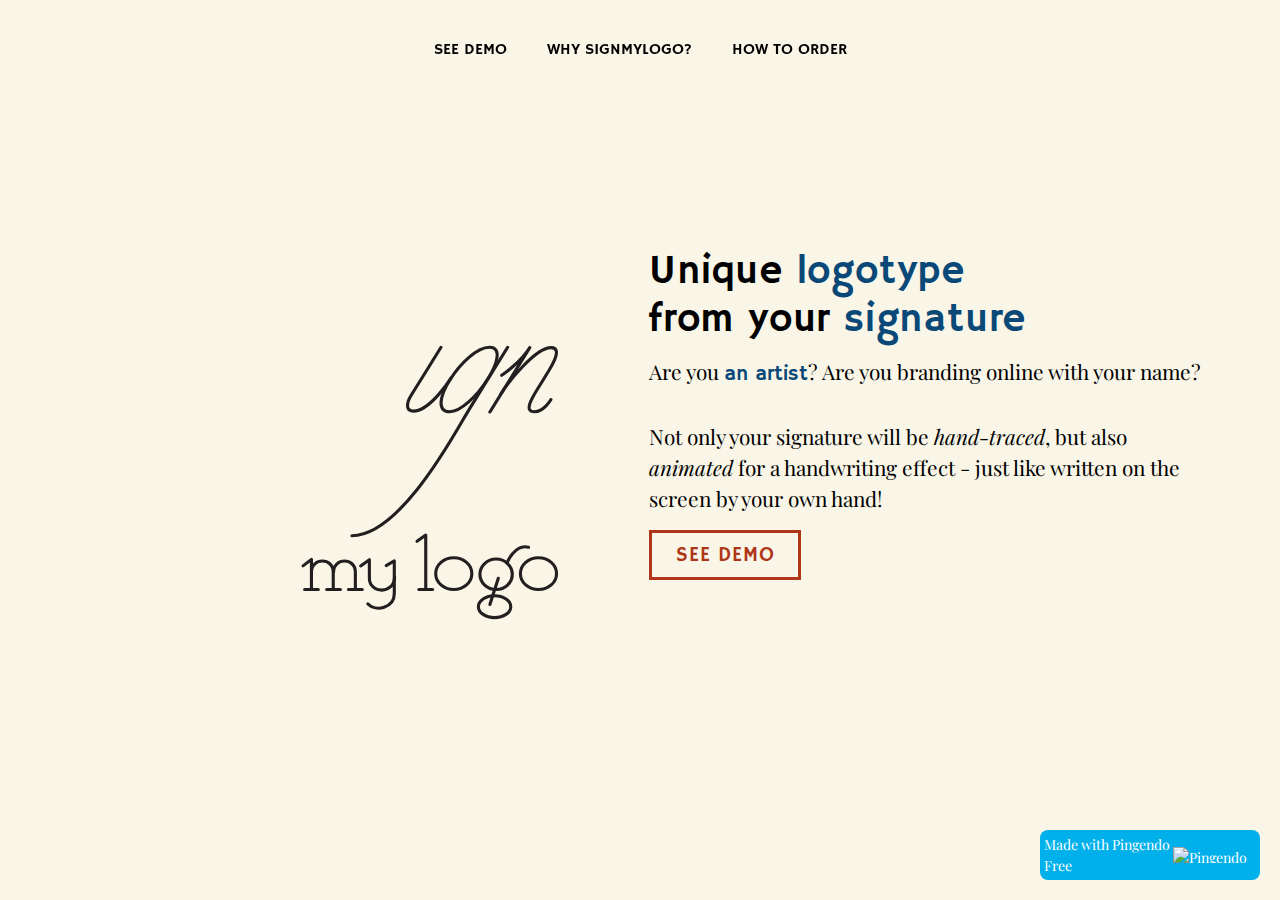
==== commit 8611b4e3: "new" ====
--- a/index.html
+++ b/index.html
@@ -190,7 +190,7 @@
     });
   </script>
   <script>
-    var titles = ["an artist", "a painter", "an illustrator", "a fashion designer", "a photographer", "a videographer", "a film maker", "an interior designer", "an architect", "a book author", "a musician", "a blogger"];
+    var titles = ["an artist", "a painter", "an illustrator", "a fashion designer", "a photographer", "a videographer", "a film maker", "an interior designer", "an architect", "a chef", "a book author", "a musician", "a blogger"];
 
     function rotateTitle() {
       var ct = $("#profession").data("title") || 0;
@@ -198,6 +198,7 @@
     }
     $(rotateTitle);
   </script>
+  <pingendo onclick="window.open('https://pingendo.com/', '_blank')" style="cursor:pointer;position: fixed;bottom: 20px;right:20px;padding:4px;background-color: #00b0eb;border-radius: 8px; width:220px;display:flex;flex-direction:row;align-items:center;justify-content:center;font-size:14px;color:white">Made with Pingendo Free&nbsp;&nbsp;<img src="https://pingendo.com/site-assets/Pingendo_logo_big.png" class="d-block" alt="Pingendo logo" height="16"></pingendo>
 </body>
 
 </html>--- a/css/signmylogo.css
+++ b/css/signmylogo.css
@@ -1,6 +1,21 @@
+@media (min-width: 767px) {
+	.pack-list-mobile {
+		display: none;
+	}
+	.mobile-note {
+		display: none;
+	}
+}
+
 @media (max-width: 767px) {
 	.tagline {
 		display: none;
+	}
+	.pack-list-desktop {
+		display: none;
+	}
+	#fp-nav.fp-right {
+		right: 5px !important;
 	}
 }
 
@@ -33,7 +48,6 @@
 	.caption {
 		display: none !important;
 	}
-	.fp-right {top: 72.5% !important}
 }
 
 .fp-tooltip {
@@ -42,7 +56,7 @@
   top: -8px !important;
 }
 
-#arthur-rackham, #tove-jansson, #william-morris, #edward-hopper, #claude-monet {
+#arthur-rackham, #tove-jansson, #william-morris, #ruth-orkin, #edward-hopper, #claude-monet {
   pointer-events: none;
 }
 
@@ -52,29 +66,41 @@
 .fp-viewing-ArthurRackham #arthur-rackham {display: block}
 .fp-viewing-ArthurRackham #tove-jansson {display: none}
 .fp-viewing-ArthurRackham #william-morris {display: none}
+.fp-viewing-ArthurRackham #ruth-orkin {display: none}
 .fp-viewing-ArthurRackham #edward-hopper {display: none}
 .fp-viewing-ArthurRackham #claude-monet {display: none}
 
 .fp-viewing-ToveJansson #arthur-rackham {display: none}
 .fp-viewing-ToveJansson #tove-jansson {display: block}
 .fp-viewing-ToveJansson #william-morris {display: none}
+.fp-viewing-ToveJansson #ruth-orkin {display: none}
 .fp-viewing-ToveJansson #edward-hopper {display: none}
 .fp-viewing-ToveJansson #claude-monet {display: none}
 
 .fp-viewing-WilliamMorris #arthur-rackham {display: none}
 .fp-viewing-WilliamMorris #tove-jansson {display: none}
 .fp-viewing-WilliamMorris #william-morris {display: block}
+.fp-viewing-WilliamMorris #ruth-orkin {display: none}
 .fp-viewing-WilliamMorris #edward-hopper {display: none}
 .fp-viewing-WilliamMorris #claude-monet {display: none}
+
+.fp-viewing-RuthOrkin #arthur-rackham {display: none}
+.fp-viewing-RuthOrkin #tove-jansson {display: none}
+.fp-viewing-RuthOrkin #william-morris {display: none}
+.fp-viewing-RuthOrkin #ruth-orkin {display: block}
+.fp-viewing-RuthOrkin #edward-hopper {display: none}
+.fp-viewing-RuthOrkin #claude-monet {display: none}
 
 .fp-viewing-EdwardHopper #arthur-rackham {display: none}
 .fp-viewing-EdwardHopper #tove-jansson {display: none}
 .fp-viewing-EdwardHopper #william-morris {display: none}
+.fp-viewing-EdwardHopper #ruth-orkin {display: none}
 .fp-viewing-EdwardHopper #edward-hopper {display: block}
 .fp-viewing-EdwardHopper #claude-monet {display: none}
 
 .fp-viewing-ClaudeMonet #arthur-rackham {display: none}
 .fp-viewing-ClaudeMonet #tove-jansson {display: none}
 .fp-viewing-ClaudeMonet #william-morris {display: none}
+.fp-viewing-ClaudeMonet #ruth-orkin {display: none}
 .fp-viewing-ClaudeMonet #edward-hopper {display: none}
 .fp-viewing-ClaudeMonet #claude-monet {display: block}
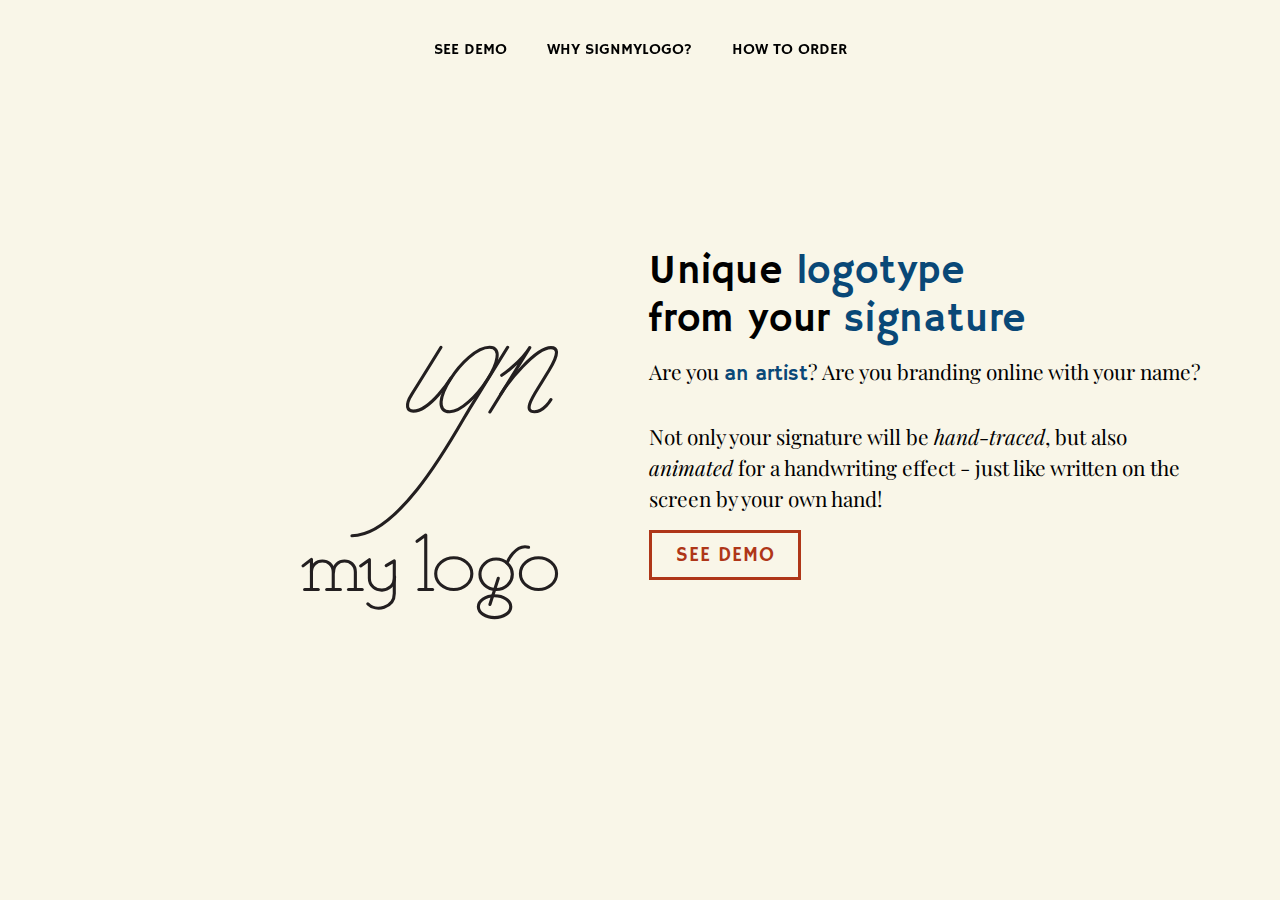
==== commit e60d572f: "new" ====
--- a/index.html
+++ b/index.html
@@ -198,7 +198,7 @@
     }
     $(rotateTitle);
   </script>
-  <pingendo onclick="window.open('https://pingendo.com/', '_blank')" style="cursor:pointer;position: fixed;bottom: 20px;right:20px;padding:4px;background-color: #00b0eb;border-radius: 8px; width:220px;display:flex;flex-direction:row;align-items:center;justify-content:center;font-size:14px;color:white">Made with Pingendo Free&nbsp;&nbsp;<img src="https://pingendo.com/site-assets/Pingendo_logo_big.png" class="d-block" alt="Pingendo logo" height="16"></pingendo>
+  
 </body>
 
 </html>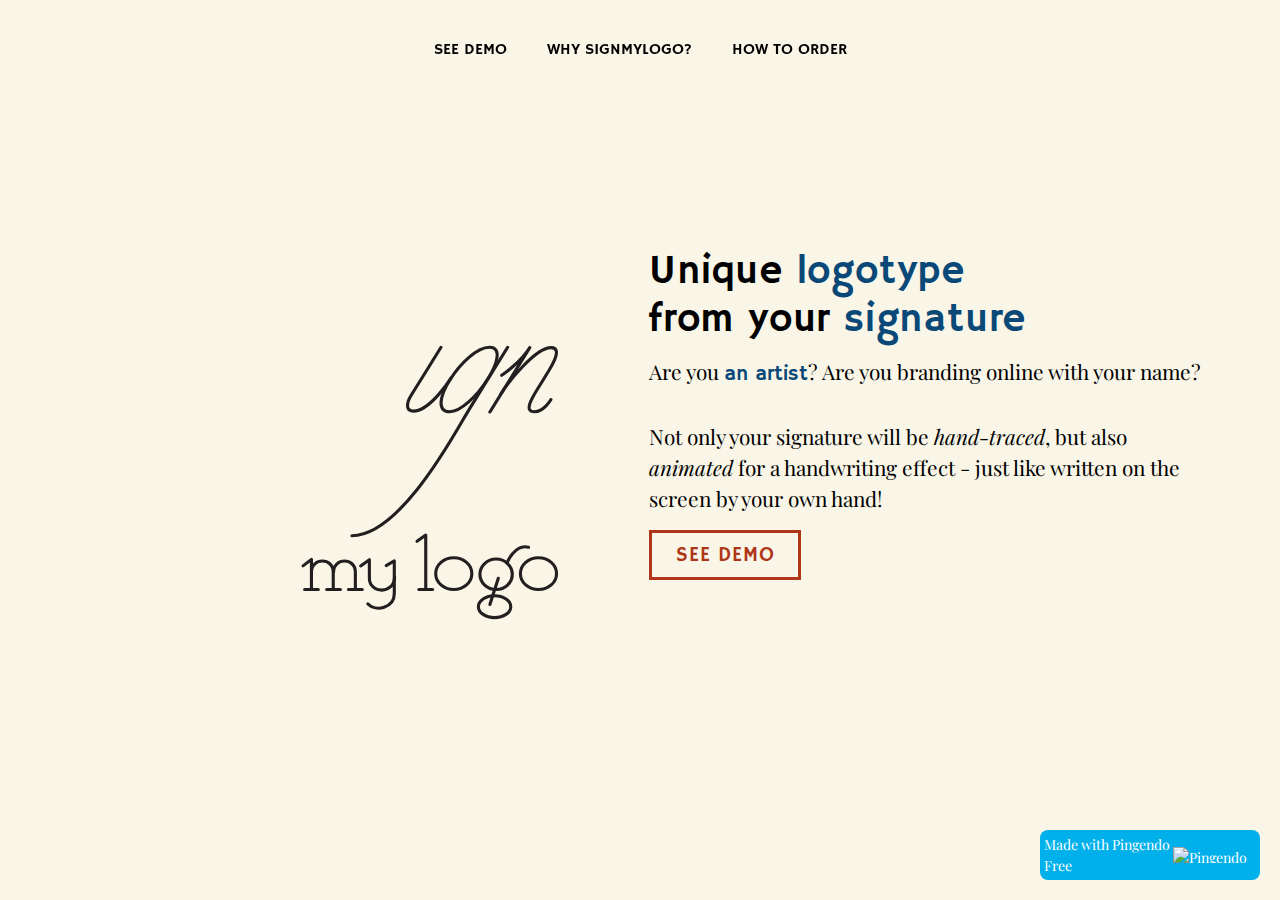
==== commit c0d626f3: "new" ====
--- a/index.html
+++ b/index.html
@@ -198,7 +198,7 @@
     }
     $(rotateTitle);
   </script>
-  
+  <pingendo onclick="window.open('https://pingendo.com/', '_blank')" style="cursor:pointer;position: fixed;bottom: 20px;right:20px;padding:4px;background-color: #00b0eb;border-radius: 8px; width:220px;display:flex;flex-direction:row;align-items:center;justify-content:center;font-size:14px;color:white">Made with Pingendo Free&nbsp;&nbsp;<img src="https://pingendo.com/site-assets/Pingendo_logo_big.png" class="d-block" alt="Pingendo logo" height="16"></pingendo>
 </body>
 
 </html>--- a/css/signmylogo.css
+++ b/css/signmylogo.css
@@ -24,6 +24,9 @@
 		height: calc(100 * var(--vh));
 		width: 100vw;
 	}
+	.owl-slide {
+		height: calc(100 * var(--vh));
+	}
 	.signature {
 		height: calc(100 * var(--vh));
 	}
@@ -34,6 +37,9 @@
 
 @media (max-width: 991px) {
 	.portrait {
+		height: calc(45 * var(--vh));
+	}
+	.owl-slide {
 		height: calc(45 * var(--vh));
 	}
 	.signature {
@@ -64,22 +70,29 @@
 .fp-tooltip {color: #e0c975 !important}
 
 .fp-viewing-ArthurRackham #arthur-rackham {display: block}
+.fp-viewing-ArthurRackham #arthur-rackham-artworks {display: block}
 .fp-viewing-ArthurRackham #tove-jansson {display: none}
+.fp-viewing-ArthurRackham #tove-jansson-artworks {display: none}
 .fp-viewing-ArthurRackham #william-morris {display: none}
 .fp-viewing-ArthurRackham #ruth-orkin {display: none}
 .fp-viewing-ArthurRackham #edward-hopper {display: none}
 .fp-viewing-ArthurRackham #claude-monet {display: none}
 
 .fp-viewing-ToveJansson #arthur-rackham {display: none}
+.fp-viewing-ToveJansson #arthur-rackham-artworks {display: none}
 .fp-viewing-ToveJansson #tove-jansson {display: block}
+.fp-viewing-ToveJansson #tove-jansson-artworks {display: block}
 .fp-viewing-ToveJansson #william-morris {display: none}
 .fp-viewing-ToveJansson #ruth-orkin {display: none}
 .fp-viewing-ToveJansson #edward-hopper {display: none}
 .fp-viewing-ToveJansson #claude-monet {display: none}
 
 .fp-viewing-WilliamMorris #arthur-rackham {display: none}
+.fp-viewing-WilliamMorris #arthur-rackham-artworks {display: none}
 .fp-viewing-WilliamMorris #tove-jansson {display: none}
+.fp-viewing-WilliamMorris #tove-jansson-artworks {display: none}
 .fp-viewing-WilliamMorris #william-morris {display: block}
+.fp-viewing-WilliamMorris #william-morris-artworks {display: block}
 .fp-viewing-WilliamMorris #ruth-orkin {display: none}
 .fp-viewing-WilliamMorris #edward-hopper {display: none}
 .fp-viewing-WilliamMorris #claude-monet {display: none}
@@ -99,8 +112,12 @@
 .fp-viewing-EdwardHopper #claude-monet {display: none}
 
 .fp-viewing-ClaudeMonet #arthur-rackham {display: none}
+.fp-viewing-ClaudeMonet #arthur-rackham-artworks {display: none}
 .fp-viewing-ClaudeMonet #tove-jansson {display: none}
+.fp-viewing-ClaudeMonet #tove-jansson-artworks {display: none}
 .fp-viewing-ClaudeMonet #william-morris {display: none}
+.fp-viewing-ClaudeMonet #william-morris-artworks {display: none}
 .fp-viewing-ClaudeMonet #ruth-orkin {display: none}
 .fp-viewing-ClaudeMonet #edward-hopper {display: none}
 .fp-viewing-ClaudeMonet #claude-monet {display: block}
+.fp-viewing-ClaudeMonet #claude-monet-artworks {display: block}
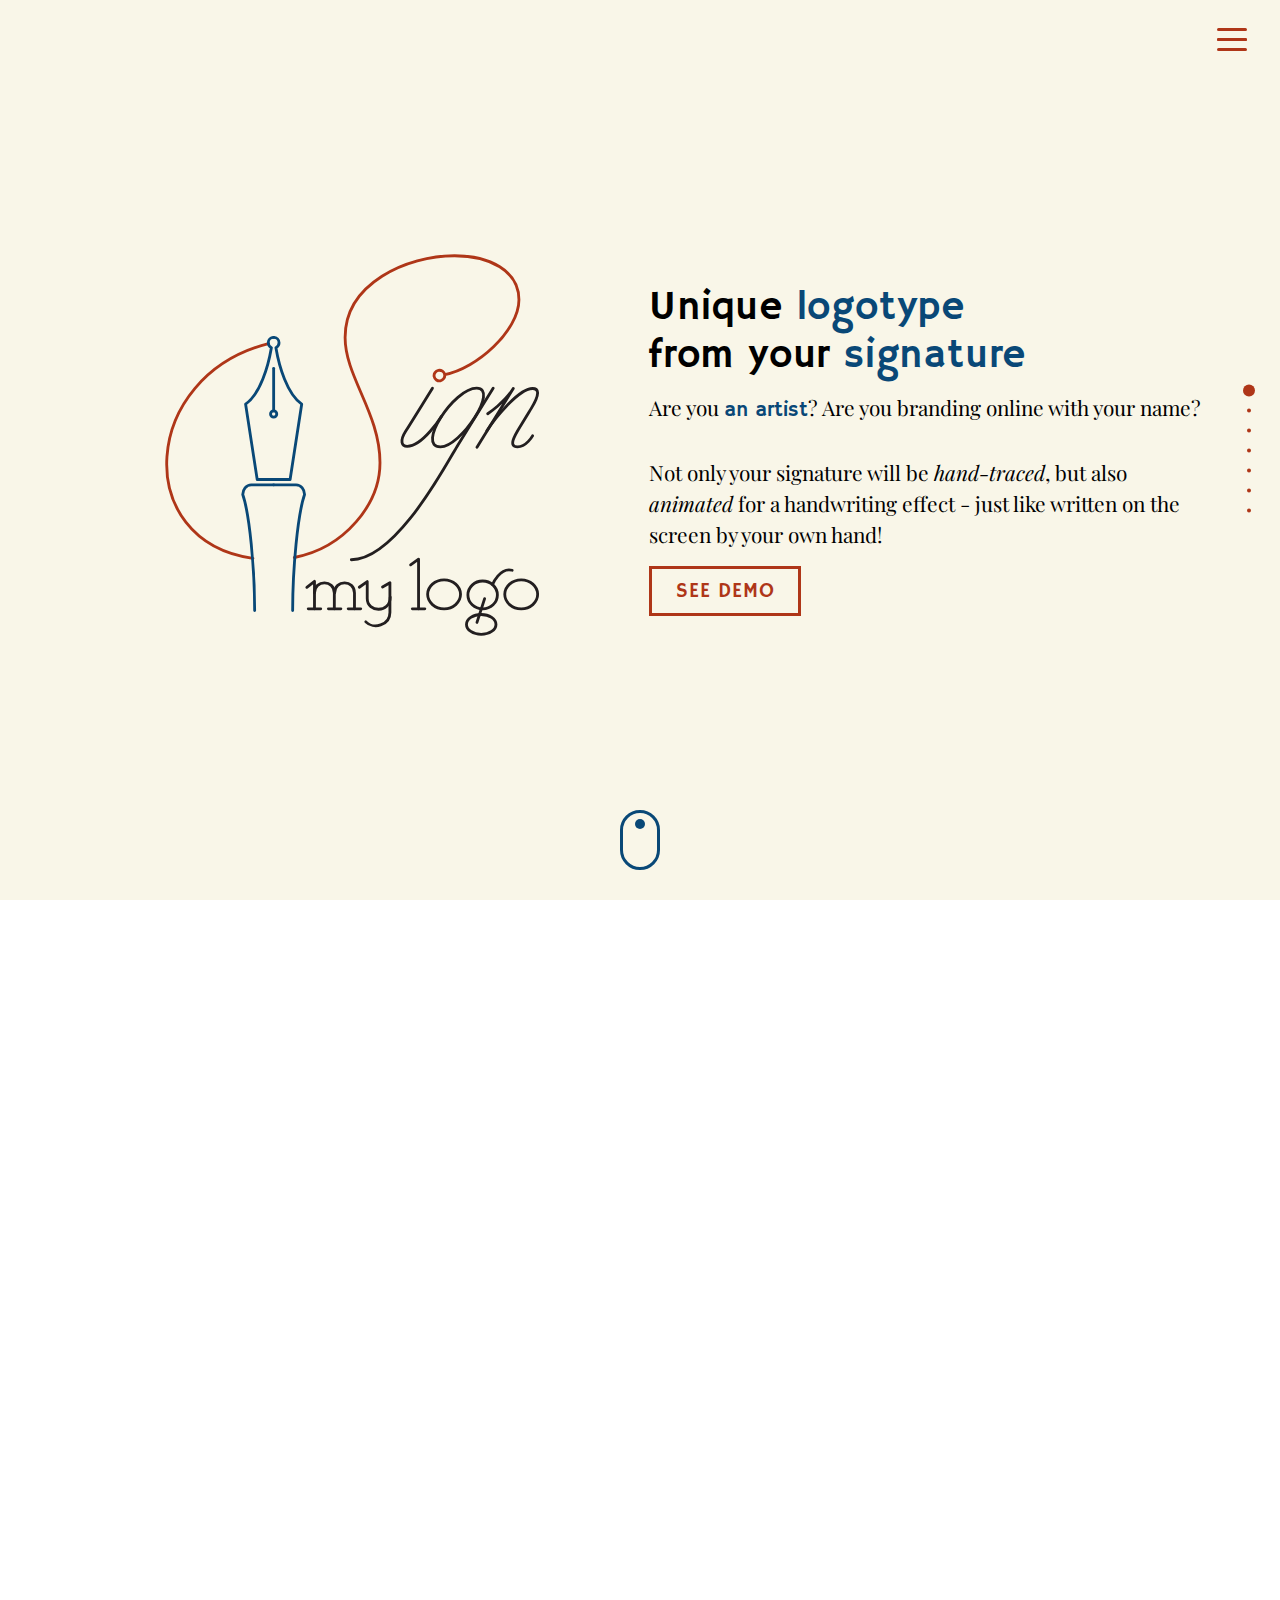
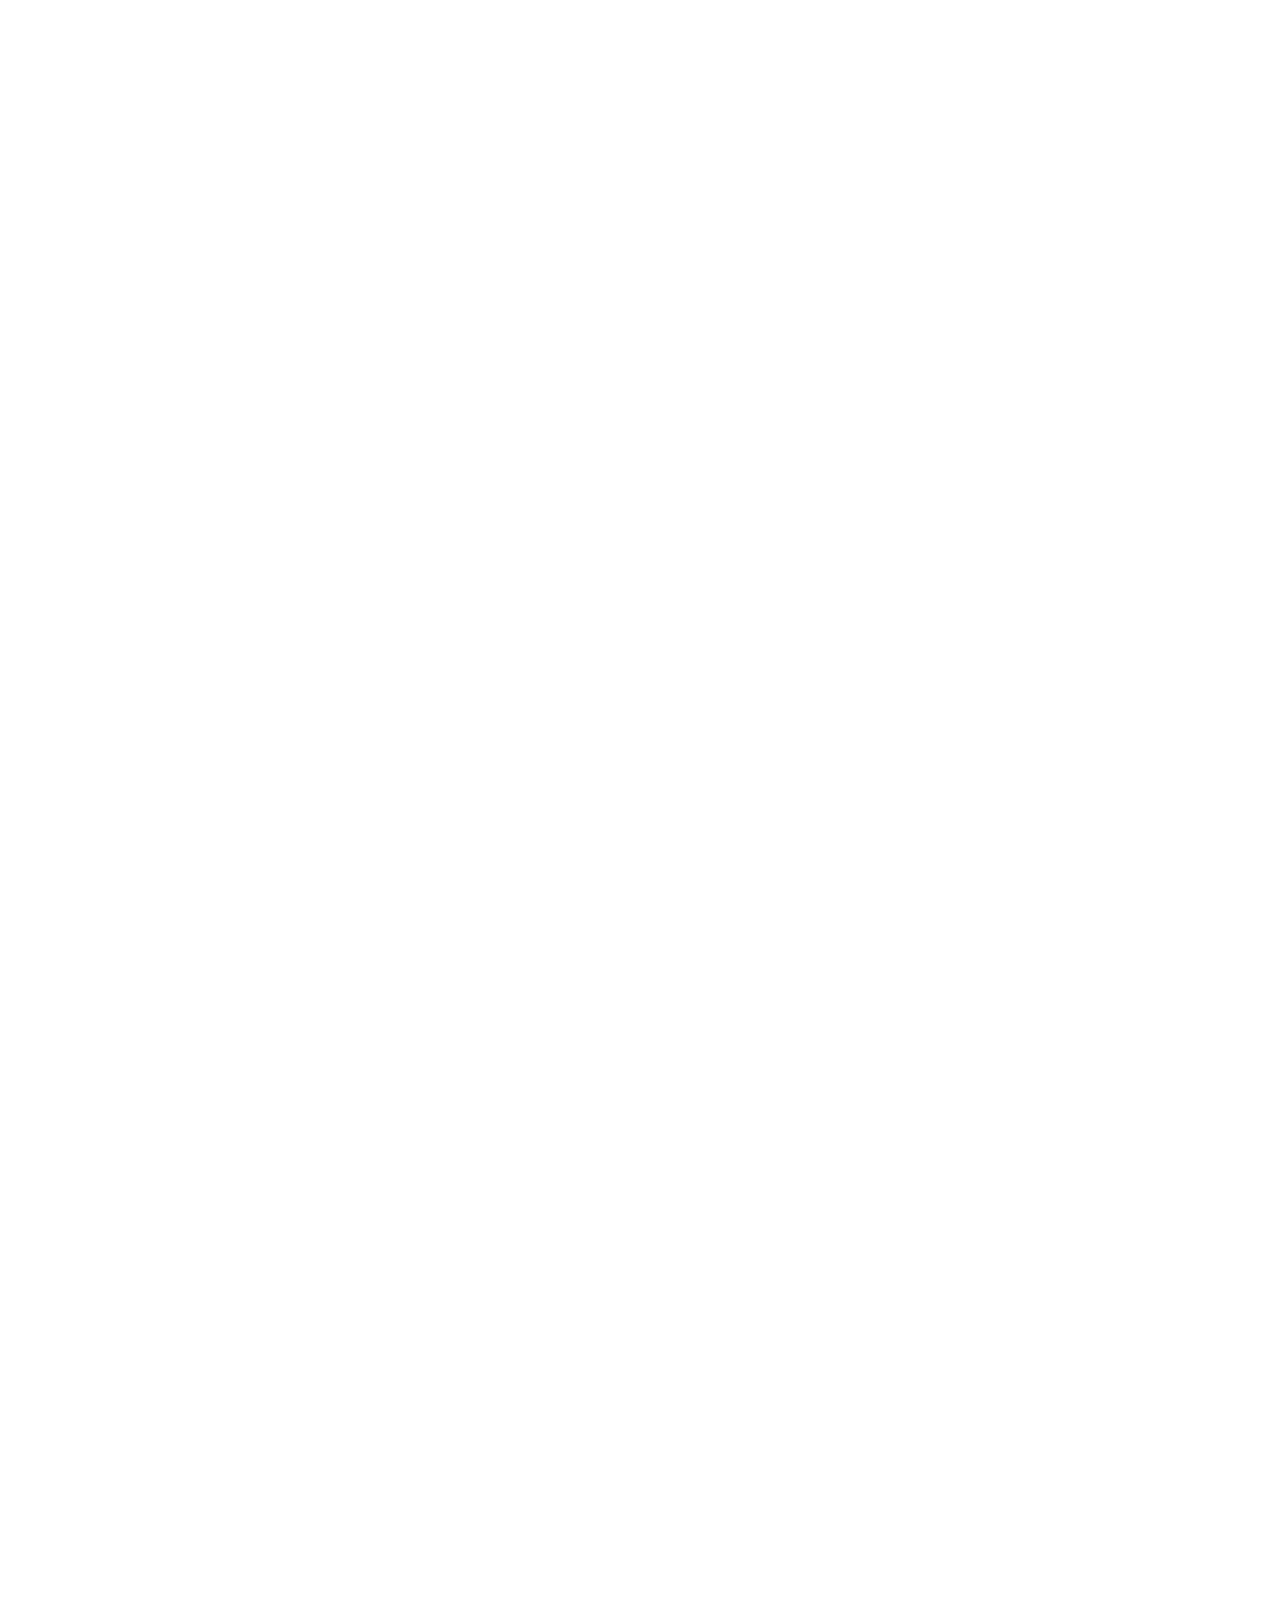
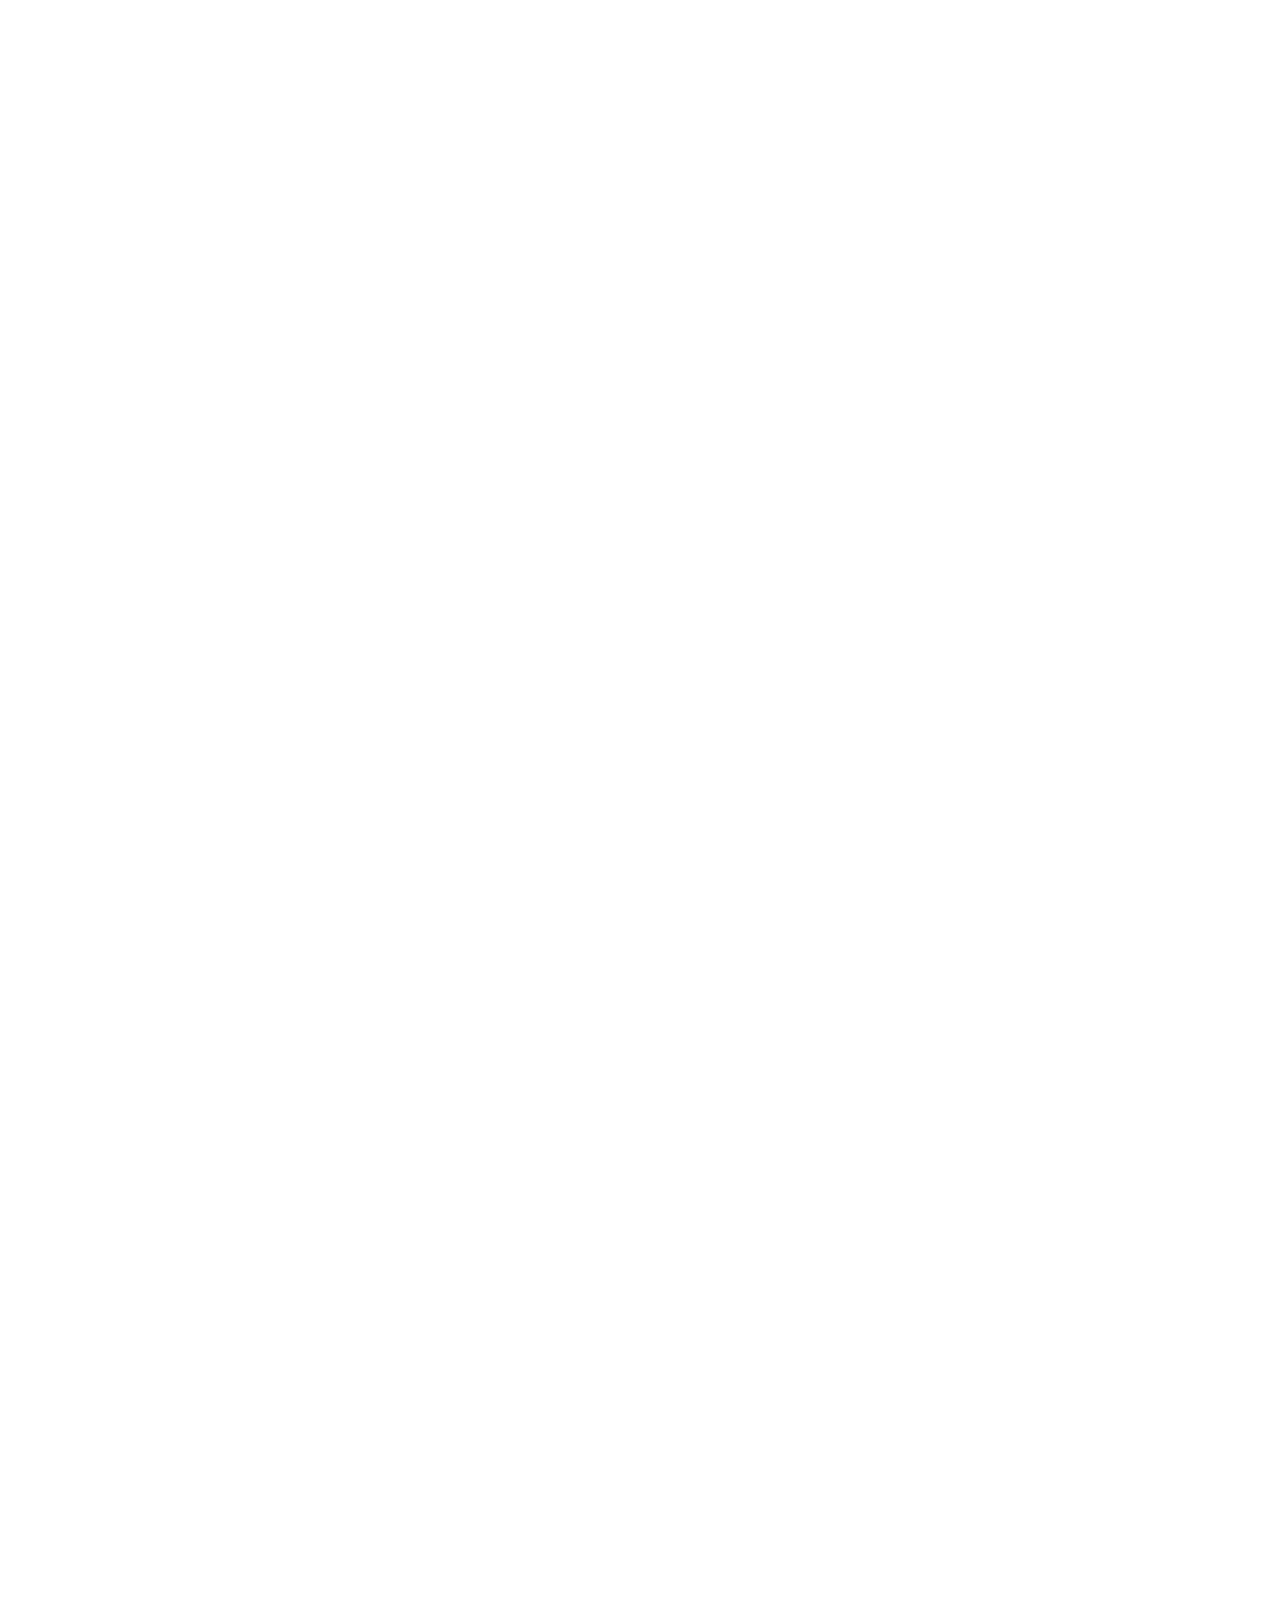
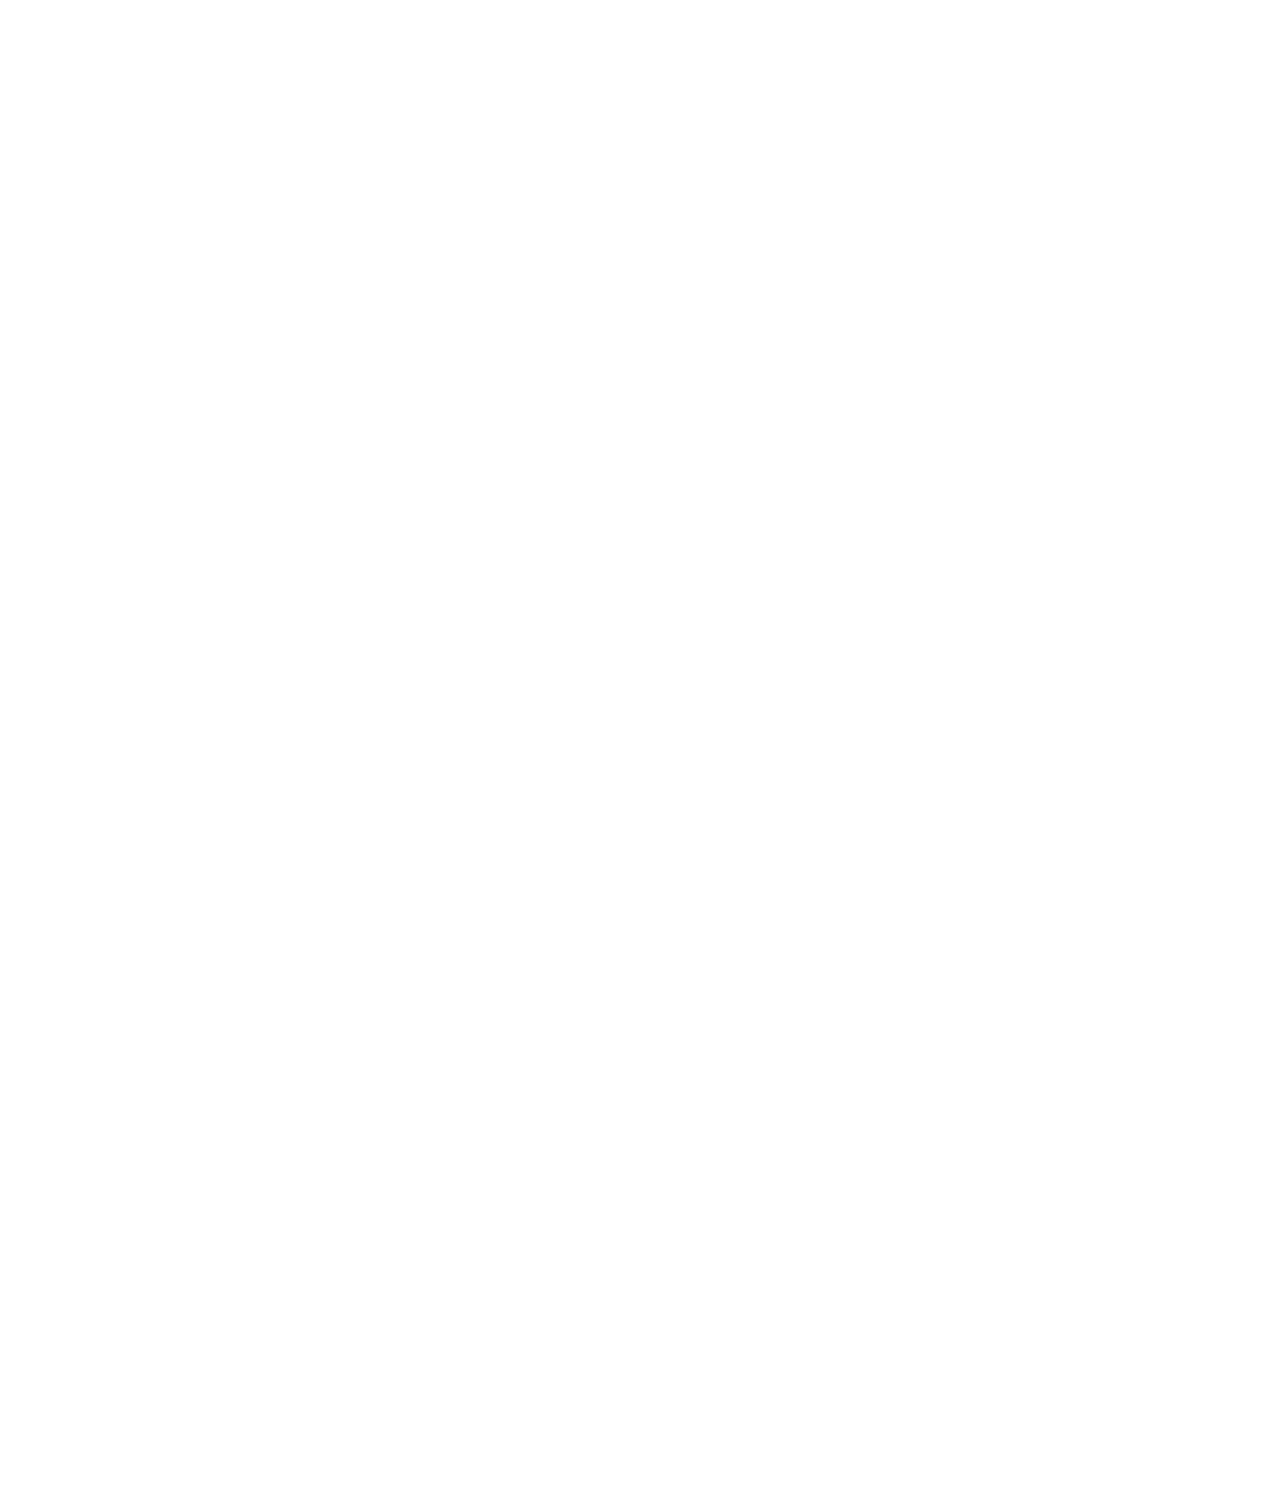
==== commit 33368fe5: "new" ====
--- a/index.html
+++ b/index.html
@@ -4,133 +4,295 @@
 <head>
   <meta charset="utf-8">
   <meta name="viewport" content="width=device-width, initial-scale=1">
-  <link rel="stylesheet" href="https://cdnjs.cloudflare.com/ajax/libs/font-awesome/4.7.0/css/font-awesome.min.css" type="text/css">
-  <link rel="stylesheet" href="theme.css" type="text/css">
-  <link rel="stylesheet" href="css/fader.css" type="text/css">
+  <link rel="stylesheet" href="https://cdnjs.cloudflare.com/ajax/libs/font-awesome/4.7.0/css/font-awesome.min.css">
+  <link rel="stylesheet" href="theme.css">
+  <link rel="stylesheet" href="css/fader.css">
+  <link rel="stylesheet" href="css/scrolltotop_arrow_style.css">
   <link rel="stylesheet" href="css/signmylogo.css">
-  <link rel="stylesheet" href="css/signmylogo-nav-home.css">
+  <link rel="stylesheet" href="css/signmylogo-nav.css">
   <link rel="stylesheet" href="css/animated_nav_icon.css">
-  <title>SignMyLogo - Unique logotype from your signature</title>
-  <meta name="description" content="Your own signature can be a great choice of logo, if you are an artist branding online with your name. Not only it can be vectorized, but also animated for a handwriting effect - just like written on the screen by your own hand!">
-  <meta name="keywords" content="logo, logotype, signature, branding, vectorized, digitized, animated, handwriting, artist">
+  <link rel="stylesheet" href="css/animated-mouse-scroll.css">
+  <link rel="stylesheet" href="css/owl.carousel.css">
+  <link rel="stylesheet" href="css/owl.theme.default.css">
+  <link rel="stylesheet" href="css/fullpage.min.css">
 </head>
 
 <body oncontextmenu="return false">
   <svg id="fader" class="fade-out"></svg>
   <script> fadeInPage();
   </script>
-  <nav class="navbar navbar-expand-lg navbar-light fixed-top py-3">
+  <nav class="navbar navbar-light py-3 px-1 fixed-top">
     <div class="container-fluid">
-      <button class="navbar-toggler nav-button border-0 ml-auto" type="button" data-toggle="collapse" data-target="#navbar4" onclick="switchColor()">
+      <button class="navbar-toggler nav-button border-0 ml-auto" type="button" onclick="switchColor()" data-target="#navbar4" data-toggle="collapse">
         <div class="animated-icon"><span></span><span></span><span></span><span></span></div>
       </button>
       <div class="collapse navbar-collapse text-center justify-content-center" id="navbar4">
         <ul class="navbar-nav">
-          <li class="brand nav-item mb-0 pb-0"><a class="nav-link navbar-brand" href="index"><img class="d-inline-block align-top d-flex align-items-center img-fluid" src="img/signmylogo-logo - inverted.png" width="180"></a></li>
-          <li class="nav-item align-items-center d-flex justify-content-center py-1 mx-lg-2"><a class="nav-link" href="demo">SEE DEMO</a></li>
-          <li class="nav-item align-items-center d-flex justify-content-center py-1 mx-lg-2"><a class="nav-link" href="">WHY SIGNMYLOGO?</a></li>
-          <li class="nav-item align-items-center d-flex justify-content-center py-1 mx-lg-2"><a class="nav-link" href="">HOW TO ORDER</a></li>
+          <li class="brand nav-item pb-0 mb-0"><a class="nav-link navbar-brand" href="why.html"><object type="image/svg+xml" data="img/signmylogo-logo-inverted.svg" width="180px"></object></a></li>
+          <li class="nav-item align-items-center d-flex justify-content-center py-1"><a class="nav-link" href="demo">SEE DEMO</a></li>
+          <li class="nav-item align-items-center d-flex justify-content-center py-1"><a class="nav-link why-signmylogo" onclick="switchColor()" href="#WhySignMyLogo">WHY SIGNMYLOGO?</a></li>
+          <li class="nav-item align-items-center d-flex justify-content-center py-1"><a class="nav-link" href="">HOW TO ORDER</a></li>
         </ul>
       </div>
     </div>
   </nav>
-  <div class="text-center align-items-center d-flex bg-light py-5" id="cover" style="height: 100vh">
-    <div class="mb-5 container">
-      <div class="row">
-        <div class="mx-auto col-lg-5 col-md-6 pb-2 pr-3 col-7">
-          <svg version="1.1" id="signmylogo" xmlns="http://www.w3.org/2000/svg" xmlns:xlink="http://www.w3.org/1999/xlink" x="0px" y="0px" viewBox="10 18 140 140" xml:space="preserve">
-            <style type="text/css">
-              .st0 {
-                fill: none;
-                stroke: #231F20;
-                stroke-linecap: round;
-                stroke-linejoin: round;
-                stroke-miterlimit: 10;
-              }
-
-              .st1 {
-                fill: none;
-                stroke: #af3618;
-                stroke-linecap: round;
-                stroke-linejoin: round;
-                stroke-miterlimit: 10;
-              }
-
-              .st2 {
-                fill: none;
-                stroke: #094877;
-                stroke-linecap: round;
-                stroke-linejoin: round;
-                stroke-miterlimit: 10;
-              }
-            </style>
-            <g id="XMLID_5_">
-              <path id="XMLID_8_" class="st0" d="M108.9,68.5c0,0-7.6,12.3-9.4,15.1c-2.3,3.6-1.4,5.4,0.5,5.4c5.5,0,12.1-10.6,12.1-10.6"></path>
-              <path id="XMLID_16_" class="st0" d="M124.5,68.5c-8.1,0-21.4,20.7-12.8,20.7C118.9,89.2,132.5,68.5,124.5,68.5z"></path>
-              <path id="XMLID_19_" class="st0" d="M128.4,77.5c0,0,6.1-4.1,9-8.9l-12.8,20.7"></path>
-              <path id="XMLID_21_" class="st0" d="M128.1,83.5c2.3-3.7,11.1-14.9,16.1-14.9c1.9,0,3,1.4-0.5,7.1c-0.8,1.3-1.8,3-3.8,6.2
-		c-2,3.2-4.4,7.3-1,7.3c3.1,0,5.3-3.9,5.3-3.9"></path>
-              <path id="XMLID_31_" class="st0" d="M130.3,68.5c0,0-7.7,12.4-12.4,20c-4.1,6.7-21.8,40.5-37.6,40.5"></path>
-            </g>
-            <g id="XMLID_3_">
-              <g id="XMLID_11_">
-                <polyline id="XMLID_18_" class="st0" points="64.6,138.7 67.3,136.6 67.3,146.3 		"></polyline>
-                <line id="XMLID_17_" class="st0" x1="65.1" y1="146.3" x2="69.5" y2="146.3"></line>
-                <line id="XMLID_15_" class="st0" x1="72.2" y1="146.3" x2="76.6" y2="146.3"></line>
-                <line id="XMLID_14_" class="st0" x1="79.2" y1="146.3" x2="83.6" y2="146.3"></line>
-                <path id="XMLID_13_" class="st0" d="M67.3,140.7c0-4.7,7-4.8,7,0c0,3,0,5.6,0,5.6"></path>
-                <path id="XMLID_12_" class="st0" d="M74.4,140.7c0-4.7,7-4.8,7,0c0,3,0,5.6,0,5.6"></path>
-              </g>
-              <g id="XMLID_24_">
-                <path id="XMLID_23_" class="st0" d="M83.1,138.7l2.8-2c0,0,0,4.4,0,6c0,5,8.1,5.2,8.1-0.5"></path>
-                <path id="XMLID_22_" class="st0" d="M91.3,138.6l2.6-1.5c0,0,0,7.2,0,10.5c0,4.6-5.9,6-8.5,3.3"></path>
-              </g>
-              <g id="XMLID_26_">
-                <polyline id="XMLID_29_" class="st0" points="101.2,130.8 104,128.8 104,146.3 		"></polyline>
-                <line id="XMLID_28_" class="st0" x1="101.8" y1="146.3" x2="106.2" y2="146.3"></line>
-              </g>
-              <g id="XMLID_35_">
-                <ellipse id="XMLID_34_" class="st0" cx="126.6" cy="141.4" rx="5.2" ry="4.9"></ellipse>
-                <ellipse id="XMLID_33_" class="st0" cx="126.1" cy="151.8" rx="5.2" ry="3.5"></ellipse>
-                <path id="XMLID_32_" class="st0" d="M130.1,137.7c0,0,2.6-6.2,6.9-5"></path>
-                <line id="XMLID_30_" class="st0" x1="127.3" y1="142.7" x2="124.6" y2="151.1"></line>
-              </g>
-              <ellipse id="XMLID_36_" class="st0" cx="113" cy="141.2" rx="5.8" ry="5.1"></ellipse>
-              <ellipse id="XMLID_37_" class="st0" cx="140.2" cy="141.2" rx="5.8" ry="5.1"></ellipse>
-            </g>
-            <g class="signmylogo-stroke3">
-              <path id="XMLID_56_" class="st1 KFThoDDT_0" d="M113.2,63.7c0.2,1-0.5,2-1.5,2.2c-1,0.2-2-0.5-2.2-1.5c-0.2-1,0.5-2,1.5-2.2
-	S113.1,62.7,113.2,63.7c11.3-2.1,26.2-15.5,26.2-26.4c0-10.3-10.5-15.5-22.7-15.5c-16.8,0-38.6,9.7-38.6,28.8
-	c0,14,12.3,26.7,12.3,44.2c0,14.5-12.4,30-30.2,33.4"></path>
-            </g>
-            <g class="signmylogo-stroke4">
-              <path id="XMLID_7_" class="st1 AmGCHOhW_0" d="M45.6,128.5c-43.1-6-39.6-64.4,5.5-75.7"></path>
-            </g>
-            <g class="signmylogo-stroke1" id="XMLID_1_">
-              <path id="XMLID_5_" class="st2 BYmjNPRl_0" d="M46.2,146.9c0-14.8-1.8-34-4.2-40.9c0-1.7,1.2-3.4,3-3.4h7.9"></path>
-              <path id="XMLID_6_" class="st2 BYmjNPRl_1" d="M59.6,146.9c0-14.8,1.8-34,4.2-40.9c0-1.7-1.2-3.4-3-3.4h-7.9"></path>
-            </g>
-            <g class="signmylogo-stroke2" id="XMLID_3_">
-              <path id="XMLID_27_" class="st2 hMniVvKr_0" d="M51.8,77.6A1.1,1.1 0,1,1 54,77.6A1.1,1.1 0,1,1 51.8,77.6"></path>
-              <path id="XMLID_2_" class="st2 hMniVvKr_1" d="M52.9,76.5L52.9,61.5"></path>
-              <path id="XMLID_9_" class="st2 hMniVvKr_2" d="M52.6,100.7h-5.5l-4.1-26.6c5.2-3.6,8-13.4,9.1-19.9c-0.6-0.3-1.1-0.9-1.1-1.7
-		c0-1,0.8-1.9,1.9-1.9"></path>
-              <path id="XMLID_4_" class="st2 hMniVvKr_3" d="M52.6,100.7h6.1l4.1-26.6c-5.2-3.6-8-13.4-9.1-19.9c0.6-0.3,1.1-0.9,1.1-1.7
-		c0-1-0.8-1.9-1.9-1.9"></path>
-            </g>
-          </svg>
-        </div>
-        <div class="col-12 d-flex align-items-center px-sm-3 col-lg-6 col-sm-12 px-4">
-          <div class="row">
-            <div class="col-md-12">
-              <div class="tagline row justify-content-center justify-content-lg-start">
-                <h1 class="text-center text-lg-left">Unique <span style="color:#094877">logotype</span><br>from your <span style="color:#094877">signature</span></h1>
-              </div>
-              <div class="row">
-                <p class="text-center text-lg-left lead">Are you <span id="profession" style="font-family: &quot;Hammersmith One&quot;; color:#094877">this</span>? Are you branding online with your name?<br><br>Not only your signature will be <i>hand-traced</i>, but also <i>animated</i> for a handwriting effect - just like written on the screen by your own hand!</p>
-              </div>
-              <div class="row">
-                <a class="btn mx-auto mx-lg-0 btn-dark btn-lg px-3 pb-1" href="demo">SEE DEMO</a>
+  <div id="fullpage">
+    <div class="section text-center bg-light h-100" data-anchor="Intro">
+      <div class="container">
+        <div class="row">
+          <div class="mx-auto col-lg-5 col-md-6 pb-2 pr-3 col-7">
+            <div class="row">
+              <div class="col-md-11 col-12 mx-auto">
+                <object type="image/svg+xml" data="img/logo-animated.svg" id="sign-my-logo"></object>
+              </div>
+            </div>
+          </div>
+          <div class="col-12 d-flex align-items-center px-sm-3 col-lg-6 col-sm-12 px-4">
+            <div class="row">
+              <div class="col-md-12">
+                <div class="tagline row justify-content-center justify-content-lg-start" style="">
+                  <h1 class="text-center text-lg-left">Unique <span style="color:#094877">logotype</span><br>from your <span style="color:#094877">signature</span></h1>
+                </div>
+                <div class="row">
+                  <p class="text-center text-lg-left lead">Are you <span id="profession" style="font-family: &quot;Hammersmith One&quot;; color:#094877">a book author</span>? Are you branding online with your name?<br><br>Not only your signature will be <i>hand-traced</i>, but also <i>animated</i> for a handwriting effect - just like written on the screen by your own hand!</p>
+                </div>
+                <div class="row">
+                  <a class="btn mx-auto mx-lg-0 btn-dark btn-lg px-3 pb-1" href="demo">SEE DEMO</a>
+                </div>
+              </div>
+            </div>
+          </div>
+        </div>
+      </div>
+      <a href="#WhatIsLogotype"><button id="mouse" style="position:absolute; bottom:0; left:50%; transform:translate(-50%, -50%); background:none"><span></span></button></a>
+    </div>
+    <div class="section text-center bg-light h-100" data-anchor="WhatIsLogotype">
+      <div class="container">
+        <div class="row">
+          <div class="col-lg-6 col-10 col-sm-9 mx-auto mb-2">
+            <div class="owl-carousel owl-theme" id="brands">
+              <div class="row">
+                <div class="col-md-12 col-11 mx-auto">
+                  <div><img class="img-fluid d-block" src="img/examples/paul-smith.png"></div>
+                  <p class="pt-2"><span style="color:#094877">Logo of Paul Smith - a British fashion company<br>named after the founder/designer</span></p>
+                </div>
+              </div>
+              <div class="row">
+                <div class="col-md-12 col-11 mx-auto">
+                  <div><img class="img-fluid d-block" src="img/examples/hallmark.png"></div>
+                  <p><span style="color:#094877">American greeting card producer<br>founded in 1910 by Joyce Hall</span></p>
+                </div>
+              </div>
+              <div class="row">
+                <div class="col-md-12 mx-auto">
+                  <div><img class="img-fluid d-block" src="img/examples/gudrun-sjoden.png"></div>
+                  <p class="pt-2"><span style="color:#094877">Gudrun Sjödén's logo, a Swedish fashion company<br>named after the designer</span></p>
+                </div>
+              </div>
+              <div class="row">
+                <div class="col-md-12 col-10 mx-auto">
+                  <div><img class="img-fluid d-block" src="img/examples/marshall.png"></div>
+                  <p class="pt-3"><span style="color:#094877">Logo of Marshall Amplification company</span></p>
+                </div>
+              </div>
+              <div class="row">
+                <div class="col-md-12 col-10 mx-auto">
+                  <div><img class="img-fluid d-block" src="img/examples/bjorn-borg.png"></div>
+                  <p class="pt-2"><span style="color:#094877">Björn Borg - a Swedish apparel fashion brand<br>named after a tennis player</span></p>
+                </div>
+              </div>
+              <div class="row">
+                <div class="col-md-12 col-10 mx-auto">
+                  <div><img class="img-fluid d-block" src="img/examples/cafe-opera.png"></div>
+                  <p class="pt-2"><span style="color:#094877">A café and nightclub in Stockholm, Sweden</span></p>
+                </div>
+              </div>
+              <div class="row">
+                <div class="col-md-10 col-8 mx-auto">
+                  <div><img class="img-fluid d-block" src="img/examples/persol.png"></div>
+                  <p class="pt-2"><span style="color:#094877">An Italian luxury eyewear brand</span></p>
+                </div>
+              </div>
+            </div>
+          </div>
+          <div class="col-12 d-flex align-items-center px-sm-3 px-4 col-lg-6 col-sm-12">
+            <div class="row">
+              <div class="col-md-12">
+                <div class="row justify-content-center justify-content-lg-start">
+                  <h1 class="text-center text-lg-left">What is a <span style="color:#094877">logotype</span>?</h1>
+                </div>
+                <div class="row">
+                  <p class="text-center text-lg-left lead">Are you <span id="profession" style="font-family: &quot;Hammersmith One&quot;; color:#094877">this</span>? Are you branding online with your name?<br><br>Not only your signature will be <i>hand-traced</i>, but also <i>animated</i> for a handwriting effect - just like written on the screen by your own hand!</p>
+                </div>
+              </div>
+            </div>
+          </div>
+        </div>
+      </div>
+    </div>
+    <div class="section text-center bg-light h-100" data-anchor="WhyYourSignature">
+      <div class="container">
+        <div class="row">
+          <div class="col-12 px-sm-3 px-4 col-lg-12 col-sm-12">
+            <div class="row">
+              <div class="col-md-12 px-4">
+                <div class="row justify-content-start">
+                  <h1 class="text-left">Your <span id="personalization" style="font-family: &quot;Hammersmith One&quot;; color:#094877">signature</span></h1>
+                </div>
+                <div class="row">
+                  <p class="text-left lead">Are you <span id="profession" style="font-family: &quot;Hammersmith One&quot;; color:#094877">this</span>? Are you branding online with your name?<br><br>Not only your signature will be <i>hand-traced</i>, but also <i>animated</i> for a handwriting effect - just like written on the screen by your own hand!</p>
+                </div>
+              </div>
+            </div>
+          </div>
+        </div>
+      </div>
+    </div>
+    <div class="section text-center bg-light h-100" data-anchor="WhySignMyLogo">
+      <div class="container">
+        <div class="row">
+          <div class="col-12 px-sm-3 px-4 col-lg-12 col-sm-12">
+            <div class="owl-carousel owl-theme" id="why" style="">
+              <div class="row" style="height: calc(100 * var(--vh))">
+                <div class="col-md-12 px-4 my-auto">
+                  <div class="row justify-content-start">
+                    <h1 class="text-left">Your <span id="personalization" style="font-family: &quot;Hammersmith One&quot;; color:#094877">signature</span></h1>
+                  </div>
+                  <div class="row">
+                    <p class="text-left lead">Are you <span id="profession" style="font-family: &quot;Hammersmith One&quot;; color:#094877">this</span>? Are you branding online with your name?<br><br>Not only your signature will be <i>hand-traced</i>, but also <i>animated</i> for a handwriting effect - just like written on the screen by your own hand!</p>
+                  </div>
+                </div>
+              </div>
+              <div class="row" style="height: calc(100 * var(--vh))">
+                <div class="col-md-12 px-4 my-auto">
+                  <div class="row justify-content-start">
+                    <h1 class="text-left">Your <span id="personalization" style="font-family: &quot;Hammersmith One&quot;; color:#094877">signature</span></h1>
+                  </div>
+                  <div class="row">
+                    <p class="text-left lead">Are you <span id="profession" style="font-family: &quot;Hammersmith One&quot;; color:#094877">this</span>? Are you branding online with your name?<br><br>Not only your signature will be <i>hand-traced</i>, but also <i>animated</i> for a handwriting effect - just like written on the screen by your own hand!</p>
+                  </div>
+                </div>
+              </div>
+              <div class="row" style="height: calc(100 * var(--vh))">
+                <div class="col-md-12 px-4 my-auto">
+                  <div class="row justify-content-start">
+                    <h1 class="text-left">Your <span id="personalization" style="font-family: &quot;Hammersmith One&quot;; color:#094877">signature</span></h1>
+                  </div>
+                  <div class="row">
+                    <p class="text-left lead">Are you <span id="profession" style="font-family: &quot;Hammersmith One&quot;; color:#094877">this</span>? Are you branding online with your name?<br><br>Not only your signature will be <i>hand-traced</i>, but also <i>animated</i> for a handwriting effect - just like written on the screen by your own hand!</p>
+                  </div>
+                </div>
+              </div>
+            </div>
+          </div>
+        </div>
+      </div>
+    </div>
+    <div class="section text-center bg-light h-100" data-anchor="UsageExamples">
+      <div class="container">
+        <div class="row">
+          <div class="col-sm-12 col-lg-12 col-12 mx-auto px-0">
+            <div class="owl-carousel owl-theme" id="examples" style="">
+              <div class="row px-0 mx-0" style="height: calc(100 * var(--vh))">
+                <div class="col-12 embed-responsive embed-responsive-16by9 my-auto px-0 mx-0">
+                  <video src="img/samples/sample-vid-01.mp4" poster="img/samples/sample-vid-01-thumb.jpg" class="embed-responsive-item" controls="controls" preload="none"> Your browser does not support HTML5 video.</video>
+                </div>
+              </div>
+              <div class="row px-0 mx-0" style="height: calc(100 * var(--vh))">
+                <div class="col-12 embed-responsive embed-responsive-16by9 my-auto px-0 mx-0">
+                  <video src="img/samples/Pexels Videos 1926295.mp4" class="embed-responsive-item" controls="controls" preload="none"> Your browser does not support HTML5 video.</video>
+                </div>
+              </div>
+              <div class="row px-0 mx-0" style="height: calc(100 * var(--vh))">
+                <div class="col-12 embed-responsive embed-responsive-16by9 my-auto px-0 mx-0">
+                  <video src="img/samples/Reflection Of Trees.mp4" class="embed-responsive-item" controls="controls" preload="none"> Your browser does not support HTML5 video.</video>
+                </div>
+              </div>
+            </div>
+          </div>
+        </div>
+      </div>
+    </div>
+    <div class="section text-center bg-light h-100" data-anchor="Pricing">
+      <div class="container">
+        <div class="row">
+          <div class="col-12 d-flex align-items-center px-sm-3 col-lg-12 col-sm-12 px-4 pb-2">
+            <div class="row mx-auto">
+              <div class="col-md-12">
+                <div class="row justify-content-center">
+                  <h1 class="text-center mb-0">With <span style="font-family: &quot;Hammersmith One&quot;; color:#094877">80 euro</span>, you will receive:</h1>
+                  <div class="col-md-12">
+                    <p class="mobile-note">(Touch on <span style="color:#af3618">red</span> text to see details)</p>
+                  </div>
+                </div>
+              </div>
+            </div>
+          </div>
+        </div>
+        <div class="pack-list-mobile row text-left px-4">
+          <ul class="mx-auto">
+            <li class="lead pb-3">Two (02) <a data-toggle="tooltip" data-placement="top" class="text-secondary" title="one AI and one PDF">vectorized files</a> of your signature</li>
+            <li class="lead pb-3">Two (02) <a data-toggle="tooltip" data-placement="top" class="text-secondary" title="one Black text &amp; one White text">animated SVG files</a> of your signature</li>
+            <li class="lead pb-3">Two (02) <a data-toggle="tooltip" data-placement="top" class="text-secondary" title="one Black text &amp; one White text">rasterized PNG files</a> of your signature</li>
+            <li class="lead">Two (02) <a data-toggle="tooltip" data-placement="top" class="text-secondary" title="one Black text &amp; one White text">video clips</a> of the animated signature</li>
+          </ul>
+        </div>
+        <div class="pack-list-desktop row text-left px-3 px-lg-5">
+          <div class="col-md-6 p-3">
+            <h4>Two (02) <span style="color:#af3618">vectorized files</span><br>of your signature:</h4>
+            <ul class="lead">
+              <li class="pt-2">An AI (Adobe Illustrator) vector file</li>
+              <li class="pt-2">A PDF vector file</li>
+            </ul>
+          </div>
+          <div class="col-md-6 p-3">
+            <h4>Two (02) <span style="color:#af3618">animated SVG files</span><br>of your signature:</h4>
+            <ul class="lead">
+              <li class="pt-2">Black text version</li>
+              <li class="pt-2">White text version</li>
+            </ul>
+          </div>
+        </div>
+        <div class="pack-list-desktop row text-left px-3 px-lg-5">
+          <div class="col-md-6 px-3 pb-3">
+            <h4>Two (02) <span style="color:#af3618">rasterized PNG files</span><br>of your signature:</h4>
+            <ul class="lead">
+              <li class="pt-2">Black text on transparent background version (1920x1080)</li>
+              <li class="pt-2">White text on transparent background version (1920x1080)</li>
+            </ul>
+          </div>
+          <div class="col-md-6 px-3 pb-3">
+            <h4>Two (02) <span style="color:#af3618">video clips</span><br>of the animated signature:</h4>
+            <ul class="lead">
+              <li class="pt-2">Black text on white background version (1920x1080 at 120 fps)</li>
+              <li class="pt-2">White text on black background version (1920x1080 at 120 fps))</li>
+            </ul>
+          </div>
+        </div>
+      </div>
+    </div>
+    <div class="section text-center bg-light h-100" data-anchor="OrderNow">
+      <div class="container pb-5">
+        <div class="row">
+          <div class="col-12 align-items-center px-sm-3 px-4 col-lg-12 col-sm-12">
+            <div class="row mx-auto">
+              <div class="col-md-12">
+                <div class="row justify-content-center">
+                  <h1 class="text-center">Check out some <span style="color:#094877">examples</span> below:</h1>
+                </div>
+                <div class="row justify-content-center pb-4">
+                  <a class="btn mx-auto mx-lg-0 btn-dark btn-lg px-3 pb-1" href="demo">SEE DEMO</a>
+                </div>
+              </div>
+            </div>
+            <div class="row mx-auto">
+              <div class="col-md-12">
+                <div class="row justify-content-center">
+                  <h1 class="text-center">Ready to create <span style="color:#094877">your own</span>?</h1>
+                </div>
+                <div class="row justify-content-center">
+                  <a class="btn mx-auto mx-lg-0 btn-dark btn-lg px-3 pb-1" href="how-to-order">ORDER NOW</a>
+                </div>
               </div>
             </div>
           </div>
@@ -142,10 +304,12 @@
   <script src="https://cdnjs.cloudflare.com/ajax/libs/popper.js/1.16.0/umd/popper.min.js"></script>
   <script src="https://maxcdn.bootstrapcdn.com/bootstrap/4.5.2/js/bootstrap.min.js"></script>
   <script src="js/fader.js"></script>
+  <script src="js/nav.slide.down.transition.js"></script>
   <script src="js/dropdown.transition.js"></script>
-  <script src="js/jquery.waypoints.js"></script>
-  <script src="js/inview.js"></script>
-  <script src="js/2-columns-test.js"></script>
+  <script src="js/jquery.touchSwipe.min.js"></script>
+  <script src="js/scrolltotop_arrow_code.js"></script>
+  <script src="js/owl.carousel.js"></script>
+  <script src="js/fullpage.min.js"></script>
   <script>
     $(document).ready(function() {
       $('.nav-button').on('click', function() {
@@ -158,12 +322,7 @@
       return false;
     });
   </script>
-  <script>
-    new universalParallax().init({
-      speed: 12
-    });
-  </script>
-  <script>
+  <script style="">
     $('.btn, .btn-outline, .btn-lg').click(function() {
       var sectionTo = $(this).attr('href');
       $('html, body').animate({
@@ -171,34 +330,126 @@
       }, 2000);
     });
   </script>
-  <script>
+  <script style="">
     function switchColor() {
       var element = document.body;
       element.classList.toggle("switch-color");
     }
   </script>
-  <script>
-    var $svg = $('#signmylogo');
-    var in_view = new Waypoint.Inview({
-      element: $svg[0],
-      enter: function() {
-        $svg.addClass('animated');
-      },
-      exited: function() {
-        $svg.removeClass('animated');
-      },
-    });
-  </script>
-  <script>
+  <script style="">
     var titles = ["an artist", "a painter", "an illustrator", "a fashion designer", "a photographer", "a videographer", "a film maker", "an interior designer", "an architect", "a chef", "a book author", "a musician", "a blogger"];
+    var words = ["name", "signature", "logo", "personality"];
 
     function rotateTitle() {
       var ct = $("#profession").data("title") || 0;
       $("#profession").data("title", ct == titles.length - 1 ? 0 : ct + 1).text(titles[ct]).fadeIn().delay(1500).fadeOut(200, rotateTitle);
     }
     $(rotateTitle);
-  </script>
-  <pingendo onclick="window.open('https://pingendo.com/', '_blank')" style="cursor:pointer;position: fixed;bottom: 20px;right:20px;padding:4px;background-color: #00b0eb;border-radius: 8px; width:220px;display:flex;flex-direction:row;align-items:center;justify-content:center;font-size:14px;color:white">Made with Pingendo Free&nbsp;&nbsp;<img src="https://pingendo.com/site-assets/Pingendo_logo_big.png" class="d-block" alt="Pingendo logo" height="16"></pingendo>
+
+    function rotateWord() {
+      var ct = $("#personalization").data("word") || 0;
+      $("#personalization").data("word", ct == words.length - 1 ? 0 : ct + 1).text(words[ct]).fadeIn().delay(1500).fadeOut(200, rotateWord);
+    }
+    $(rotateWord);
+  </script>
+  <script style="">
+    var brands = $('#brands');
+    var examples = $('#examples');
+    var why = $('#why');
+    brands.owlCarousel({
+      items: 1,
+      mouseDrag: false,
+      touchDrag: false,
+      autoplay: true,
+      autoplayTimeout: 5000,
+      loop: true,
+      dots: false,
+      nav: false,
+      autoHeight: true,
+      navText: ['<i class="fa fa-angle-left" aria-hidden="true"></i>', '<i class="fa fa-angle-right" aria-hidden="true"></i>']
+    });
+    examples.owlCarousel({
+      items: 1,
+      loop: true,
+      dots: true,
+      nav: true,
+      navText: ['<i class="fa fa-angle-left" aria-hidden="true"></i>', '<i class="fa fa-angle-right" aria-hidden="true"></i>'],
+      onTranslate: function() {
+        $('.embed-responsive').each(function() {
+          var vids = $(this).find("video");
+          if (vids.length > 0) {
+            vids[0].pause();
+            vids[0].currentTime = 0;
+          }
+        });
+      },
+      onDrag: function() {
+        fullpage_api.setAllowScrolling(false);
+        document.ontouchmove = function(e) {
+          e.preventDefault();
+        }
+      },
+      onDragged: function() {
+        fullpage_api.setAllowScrolling(true);
+        document.ontouchmove = function(e) {
+          return true;
+        }
+      }
+    });
+    why.owlCarousel({
+      items: 1,
+      loop: true,
+      dots: true,
+      nav: true,
+      navText: ['<i class="fa fa-angle-left" aria-hidden="true"></i>', '<i class="fa fa-angle-right" aria-hidden="true"></i>'],
+      onDrag: function() {
+        fullpage_api.setAllowScrolling(false);
+        document.ontouchmove = function(e) {
+          e.preventDefault();
+        }
+      },
+      onDragged: function() {
+        fullpage_api.setAllowScrolling(true);
+        document.ontouchmove = function(e) {
+          return true;
+        }
+      }
+    });
+  </script>
+  <script>
+    var dots = $('.owl-dots').css('position', 'absolute').css('bottom', '1%');
+    dots.css('left', '50%');
+    dots.css('transform', 'translate(-50%, -50%');
+  </script>
+  <script>
+    new fullpage('#fullpage', {
+      scrollingSpeed: 500,
+      navigation: true,
+      navigationPosition: 'right',
+      navigationTooltips: ['Intro', 'What is a logotype?', 'Why your signature?', 'Why SignMyLogo?', 'Usage examples', 'Pricing', 'Order now!'],
+    });
+  </script>
+  <script>
+    let vh = window.innerHeight * 0.01;
+    document.documentElement.style.setProperty('--vh', `${vh}px`);
+    window.addEventListener('resize', () => {
+      let vh = window.innerHeight * 0.01;
+      document.documentElement.style.setProperty('--vh', `${vh}px`);
+    });
+  </script>
+  <script>
+    $(document).ready(function() {
+      $('[data-toggle="tooltip"]').tooltip();
+    });
+  </script>
+  <!-- <script>
+    $('.navbar-collapse').on('shown.bs.collapse', function() {
+      fullpage_api.setMouseWheelScrolling(false);
+    });
+    $('.navbar-collapse').on('hidden.bs.collapse', function() {
+      fullpage_api.setMouseWheelScrolling(true);
+    });
+  </script> -->
 </body>
 
 </html>--- a/theme.css
+++ b/theme.css
@@ -97,10 +97,6 @@
   font-size: 450%;
   font-family: 'Playfair Display', serif; }
 
-/* Adjust owl carousel's slide height */
-.slide-item {
-  height: 850px; }
-
 /* Styling owl carousel's prev & next buttons */
 .owl-prev, .owl-next {
   position: absolute;
@@ -122,6 +118,30 @@
 
 .owl-carousel .owl-item {
   -webkit-transform: translate3d(0px, 0px, 0px); }
+
+#why .owl-dots .active span {
+  background: #af3618 !important; }
+
+#why .owl-dots span {
+  background: #094877 !important; }
+
+#why .owl-dots span:hover {
+  background: #af3618 !important; }
+
+#why .owl-prev i {
+  color: #af3618; }
+
+#why .owl-next i {
+  color: #af3618; }
+
+#examples .owl-dots .active span {
+  background: #af3618 !important; }
+
+#examples .owl-dots span {
+  background: #094877 !important; }
+
+#examples .owl-dots span:hover {
+  background: #af3618 !important; }
 
 /* Responsive layout for overlapping elements */
 .overlapping-text {
--- a/css/scrolltotop_arrow_style.css
+++ b/css/scrolltotop_arrow_style.css
@@ -0,0 +1,49 @@
+@media only screen and (max-width: 1023px) {
+  #scrolltotop_parent {
+    bottom: 25px !important;
+    right: 25px !important;
+  }
+}
+
+#scrolltotop_parent {
+  background: #000000;
+  cursor: pointer;
+  width: 40px;
+  height: 40px;
+  position: fixed;
+  bottom: 50px;
+  right: 50px;
+  z-index: 1002 !important;
+}
+
+#scrolltotop_parent:hover {
+  opacity: 0.7;
+  transition: 0.1s;
+}
+
+.scrolltotop_square {
+  border-radius: 50%;
+}
+
+.scrolltotop_round_corners {
+  border-radius: 0px;
+}
+
+#scrolltotop_arrow {
+  width: 0px;
+  height: 0px;
+  border-left: 12px solid transparent;
+  border-right: 12px solid transparent;
+  border-bottom: 12px solid white;
+  margin: 0 auto;
+  margin-top: 13px;
+}
+
+#scrolltotop_arrow:focus {
+  opacity: 0.7;
+  transition: 0.1s;
+}
+
+.scrolltotop_hide_onload {
+  display: none;
+}
--- a/css/signmylogo.css
+++ b/css/signmylogo.css
@@ -20,6 +20,9 @@
 }
 
 @media (min-width: 991px) {
+	.section {
+		height: calc(100 * var(--vh));
+	}
 	.portrait {
 		height: calc(100 * var(--vh));
 		width: 100vw;
@@ -36,6 +39,9 @@
 }
 
 @media (max-width: 991px) {
+	.section {
+		height: calc(100 * var(--vh));
+	}
 	.portrait {
 		height: calc(45 * var(--vh));
 	}
@@ -54,6 +60,15 @@
 	.caption {
 		display: none !important;
 	}
+	#mouse {
+		display: none !important;
+	}
+}
+
+@media (max-width: 1399px) {
+	.fp-viewing-UsageExamples #fp-nav {
+		display: none
+	}
 }
 
 .fp-tooltip {
@@ -62,12 +77,20 @@
   top: -8px !important;
 }
 
-#arthur-rackham, #tove-jansson, #william-morris, #ruth-orkin, #edward-hopper, #claude-monet {
+#sign-my-logo, #arthur-rackham, #tove-jansson, #william-morris, #ruth-orkin, #edward-hopper, #claude-monet {
   pointer-events: none;
 }
 
 #fp-nav ul li a span {background: #e0c975 !important}
 .fp-tooltip {color: #e0c975 !important}
+
+.fp-viewing-Intro #sign-my-logo {display: block}
+.fp-viewing-WhatIsLogotype #sign-my-logo {display: none}
+.fp-viewing-WhyYourSignature #sign-my-logo {display: none}
+.fp-viewing-WhySignMyLogo #sign-my-logo {display: none}
+.fp-viewing-UsageExamples #sign-my-logo {display: none}
+.fp-viewing-Pricing #sign-my-logo {display: none}
+.fp-viewing-OrderNow #sign-my-logo {display: none}
 
 .fp-viewing-ArthurRackham #arthur-rackham {display: block}
 .fp-viewing-ArthurRackham #arthur-rackham-artworks {display: block}
--- a/css/signmylogo-nav.css
+++ b/css/signmylogo-nav.css
@@ -0,0 +1,67 @@
+/* TEMPLATE: Symmetrical nav with fullscreen menu in Mobile */
+
+#fp-nav ul li a span {background: #af3618 !important}
+.fp-tooltip {color: #af3618 !important}
+
+@media only screen
+  and (max-width: 767px) {
+    .navbar-collapse li { /* MOBILE: Adjust text in fullscreen menu */
+		font-size: 1.5rem;
+		word-spacing: -0.05rem;
+		line-height: 30px;
+		margin: 0px;
+    }
+}
+
+@media (min-width: 767px)
+  and (max-width: 991px) {
+    .navbar-collapse li { /* MOBILE: Adjust text in fullscreen menu */
+		font-size: 2rem;
+		word-spacing: -0.05rem;
+		line-height: 40px;
+		margin: 0px;
+    }
+}
+
+@media (min-width: 991px) {
+    .navbar-collapse li { /* MOBILE: Adjust text in fullscreen menu */
+		font-size: 2.5rem;
+		word-spacing: -0.05rem;
+		line-height: 50px;
+		margin: 0px;
+    }
+}
+
+.navbar-collapse { /* MOBILE: Enable fullscreen menu */
+	position: fixed;
+	top: 0%;
+	left: 0%;
+	width: 100vw;
+	height: 100vh;
+	background-color: #094877;
+	z-index: -1;
+}
+
+.navbar-nav { /* MOBILE: Position links in fullscreen menu */
+	position: absolute;
+	top: 40%;
+	left: 50%;
+	transform: translate(-50%, -50%);
+}
+
+.navbar { /* MOBILE: Fade out navbar color on switch */
+	transition: 0.3s !important;
+}
+
+.nav-item a {
+	color: white !important;
+}
+
+.switch-color .nav-item:hover a { /* MOBILE: Text hover color in fullscreen menu */
+	color: #af3618 !important;
+	transition: 0.3s !important;
+}
+
+.switch-color .animated-icon span { /* MOBILE: Change nav toggler color on switch */
+	background: #f9f6e8 !important;
+}--- a/css/animated-mouse-scroll.css
+++ b/css/animated-mouse-scroll.css
@@ -0,0 +1,62 @@
+button#mouse {
+  width: 40px;
+  height: 60px;
+  border: 3px #094877 solid;
+  border-radius: 40px;
+  transition: 0.3s;
+}
+
+button#mouse:hover {
+  border: 3px #094877 solid;
+  background: #094877 !important;
+  transition: 0.3s;
+}
+
+button#mouse > span {
+  position: absolute;
+  margin: auto;
+  top: -60%; left: 0; bottom: 0; right: 0;
+  width: 10px;
+  height: 10px;
+  background: #094877;
+  border-radius: 40px;
+  animation:         mousescroll 2s cubic-bezier(0.250, 0.100, 0.250, 1.000) infinite;
+  -o-animation:      mousescroll 2s cubic-bezier(0.250, 0.100, 0.250, 1.000) infinite; 
+  -moz-animation:    mousescroll 2s cubic-bezier(0.250, 0.100, 0.250, 1.000) infinite; 
+  -webkit-animation: mousescroll 2s cubic-bezier(0.250, 0.100, 0.250, 1.000) infinite;
+  transition: 0.3s;
+}
+
+button#mouse:hover > span {
+  background: #f9f6e8;
+  transition: 0.3s;
+}
+
+
+@keyframes mousescroll {
+  from { transform: translateY(0) }
+  40%  { transform: translateY(200%) }
+  60%  {  opacity: 1 }
+  to   { transform: translateY(200%); opacity: 0; )}
+}
+
+@-o-keyframes mousescroll {
+  from { -o-transform: translateY(0) }
+  40%  { -o-transform: translateY(200%) }
+  60%  {  opacity: 1 }
+  to   { -o-transform: translateY(200%); opacity: 0; )}
+}
+
+@-moz-keyframes mousescroll {
+  from { -moz-transform: translateY(0) }
+  40%  { -moz-transform: translateY(200%) }
+  60%  {  opacity: 1 }
+  to   { -moz-transform: translateY(200%); opacity: 0; )}
+}
+
+@-webkit-keyframes mousescroll {
+  from { -webkit-transform: translateY(0) }
+  40%  { -webkit-transform: translateY(200%) }
+  60%  {  opacity: 1 }
+  to   { -webkit-transform: translateY(200%); opacity: 0; )}
+}